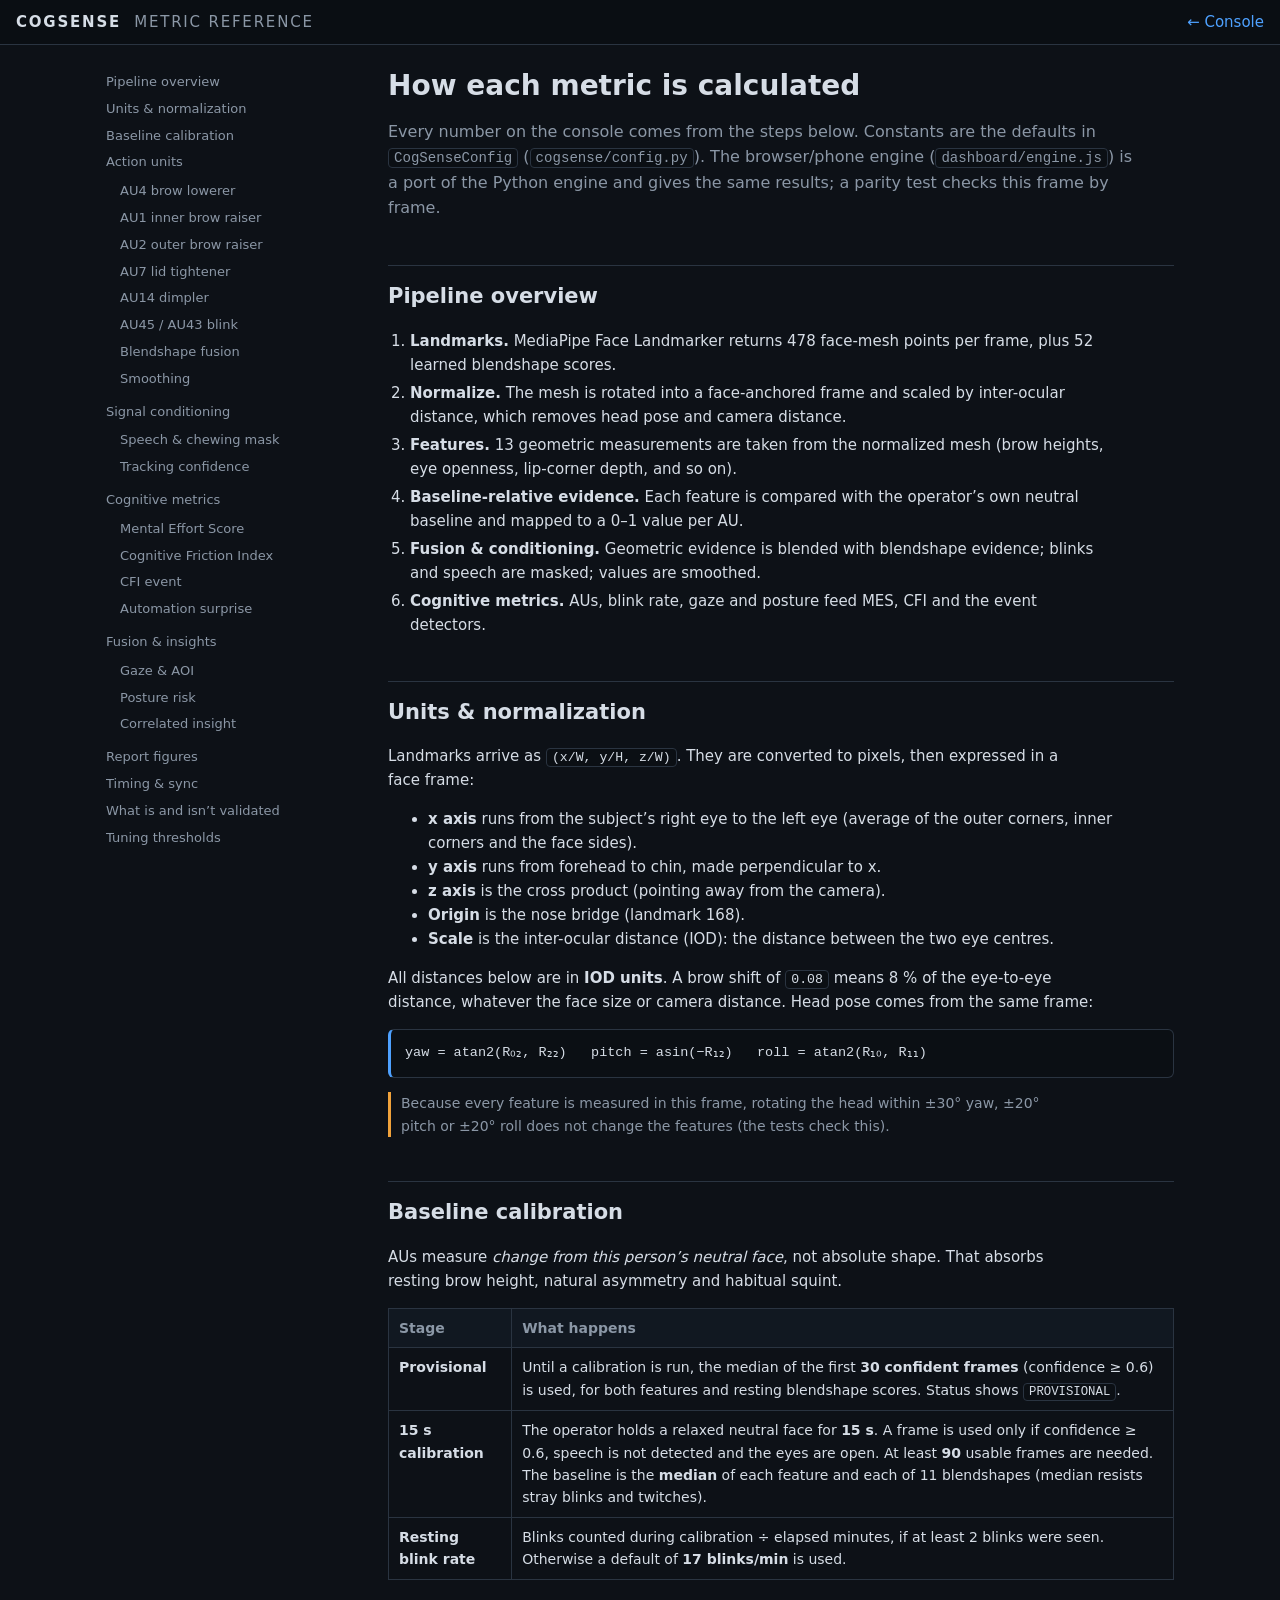
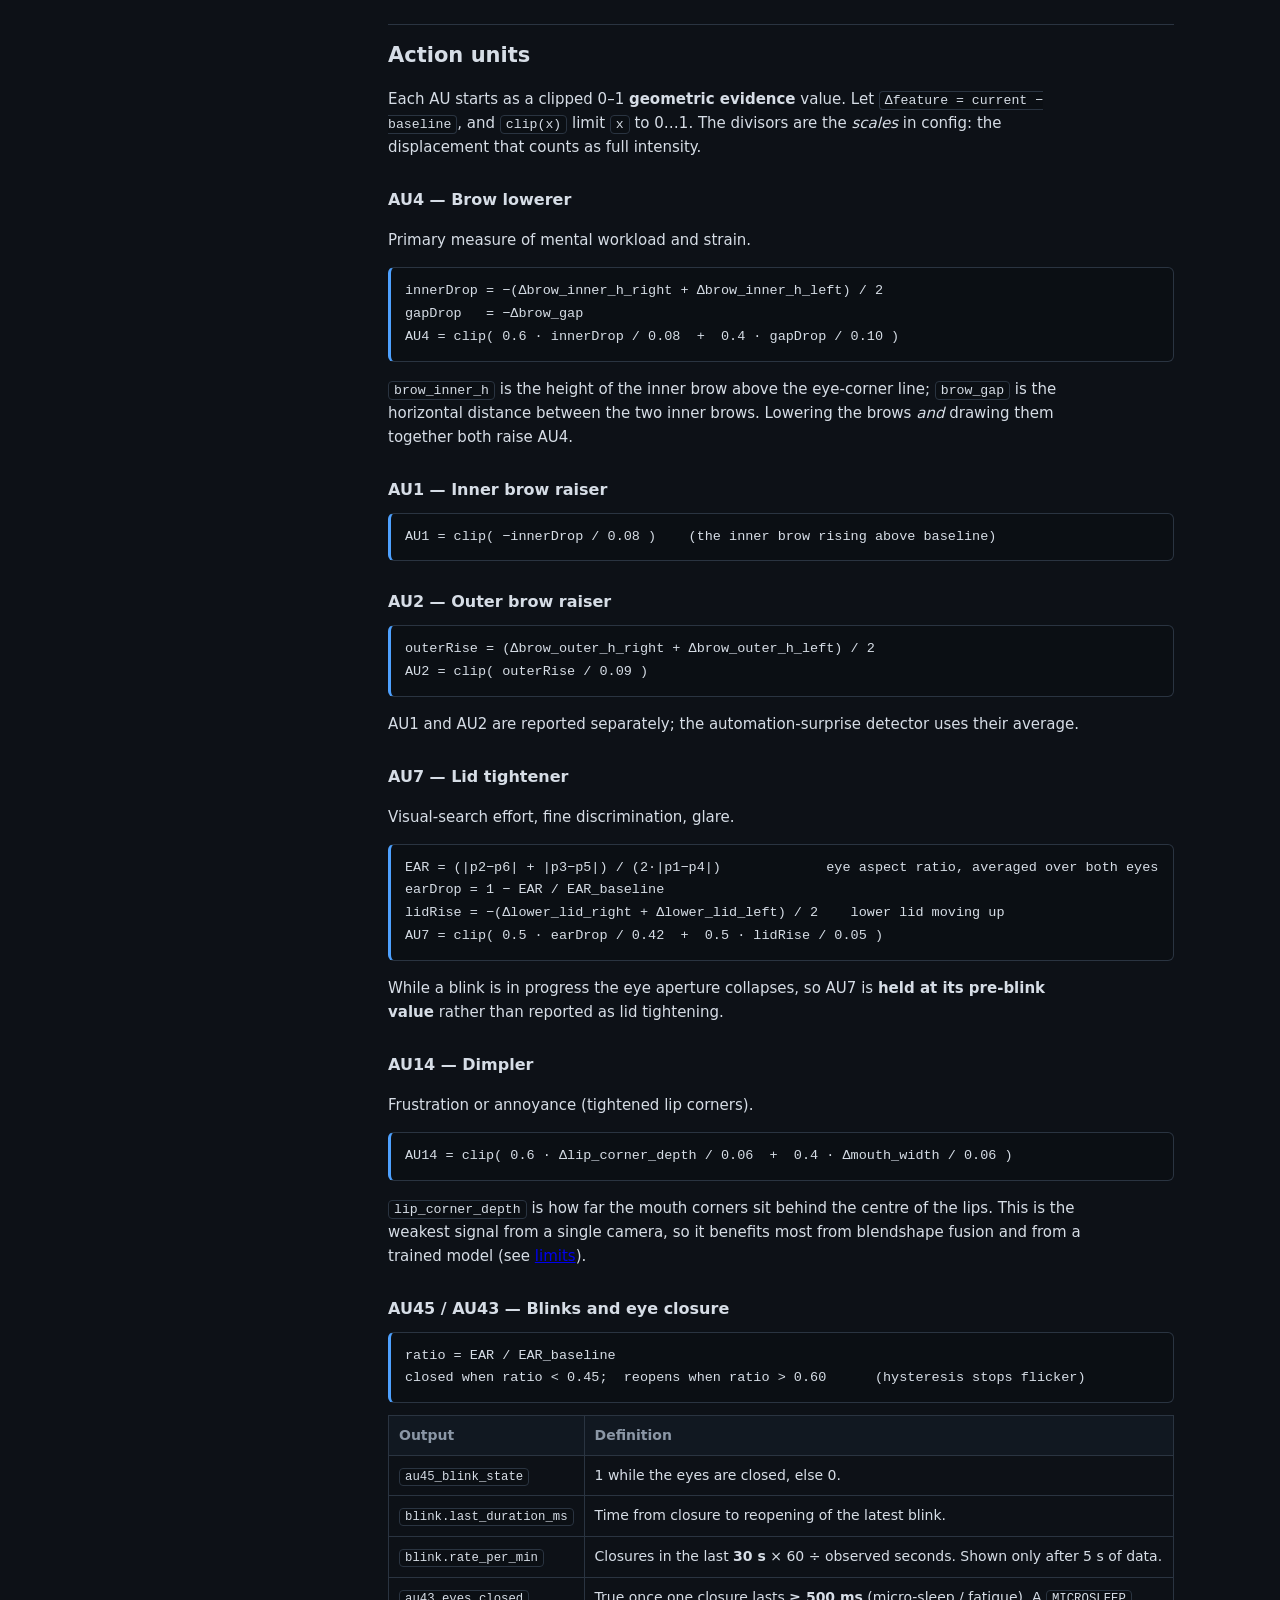
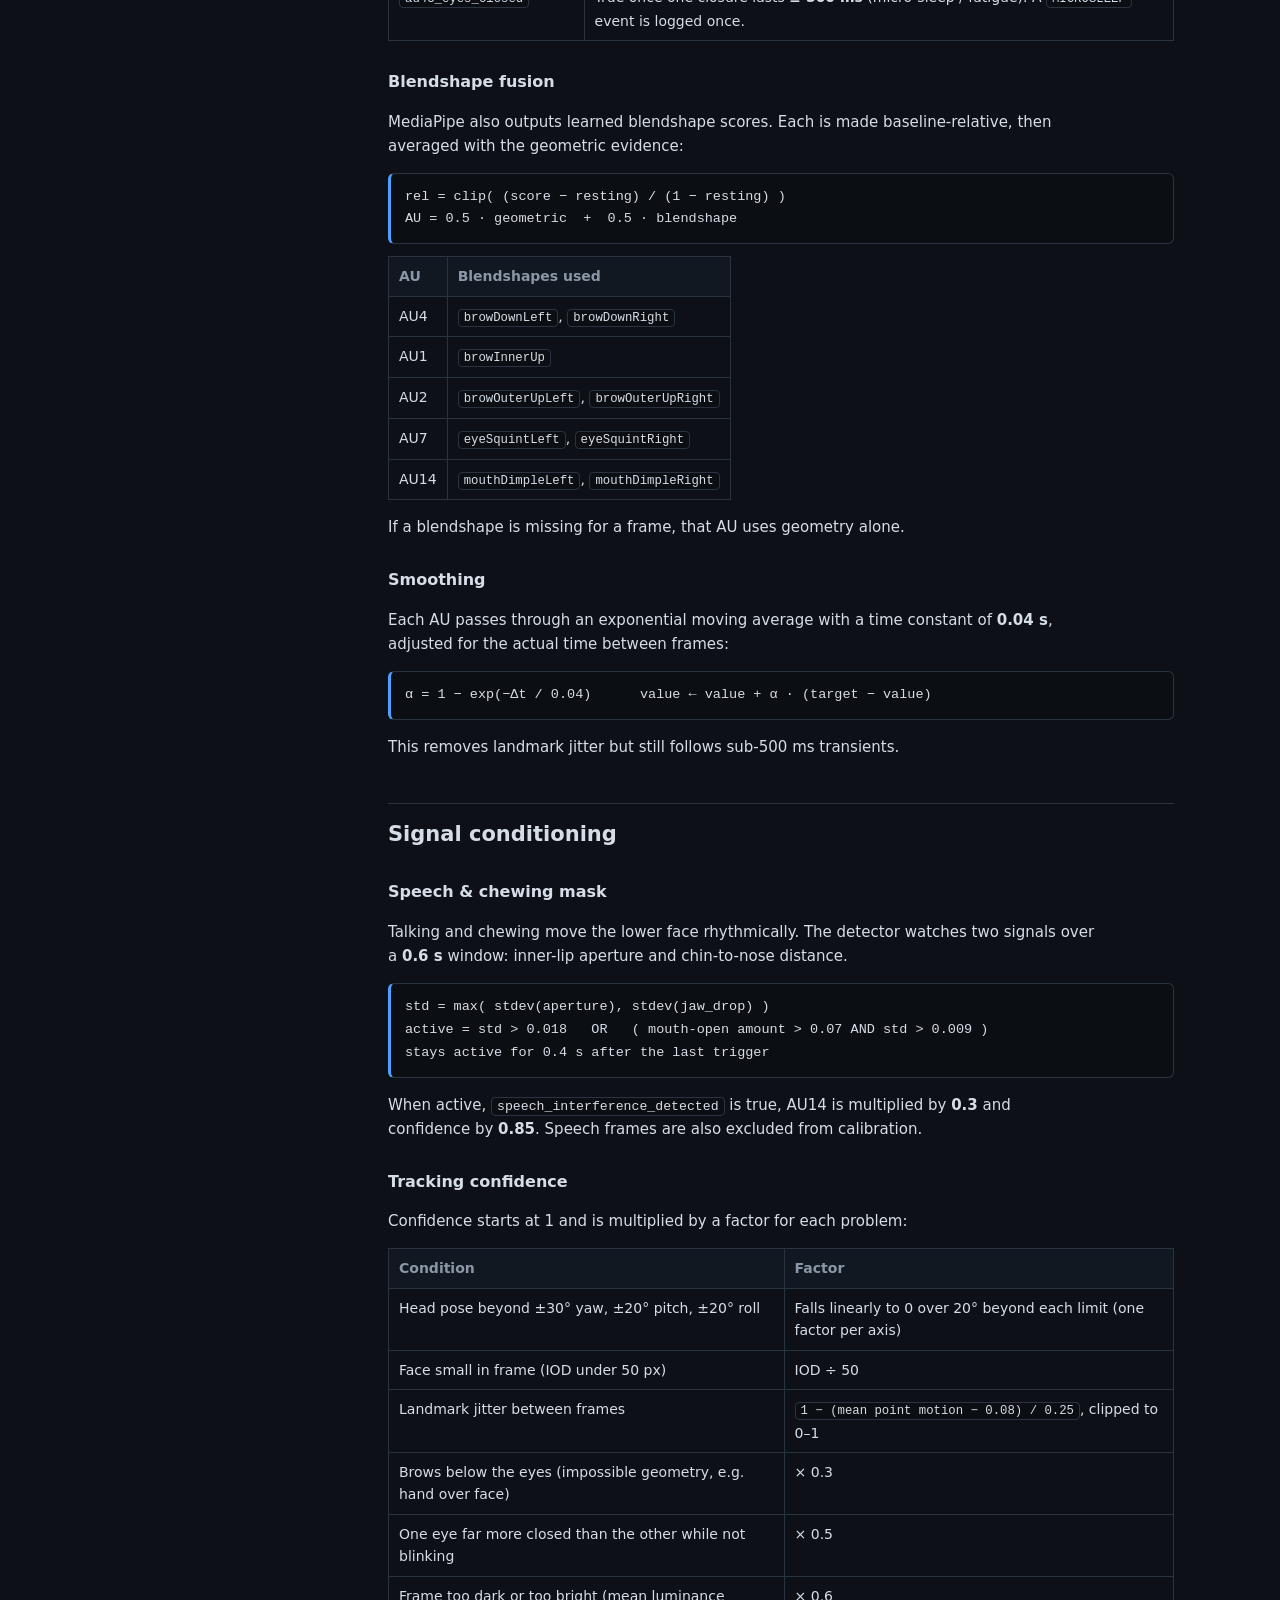
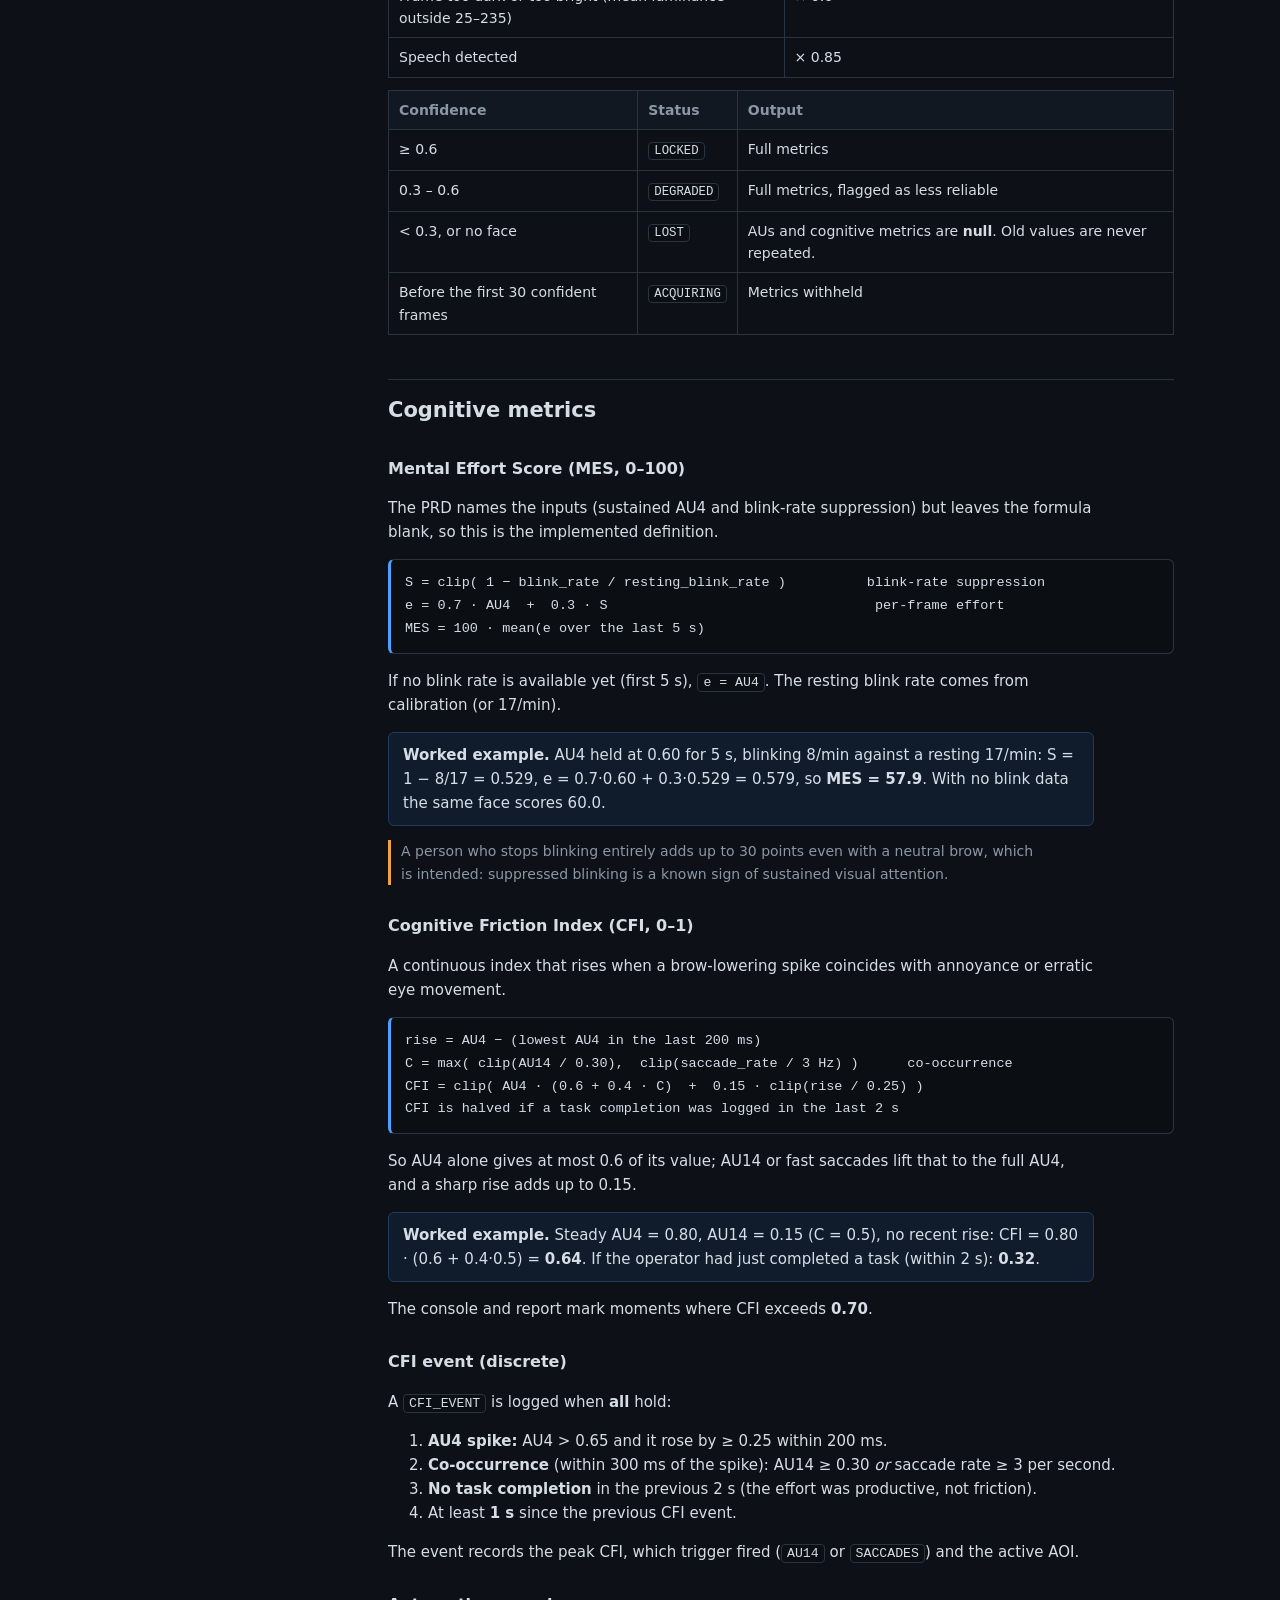
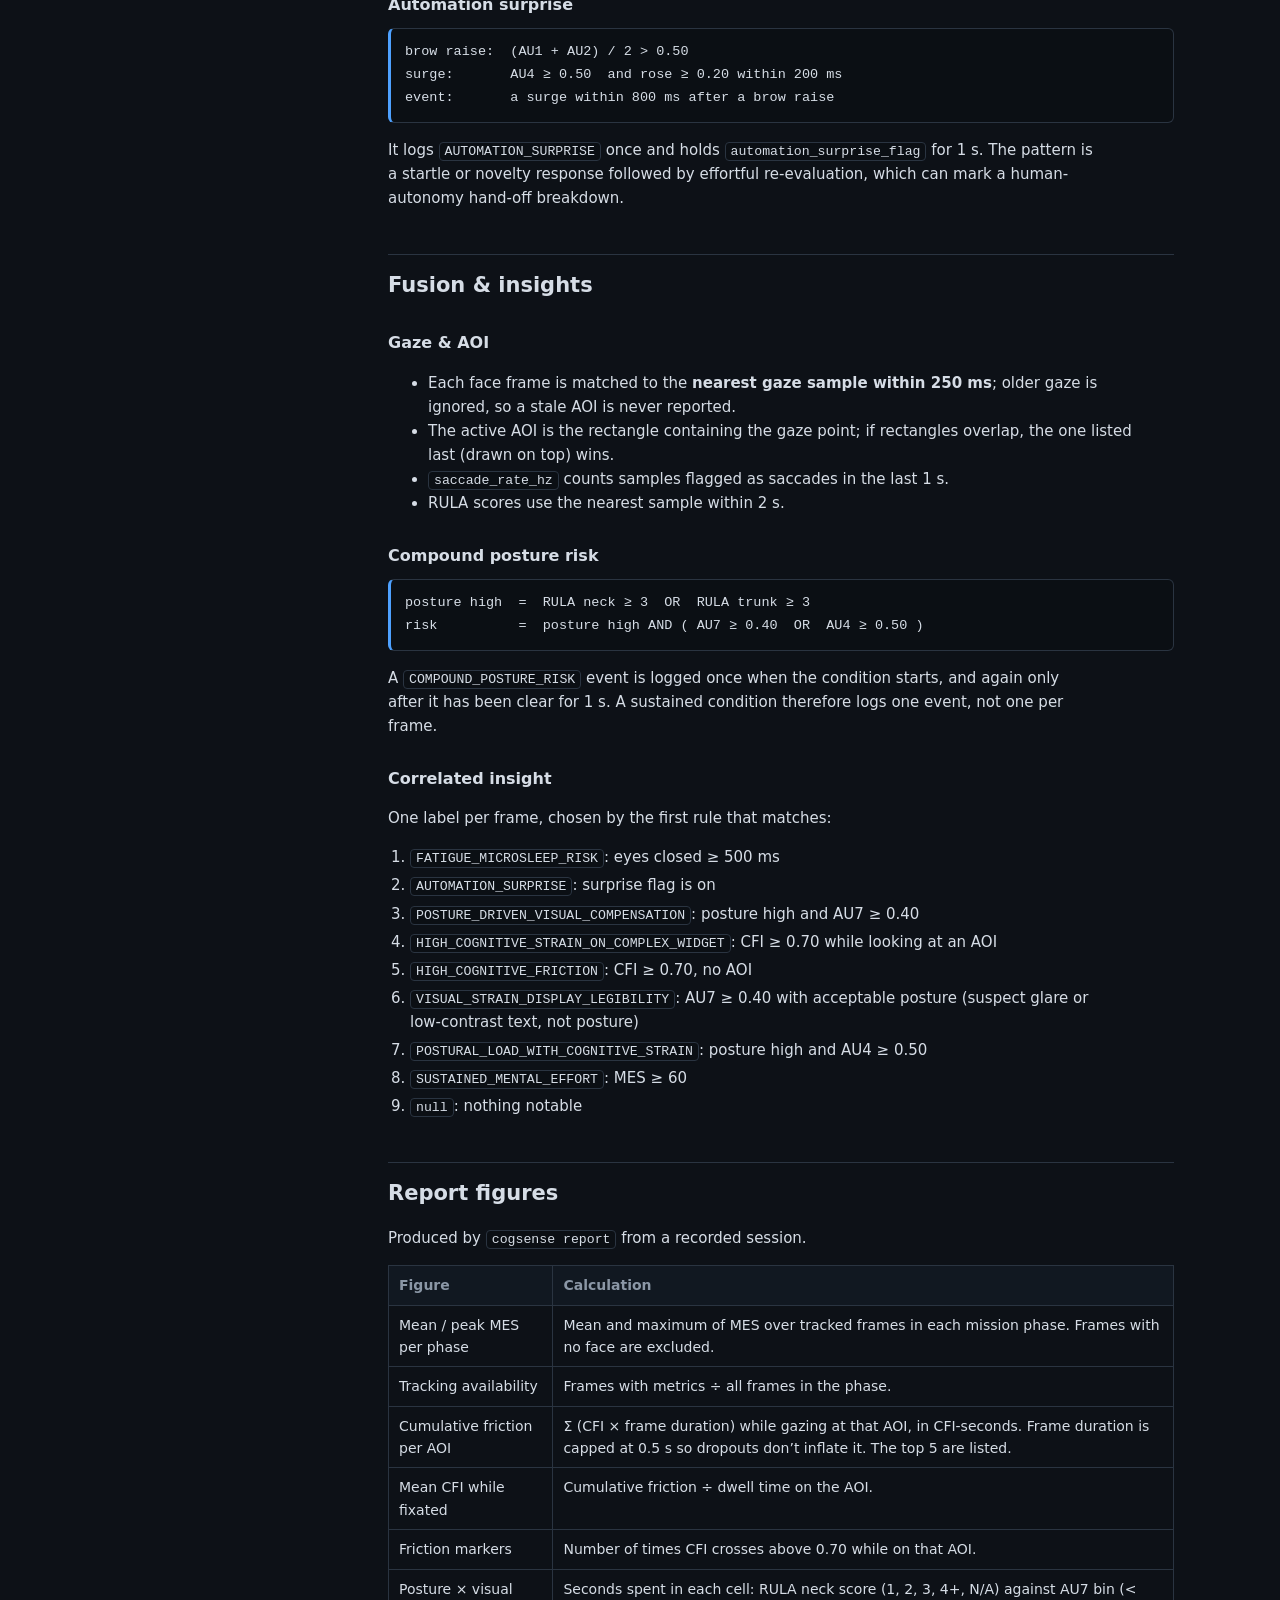
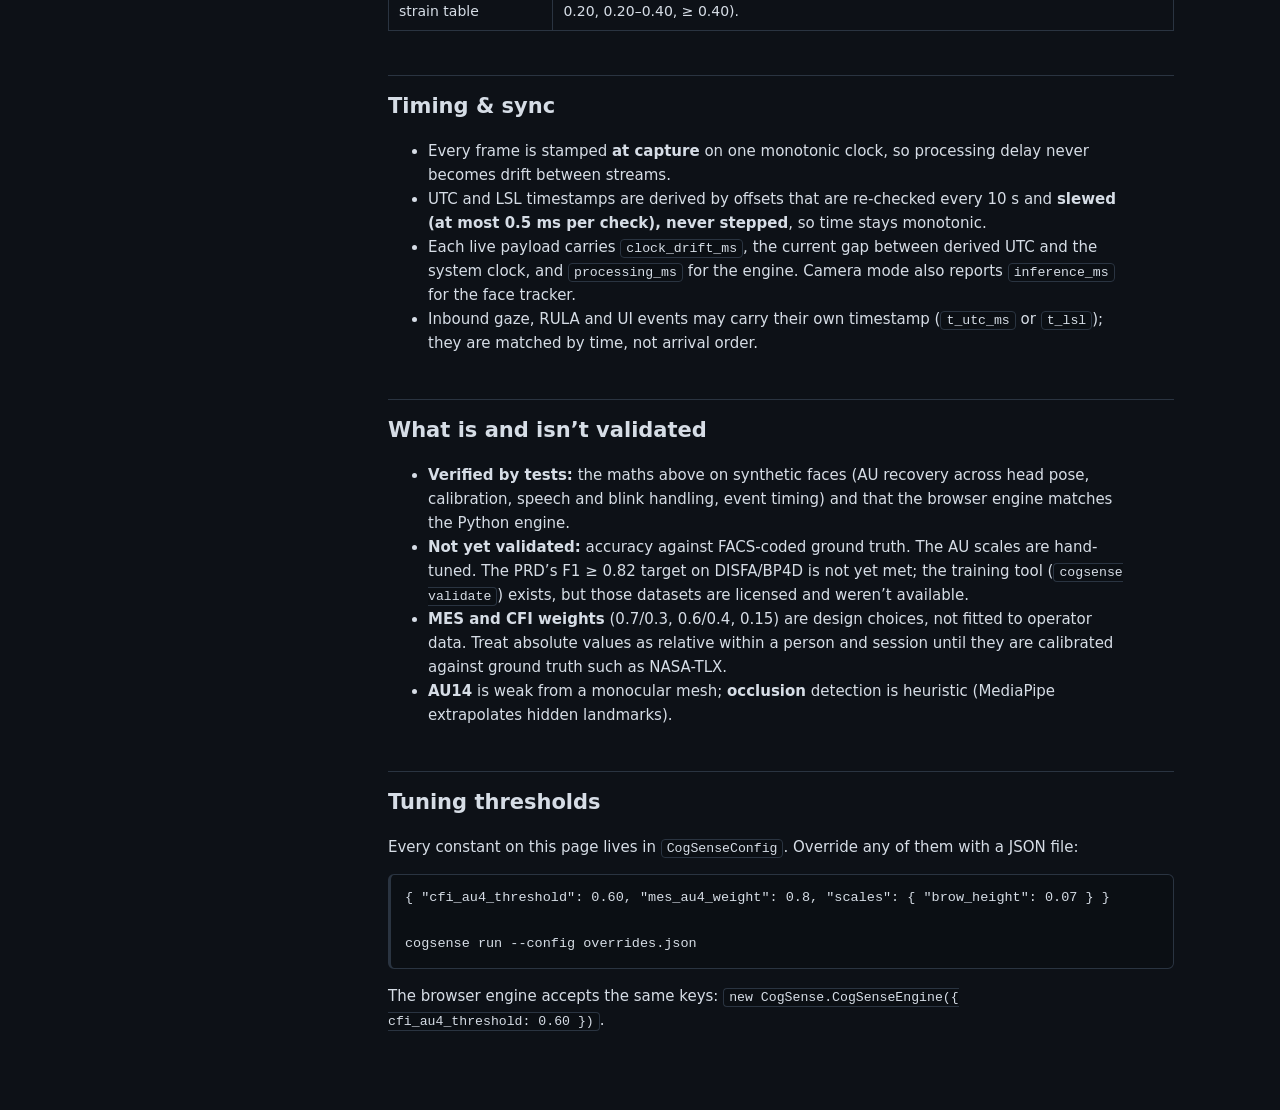
==== dashboard/docs.html @ f13833a4 "Add metric reference docs page explaining how each metric is calculated Covers normalization, calibr" ====
<!doctype html>
<html lang="en">
<head>
<meta charset="utf-8">
<meta name="viewport" content="width=device-width, initial-scale=1, viewport-fit=cover">
<meta name="theme-color" content="#0a0e13">
<title>CogSense metric reference</title>
<link rel="stylesheet" href="docs.css">
</head>
<body>
<header>
  <a class="brand" href="./">COGSENSE <span>METRIC REFERENCE</span></a>
  <a class="back" href="./">← Console</a>
</header>

<div class="layout">
<nav aria-label="Contents">
  <ol>
    <li><a href="#pipeline">Pipeline overview</a></li>
    <li><a href="#units">Units &amp; normalization</a></li>
    <li><a href="#calibration">Baseline calibration</a></li>
    <li><a href="#aus">Action units</a>
      <ol>
        <li><a href="#au4">AU4 brow lowerer</a></li>
        <li><a href="#au1">AU1 inner brow raiser</a></li>
        <li><a href="#au2">AU2 outer brow raiser</a></li>
        <li><a href="#au7">AU7 lid tightener</a></li>
        <li><a href="#au14">AU14 dimpler</a></li>
        <li><a href="#blink">AU45 / AU43 blink</a></li>
        <li><a href="#blend">Blendshape fusion</a></li>
        <li><a href="#smooth">Smoothing</a></li>
      </ol>
    </li>
    <li><a href="#conditioning">Signal conditioning</a>
      <ol>
        <li><a href="#speech">Speech &amp; chewing mask</a></li>
        <li><a href="#confidence">Tracking confidence</a></li>
      </ol>
    </li>
    <li><a href="#derived">Cognitive metrics</a>
      <ol>
        <li><a href="#mes">Mental Effort Score</a></li>
        <li><a href="#cfi">Cognitive Friction Index</a></li>
        <li><a href="#cfi-event">CFI event</a></li>
        <li><a href="#surprise">Automation surprise</a></li>
      </ol>
    </li>
    <li><a href="#fusion">Fusion &amp; insights</a>
      <ol>
        <li><a href="#aoi">Gaze &amp; AOI</a></li>
        <li><a href="#compound">Posture risk</a></li>
        <li><a href="#insight">Correlated insight</a></li>
      </ol>
    </li>
    <li><a href="#report">Report figures</a></li>
    <li><a href="#timing">Timing &amp; sync</a></li>
    <li><a href="#limits">What is and isn’t validated</a></li>
    <li><a href="#tuning">Tuning thresholds</a></li>
  </ol>
</nav>

<main>
<h1>How each metric is calculated</h1>
<p class="lead">Every number on the console comes from the steps below. Constants are the defaults in <code>CogSenseConfig</code> (<code>cogsense/config.py</code>). The browser/phone engine (<code>dashboard/engine.js</code>) is a port of the Python engine and gives the same results; a parity test checks this frame by frame.</p>

<section id="pipeline">
<h2>Pipeline overview</h2>
<ol class="steps">
  <li><b>Landmarks.</b> MediaPipe Face Landmarker returns 478 face-mesh points per frame, plus 52 learned blendshape scores.</li>
  <li><b>Normalize.</b> The mesh is rotated into a face-anchored frame and scaled by inter-ocular distance, which removes head pose and camera distance.</li>
  <li><b>Features.</b> 13 geometric measurements are taken from the normalized mesh (brow heights, eye openness, lip-corner depth, and so on).</li>
  <li><b>Baseline-relative evidence.</b> Each feature is compared with the operator’s own neutral baseline and mapped to a 0–1 value per AU.</li>
  <li><b>Fusion &amp; conditioning.</b> Geometric evidence is blended with blendshape evidence; blinks and speech are masked; values are smoothed.</li>
  <li><b>Cognitive metrics.</b> AUs, blink rate, gaze and posture feed MES, CFI and the event detectors.</li>
</ol>
</section>

<section id="units">
<h2>Units &amp; normalization</h2>
<p>Landmarks arrive as <code>(x/W, y/H, z/W)</code>. They are converted to pixels, then expressed in a face frame:</p>
<ul>
  <li><b>x axis</b> runs from the subject’s right eye to the left eye (average of the outer corners, inner corners and the face sides).</li>
  <li><b>y axis</b> runs from forehead to chin, made perpendicular to x.</li>
  <li><b>z axis</b> is the cross product (pointing away from the camera).</li>
  <li><b>Origin</b> is the nose bridge (landmark 168).</li>
  <li><b>Scale</b> is the inter-ocular distance (IOD): the distance between the two eye centres.</li>
</ul>
<p>All distances below are in <b>IOD units</b>. A brow shift of <code>0.08</code> means 8 % of the eye-to-eye distance, whatever the face size or camera distance. Head pose comes from the same frame:</p>
<div class="formula">yaw = atan2(R₀₂, R₂₂)   pitch = asin(−R₁₂)   roll = atan2(R₁₀, R₁₁)</div>
<p class="note">Because every feature is measured in this frame, rotating the head within ±30° yaw, ±20° pitch or ±20° roll does not change the features (the tests check this).</p>
</section>

<section id="calibration">
<h2>Baseline calibration</h2>
<p>AUs measure <i>change from this person’s neutral face</i>, not absolute shape. That absorbs resting brow height, natural asymmetry and habitual squint.</p>
<table>
<tr><th>Stage</th><th>What happens</th></tr>
<tr><td><b>Provisional</b></td><td>Until a calibration is run, the median of the first <b>30 confident frames</b> (confidence ≥ 0.6) is used, for both features and resting blendshape scores. Status shows <code>PROVISIONAL</code>.</td></tr>
<tr><td><b>15 s calibration</b></td><td>The operator holds a relaxed neutral face for <b>15 s</b>. A frame is used only if confidence ≥ 0.6, speech is not detected and the eyes are open. At least <b>90</b> usable frames are needed. The baseline is the <b>median</b> of each feature and each of 11 blendshapes (median resists stray blinks and twitches).</td></tr>
<tr><td><b>Resting blink rate</b></td><td>Blinks counted during calibration ÷ elapsed minutes, if at least 2 blinks were seen. Otherwise a default of <b>17 blinks/min</b> is used.</td></tr>
</table>
</section>

<section id="aus">
<h2>Action units</h2>
<p>Each AU starts as a clipped 0–1 <b>geometric evidence</b> value. Let <code>Δfeature = current − baseline</code>, and <code>clip(x)</code> limit <code>x</code> to 0…1. The divisors are the <i>scales</i> in config: the displacement that counts as full intensity.</p>

<h3 id="au4">AU4 — Brow lowerer</h3>
<p>Primary measure of mental workload and strain.</p>
<div class="formula">innerDrop = −(Δbrow_inner_h_right + Δbrow_inner_h_left) / 2
gapDrop   = −Δbrow_gap
AU4 = clip( 0.6 · innerDrop / 0.08  +  0.4 · gapDrop / 0.10 )</div>
<p><code>brow_inner_h</code> is the height of the inner brow above the eye-corner line; <code>brow_gap</code> is the horizontal distance between the two inner brows. Lowering the brows <i>and</i> drawing them together both raise AU4.</p>

<h3 id="au1">AU1 — Inner brow raiser</h3>
<div class="formula">AU1 = clip( −innerDrop / 0.08 )    (the inner brow rising above baseline)</div>

<h3 id="au2">AU2 — Outer brow raiser</h3>
<div class="formula">outerRise = (Δbrow_outer_h_right + Δbrow_outer_h_left) / 2
AU2 = clip( outerRise / 0.09 )</div>
<p>AU1 and AU2 are reported separately; the automation-surprise detector uses their average.</p>

<h3 id="au7">AU7 — Lid tightener</h3>
<p>Visual-search effort, fine discrimination, glare.</p>
<div class="formula">EAR = (|p2−p6| + |p3−p5|) / (2·|p1−p4|)             eye aspect ratio, averaged over both eyes
earDrop = 1 − EAR / EAR_baseline
lidRise = −(Δlower_lid_right + Δlower_lid_left) / 2    lower lid moving up
AU7 = clip( 0.5 · earDrop / 0.42  +  0.5 · lidRise / 0.05 )</div>
<p>While a blink is in progress the eye aperture collapses, so AU7 is <b>held at its pre-blink value</b> rather than reported as lid tightening.</p>

<h3 id="au14">AU14 — Dimpler</h3>
<p>Frustration or annoyance (tightened lip corners).</p>
<div class="formula">AU14 = clip( 0.6 · Δlip_corner_depth / 0.06  +  0.4 · Δmouth_width / 0.06 )</div>
<p><code>lip_corner_depth</code> is how far the mouth corners sit behind the centre of the lips. This is the weakest signal from a single camera, so it benefits most from blendshape fusion and from a trained model (see <a href="#limits">limits</a>).</p>

<h3 id="blink">AU45 / AU43 — Blinks and eye closure</h3>
<div class="formula">ratio = EAR / EAR_baseline
closed when ratio &lt; 0.45;  reopens when ratio &gt; 0.60      (hysteresis stops flicker)</div>
<table>
<tr><th>Output</th><th>Definition</th></tr>
<tr><td><code>au45_blink_state</code></td><td>1 while the eyes are closed, else 0.</td></tr>
<tr><td><code>blink.last_duration_ms</code></td><td>Time from closure to reopening of the latest blink.</td></tr>
<tr><td><code>blink.rate_per_min</code></td><td>Closures in the last <b>30 s</b> × 60 ÷ observed seconds. Shown only after 5 s of data.</td></tr>
<tr><td><code>au43_eyes_closed</code></td><td>True once one closure lasts <b>≥ 500 ms</b> (micro-sleep / fatigue). A <code>MICROSLEEP</code> event is logged once.</td></tr>
</table>

<h3 id="blend">Blendshape fusion</h3>
<p>MediaPipe also outputs learned blendshape scores. Each is made baseline-relative, then averaged with the geometric evidence:</p>
<div class="formula">rel = clip( (score − resting) / (1 − resting) )
AU = 0.5 · geometric  +  0.5 · blendshape</div>
<table>
<tr><th>AU</th><th>Blendshapes used</th></tr>
<tr><td>AU4</td><td><code>browDownLeft</code>, <code>browDownRight</code></td></tr>
<tr><td>AU1</td><td><code>browInnerUp</code></td></tr>
<tr><td>AU2</td><td><code>browOuterUpLeft</code>, <code>browOuterUpRight</code></td></tr>
<tr><td>AU7</td><td><code>eyeSquintLeft</code>, <code>eyeSquintRight</code></td></tr>
<tr><td>AU14</td><td><code>mouthDimpleLeft</code>, <code>mouthDimpleRight</code></td></tr>
</table>
<p>If a blendshape is missing for a frame, that AU uses geometry alone.</p>

<h3 id="smooth">Smoothing</h3>
<p>Each AU passes through an exponential moving average with a time constant of <b>0.04 s</b>, adjusted for the actual time between frames:</p>
<div class="formula">α = 1 − exp(−Δt / 0.04)      value ← value + α · (target − value)</div>
<p>This removes landmark jitter but still follows sub-500 ms transients.</p>
</section>

<section id="conditioning">
<h2>Signal conditioning</h2>

<h3 id="speech">Speech &amp; chewing mask</h3>
<p>Talking and chewing move the lower face rhythmically. The detector watches two signals over a <b>0.6 s</b> window: inner-lip aperture and chin-to-nose distance.</p>
<div class="formula">std = max( stdev(aperture), stdev(jaw_drop) )
active = std &gt; 0.018   OR   ( mouth-open amount &gt; 0.07 AND std &gt; 0.009 )
stays active for 0.4 s after the last trigger</div>
<p>When active, <code>speech_interference_detected</code> is true, AU14 is multiplied by <b>0.3</b> and confidence by <b>0.85</b>. Speech frames are also excluded from calibration.</p>

<h3 id="confidence">Tracking confidence</h3>
<p>Confidence starts at 1 and is multiplied by a factor for each problem:</p>
<table>
<tr><th>Condition</th><th>Factor</th></tr>
<tr><td>Head pose beyond ±30° yaw, ±20° pitch, ±20° roll</td><td>Falls linearly to 0 over 20° beyond each limit (one factor per axis)</td></tr>
<tr><td>Face small in frame (IOD under 50 px)</td><td>IOD ÷ 50</td></tr>
<tr><td>Landmark jitter between frames</td><td><code>1 − (mean point motion − 0.08) / 0.25</code>, clipped to 0–1</td></tr>
<tr><td>Brows below the eyes (impossible geometry, e.g. hand over face)</td><td>× 0.3</td></tr>
<tr><td>One eye far more closed than the other while not blinking</td><td>× 0.5</td></tr>
<tr><td>Frame too dark or too bright (mean luminance outside 25–235)</td><td>× 0.6</td></tr>
<tr><td>Speech detected</td><td>× 0.85</td></tr>
</table>
<table>
<tr><th>Confidence</th><th>Status</th><th>Output</th></tr>
<tr><td>≥ 0.6</td><td><code>LOCKED</code></td><td>Full metrics</td></tr>
<tr><td>0.3 – 0.6</td><td><code>DEGRADED</code></td><td>Full metrics, flagged as less reliable</td></tr>
<tr><td>&lt; 0.3, or no face</td><td><code>LOST</code></td><td>AUs and cognitive metrics are <b>null</b>. Old values are never repeated.</td></tr>
<tr><td>Before the first 30 confident frames</td><td><code>ACQUIRING</code></td><td>Metrics withheld</td></tr>
</table>
</section>

<section id="derived">
<h2>Cognitive metrics</h2>

<h3 id="mes">Mental Effort Score (MES, 0–100)</h3>
<p>The PRD names the inputs (sustained AU4 and blink-rate suppression) but leaves the formula blank, so this is the implemented definition.</p>
<div class="formula">S = clip( 1 − blink_rate / resting_blink_rate )          blink-rate suppression
e = 0.7 · AU4  +  0.3 · S                                 per-frame effort
MES = 100 · mean(e over the last 5 s)</div>
<p>If no blink rate is available yet (first 5 s), <code>e = AU4</code>. The resting blink rate comes from calibration (or 17/min).</p>
<div class="example"><b>Worked example.</b> AU4 held at 0.60 for 5 s, blinking 8/min against a resting 17/min:
S = 1 − 8/17 = 0.529, e = 0.7·0.60 + 0.3·0.529 = 0.579, so <b>MES = 57.9</b>. With no blink data the same face scores 60.0.</div>
<p class="note">A person who stops blinking entirely adds up to 30 points even with a neutral brow, which is intended: suppressed blinking is a known sign of sustained visual attention.</p>

<h3 id="cfi">Cognitive Friction Index (CFI, 0–1)</h3>
<p>A continuous index that rises when a brow-lowering spike coincides with annoyance or erratic eye movement.</p>
<div class="formula">rise = AU4 − (lowest AU4 in the last 200 ms)
C = max( clip(AU14 / 0.30),  clip(saccade_rate / 3 Hz) )      co-occurrence
CFI = clip( AU4 · (0.6 + 0.4 · C)  +  0.15 · clip(rise / 0.25) )
CFI is halved if a task completion was logged in the last 2 s</div>
<p>So AU4 alone gives at most 0.6 of its value; AU14 or fast saccades lift that to the full AU4, and a sharp rise adds up to 0.15.</p>
<div class="example"><b>Worked example.</b> Steady AU4 = 0.80, AU14 = 0.15 (C = 0.5), no recent rise: CFI = 0.80 · (0.6 + 0.4·0.5) = <b>0.64</b>. If the operator had just completed a task (within 2 s): <b>0.32</b>.</div>
<p>The console and report mark moments where CFI exceeds <b>0.70</b>.</p>

<h3 id="cfi-event">CFI event (discrete)</h3>
<p>A <code>CFI_EVENT</code> is logged when <b>all</b> hold:</p>
<ol>
  <li><b>AU4 spike:</b> AU4 &gt; 0.65 and it rose by ≥ 0.25 within 200 ms.</li>
  <li><b>Co-occurrence</b> (within 300 ms of the spike): AU14 ≥ 0.30 <i>or</i> saccade rate ≥ 3 per second.</li>
  <li><b>No task completion</b> in the previous 2 s (the effort was productive, not friction).</li>
  <li>At least <b>1 s</b> since the previous CFI event.</li>
</ol>
<p>The event records the peak CFI, which trigger fired (<code>AU14</code> or <code>SACCADES</code>) and the active AOI.</p>

<h3 id="surprise">Automation surprise</h3>
<div class="formula">brow raise:  (AU1 + AU2) / 2 &gt; 0.50
surge:       AU4 ≥ 0.50  and rose ≥ 0.20 within 200 ms
event:       a surge within 800 ms after a brow raise</div>
<p>It logs <code>AUTOMATION_SURPRISE</code> once and holds <code>automation_surprise_flag</code> for 1 s. The pattern is a startle or novelty response followed by effortful re-evaluation, which can mark a human-autonomy hand-off breakdown.</p>
</section>

<section id="fusion">
<h2>Fusion &amp; insights</h2>

<h3 id="aoi">Gaze &amp; AOI</h3>
<ul>
  <li>Each face frame is matched to the <b>nearest gaze sample within 250 ms</b>; older gaze is ignored, so a stale AOI is never reported.</li>
  <li>The active AOI is the rectangle containing the gaze point; if rectangles overlap, the one listed last (drawn on top) wins.</li>
  <li><code>saccade_rate_hz</code> counts samples flagged as saccades in the last 1 s.</li>
  <li>RULA scores use the nearest sample within 2 s.</li>
</ul>

<h3 id="compound">Compound posture risk</h3>
<div class="formula">posture high  =  RULA neck ≥ 3  OR  RULA trunk ≥ 3
risk          =  posture high AND ( AU7 ≥ 0.40  OR  AU4 ≥ 0.50 )</div>
<p>A <code>COMPOUND_POSTURE_RISK</code> event is logged once when the condition starts, and again only after it has been clear for 1 s. A sustained condition therefore logs one event, not one per frame.</p>

<h3 id="insight">Correlated insight</h3>
<p>One label per frame, chosen by the first rule that matches:</p>
<ol class="steps">
  <li><code>FATIGUE_MICROSLEEP_RISK</code>: eyes closed ≥ 500 ms</li>
  <li><code>AUTOMATION_SURPRISE</code>: surprise flag is on</li>
  <li><code>POSTURE_DRIVEN_VISUAL_COMPENSATION</code>: posture high and AU7 ≥ 0.40</li>
  <li><code>HIGH_COGNITIVE_STRAIN_ON_COMPLEX_WIDGET</code>: CFI ≥ 0.70 while looking at an AOI</li>
  <li><code>HIGH_COGNITIVE_FRICTION</code>: CFI ≥ 0.70, no AOI</li>
  <li><code>VISUAL_STRAIN_DISPLAY_LEGIBILITY</code>: AU7 ≥ 0.40 with acceptable posture (suspect glare or low-contrast text, not posture)</li>
  <li><code>POSTURAL_LOAD_WITH_COGNITIVE_STRAIN</code>: posture high and AU4 ≥ 0.50</li>
  <li><code>SUSTAINED_MENTAL_EFFORT</code>: MES ≥ 60</li>
  <li><code>null</code>: nothing notable</li>
</ol>
</section>

<section id="report">
<h2>Report figures</h2>
<p>Produced by <code>cogsense report</code> from a recorded session.</p>
<table>
<tr><th>Figure</th><th>Calculation</th></tr>
<tr><td>Mean / peak MES per phase</td><td>Mean and maximum of MES over tracked frames in each mission phase. Frames with no face are excluded.</td></tr>
<tr><td>Tracking availability</td><td>Frames with metrics ÷ all frames in the phase.</td></tr>
<tr><td>Cumulative friction per AOI</td><td>Σ (CFI × frame duration) while gazing at that AOI, in CFI-seconds. Frame duration is capped at 0.5 s so dropouts don’t inflate it. The top 5 are listed.</td></tr>
<tr><td>Mean CFI while fixated</td><td>Cumulative friction ÷ dwell time on the AOI.</td></tr>
<tr><td>Friction markers</td><td>Number of times CFI crosses above 0.70 while on that AOI.</td></tr>
<tr><td>Posture × visual strain table</td><td>Seconds spent in each cell: RULA neck score (1, 2, 3, 4+, N/A) against AU7 bin (&lt; 0.20, 0.20–0.40, ≥ 0.40).</td></tr>
</table>
</section>

<section id="timing">
<h2>Timing &amp; sync</h2>
<ul>
  <li>Every frame is stamped <b>at capture</b> on one monotonic clock, so processing delay never becomes drift between streams.</li>
  <li>UTC and LSL timestamps are derived by offsets that are re-checked every 10 s and <b>slewed (at most 0.5 ms per check), never stepped</b>, so time stays monotonic.</li>
  <li>Each live payload carries <code>clock_drift_ms</code>, the current gap between derived UTC and the system clock, and <code>processing_ms</code> for the engine. Camera mode also reports <code>inference_ms</code> for the face tracker.</li>
  <li>Inbound gaze, RULA and UI events may carry their own timestamp (<code>t_utc_ms</code> or <code>t_lsl</code>); they are matched by time, not arrival order.</li>
</ul>
</section>

<section id="limits">
<h2>What is and isn’t validated</h2>
<ul>
  <li><b>Verified by tests:</b> the maths above on synthetic faces (AU recovery across head pose, calibration, speech and blink handling, event timing) and that the browser engine matches the Python engine.</li>
  <li><b>Not yet validated:</b> accuracy against FACS-coded ground truth. The AU scales are hand-tuned. The PRD’s F1 ≥ 0.82 target on DISFA/BP4D is not yet met; the training tool (<code>cogsense validate</code>) exists, but those datasets are licensed and weren’t available.</li>
  <li><b>MES and CFI weights</b> (0.7/0.3, 0.6/0.4, 0.15) are design choices, not fitted to operator data. Treat absolute values as relative within a person and session until they are calibrated against ground truth such as NASA-TLX.</li>
  <li><b>AU14</b> is weak from a monocular mesh; <b>occlusion</b> detection is heuristic (MediaPipe extrapolates hidden landmarks).</li>
</ul>
</section>

<section id="tuning">
<h2>Tuning thresholds</h2>
<p>Every constant on this page lives in <code>CogSenseConfig</code>. Override any of them with a JSON file:</p>
<pre>{ "cfi_au4_threshold": 0.60, "mes_au4_weight": 0.8, "scales": { "brow_height": 0.07 } }

cogsense run --config overrides.json</pre>
<p>The browser engine accepts the same keys: <code>new CogSense.CogSenseEngine({ cfi_au4_threshold: 0.60 })</code>.</p>
</section>
</main>
</div>
</body>
</html>
---- dashboard/docs.css ----
:root {
  --bg: #0d1117; --panel: #151b23; --line: #2a3441; --text: #d6dde6; --muted: #8b97a6; --accent: #4ea1ff;
  --code: #0b0f14; --warn: #f0a23b;
  font-family: ui-sans-serif, system-ui, -apple-system, "Segoe UI", Roboto, sans-serif;
}
* { box-sizing: border-box; }
html { scroll-behavior: smooth; -webkit-text-size-adjust: 100%; }
body { margin: 0; background: var(--bg); color: var(--text); font-size: 15px; line-height: 1.6;
  padding-left: env(safe-area-inset-left); padding-right: env(safe-area-inset-right); }
header { position: sticky; top: 0; z-index: 5; display: flex; justify-content: space-between; align-items: center;
  padding: 10px 16px; background: #0a0e13; border-bottom: 1px solid var(--line); }
.brand { font-weight: 700; letter-spacing: .12em; color: var(--text); text-decoration: none; }
.brand span { color: var(--muted); font-weight: 500; margin-left: 6px; }
.back { color: var(--accent); text-decoration: none; }
.layout { display: grid; grid-template-columns: 250px minmax(0, 1fr); gap: 32px; max-width: 1100px; margin: 0 auto; padding: 24px 16px 80px; }
nav { position: sticky; top: 64px; align-self: start; max-height: calc(100vh - 80px); overflow: auto; font-size: 13px; }
nav ol { list-style: none; margin: 0; padding: 0; }
nav ol ol { padding-left: 14px; margin: 2px 0 6px; }
nav a { display: block; padding: 3px 0; color: var(--muted); text-decoration: none; }
nav a:hover { color: var(--text); }
main { min-width: 0; }
h1 { font-size: 28px; margin: 0 0 8px; line-height: 1.2; }
h2 { font-size: 21px; margin: 44px 0 10px; padding-top: 14px; border-top: 1px solid var(--line); scroll-margin-top: 64px; }
h3 { font-size: 16px; margin: 28px 0 6px; scroll-margin-top: 64px; }
.lead { color: var(--muted); font-size: 16px; }
p, li { max-width: 74ch; }
code { background: var(--code); border: 1px solid var(--line); border-radius: 4px; padding: 1px 5px; font-size: .88em;
  font-family: ui-monospace, "SF Mono", Menlo, Consolas, monospace; }
.formula, pre { background: var(--code); border: 1px solid var(--line); border-left: 3px solid var(--accent); border-radius: 6px;
  padding: 12px 14px; margin: 10px 0; overflow-x: auto; white-space: pre; font-size: 13.5px; line-height: 1.7;
  font-family: ui-monospace, "SF Mono", Menlo, Consolas, monospace; }
pre { border-left-color: var(--line); }
.example { background: #101c2b; border: 1px solid #1f3a5a; border-radius: 6px; padding: 10px 14px; margin: 10px 0; max-width: 74ch; }
.note { color: var(--muted); font-size: 14px; border-left: 3px solid var(--warn); padding-left: 10px; }
table { width: 100%; border-collapse: collapse; margin: 12px 0; font-size: 14px; display: block; overflow-x: auto; }
th, td { text-align: left; vertical-align: top; padding: 8px 10px; border: 1px solid var(--line); }
th { background: #111821; color: var(--muted); font-weight: 600; white-space: nowrap; }
ol.steps { padding-left: 22px; }
ol.steps li { margin: 4px 0; }
@media (max-width: 800px) {
  .layout { grid-template-columns: 1fr; gap: 0; padding-top: 12px; }
  nav { position: static; max-height: none; border: 1px solid var(--line); border-radius: 8px; padding: 8px 12px; margin-bottom: 16px; }
  nav ol ol { display: none; }
  h1 { font-size: 24px; }
  .formula, pre { font-size: 12.5px; }
}
.brand, .back { white-space: nowrap; }
@media (max-width: 480px) { .brand span { display: none; } header { padding: 10px 14px; } }
@media (prefers-reduced-motion: reduce) { html { scroll-behavior: auto; } }
@media (max-width: 800px) { .formula, pre { white-space: pre-wrap; overflow-wrap: anywhere; } }
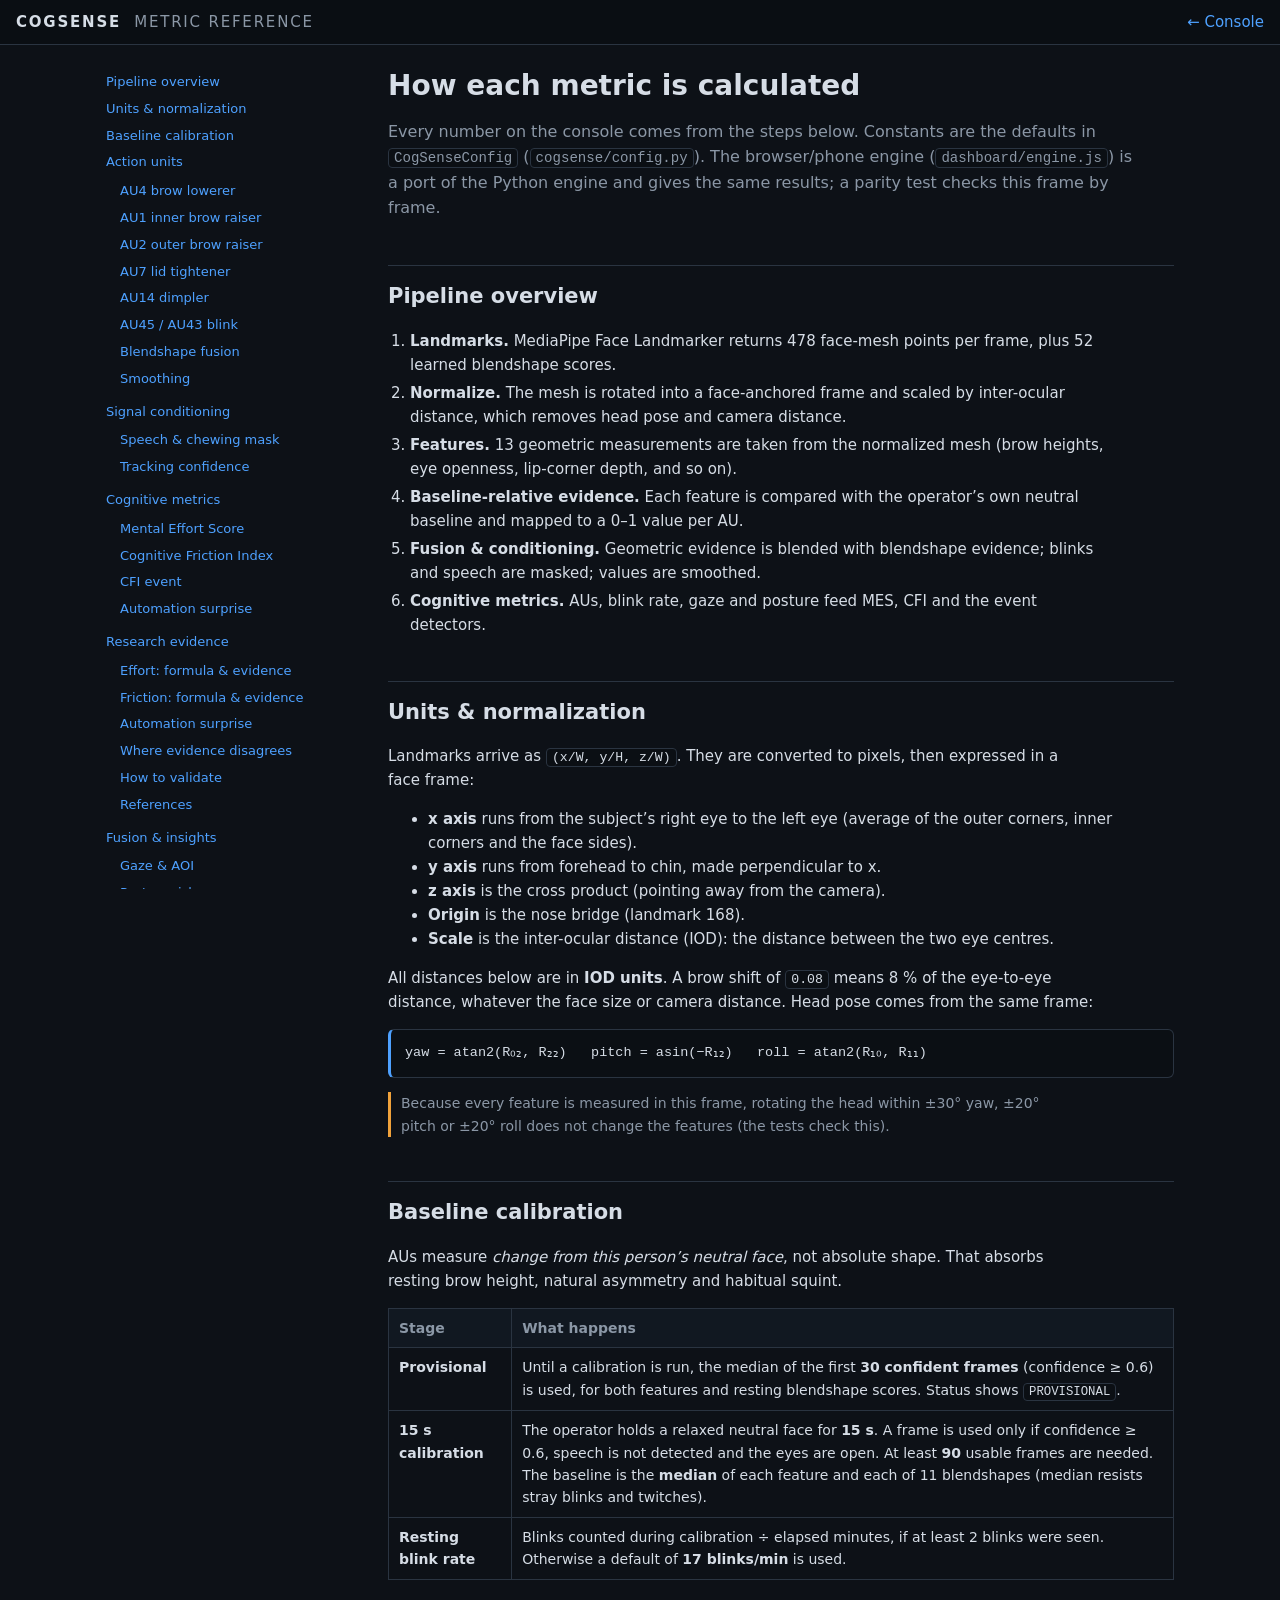
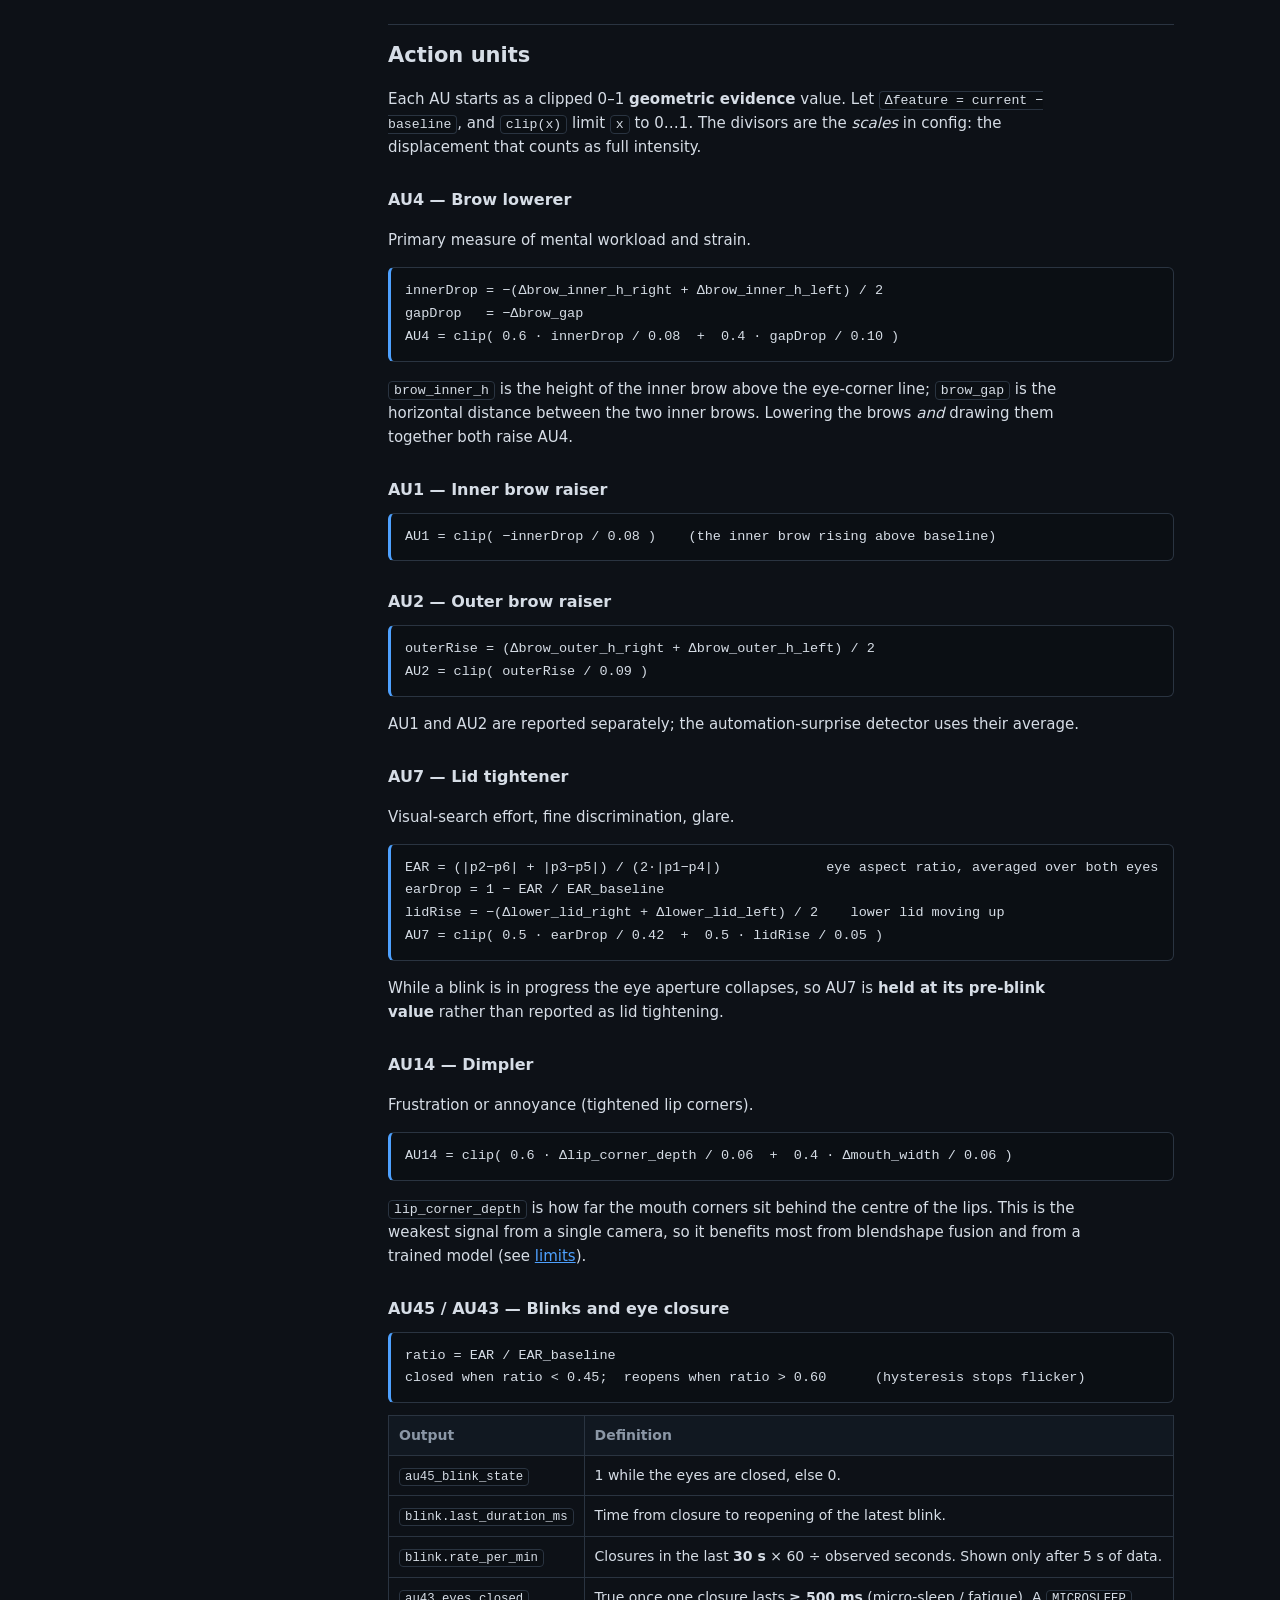
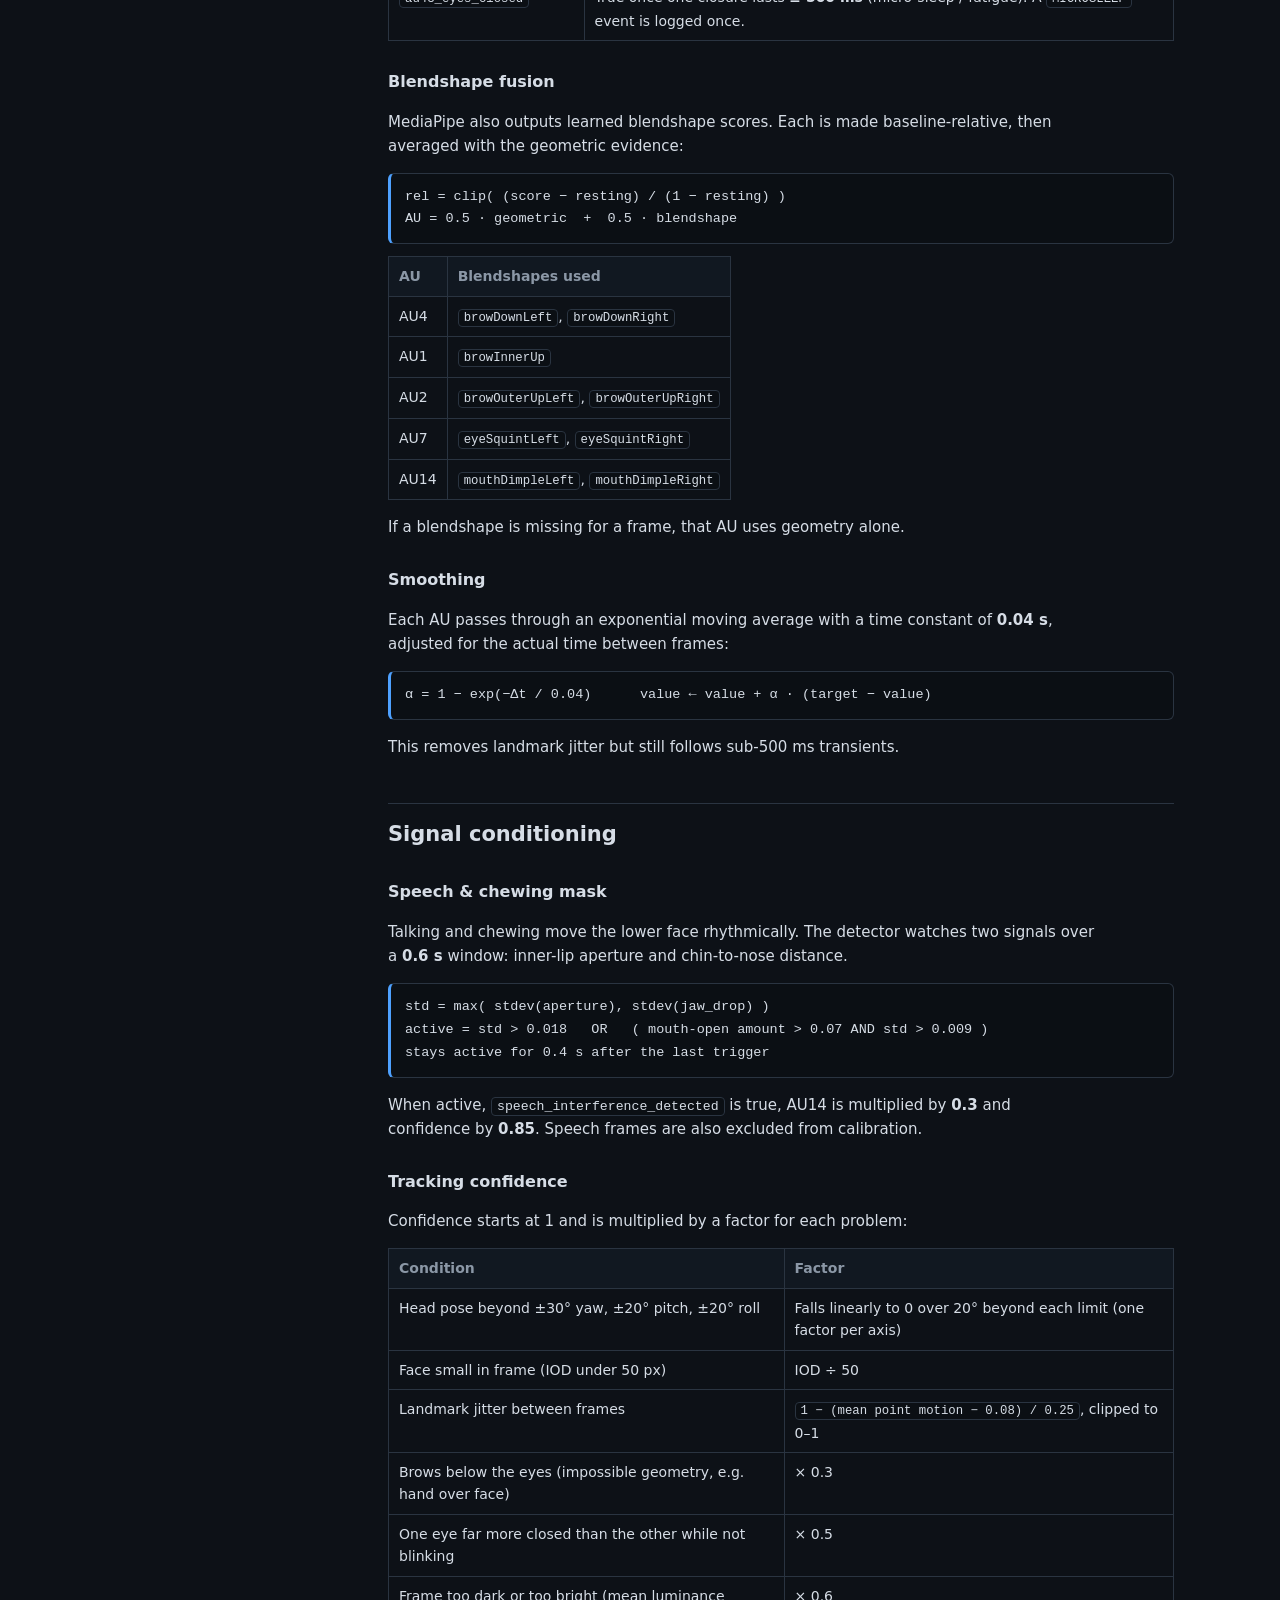
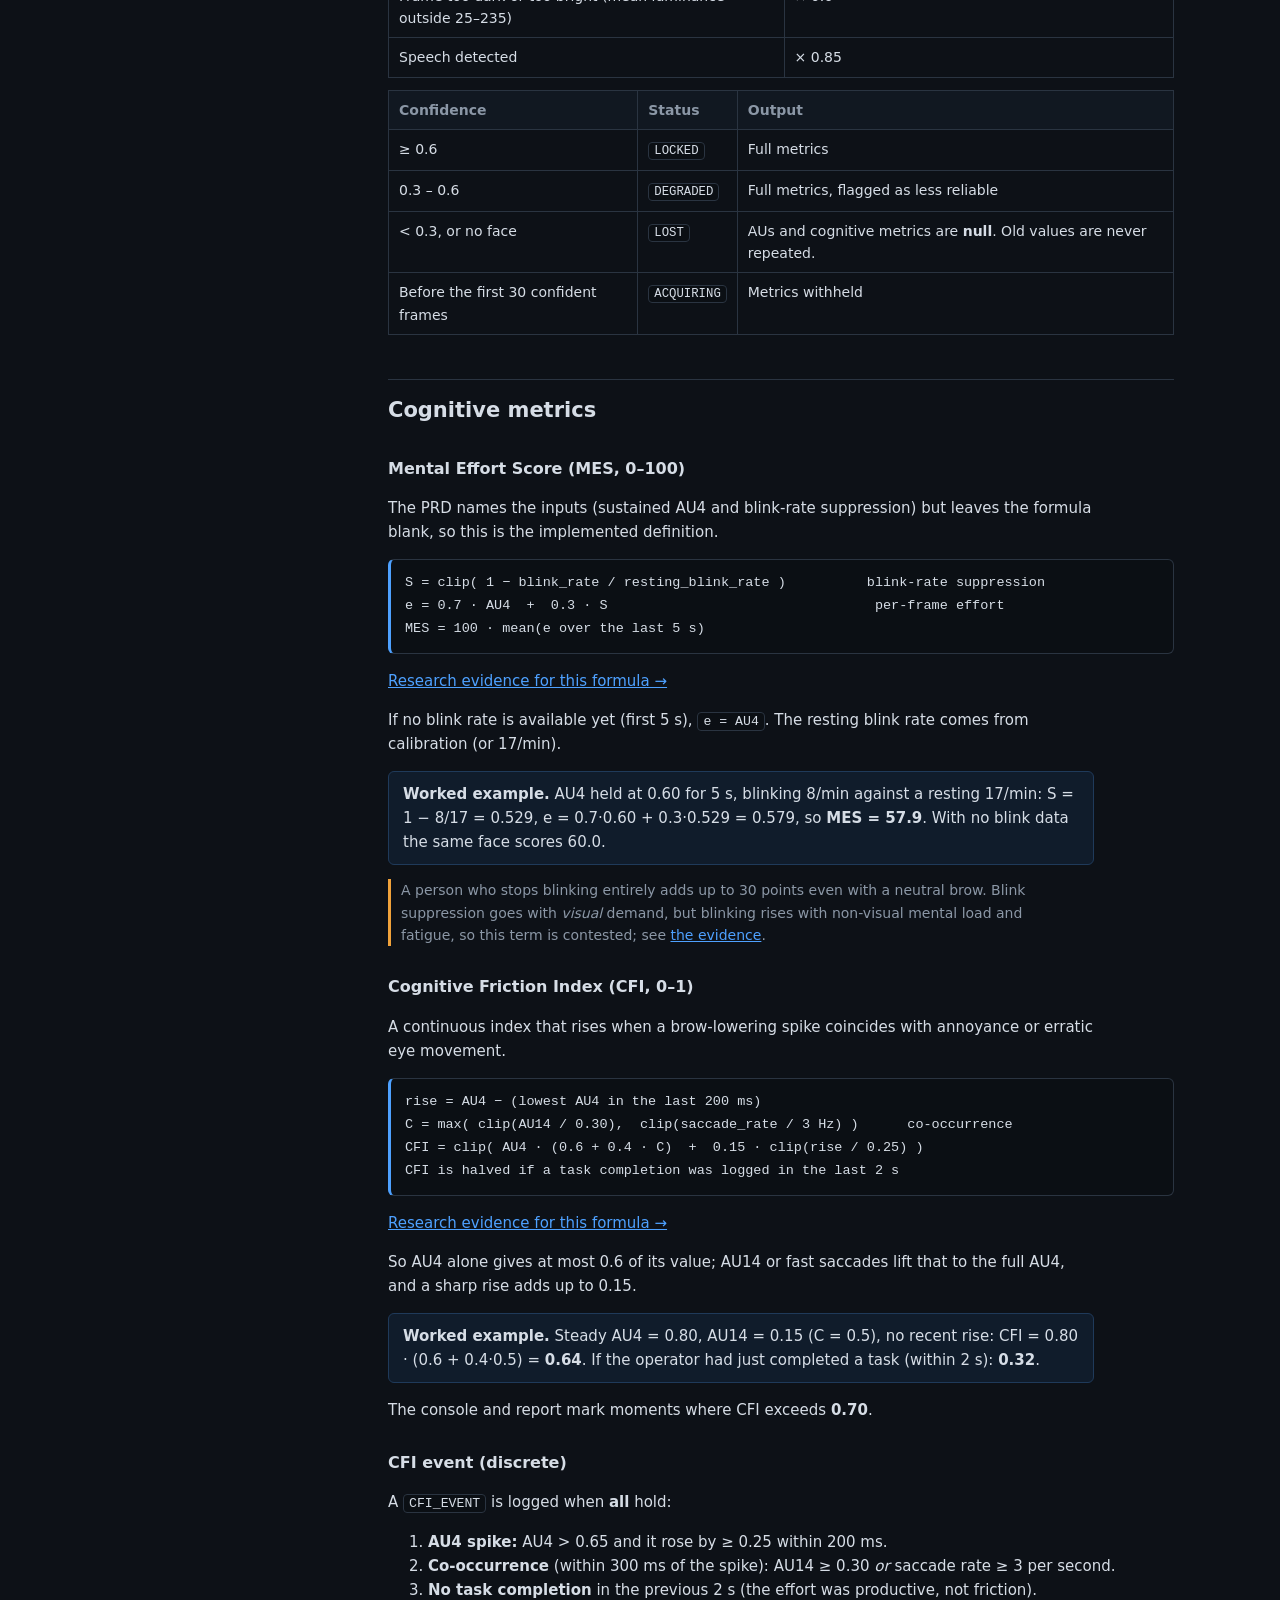
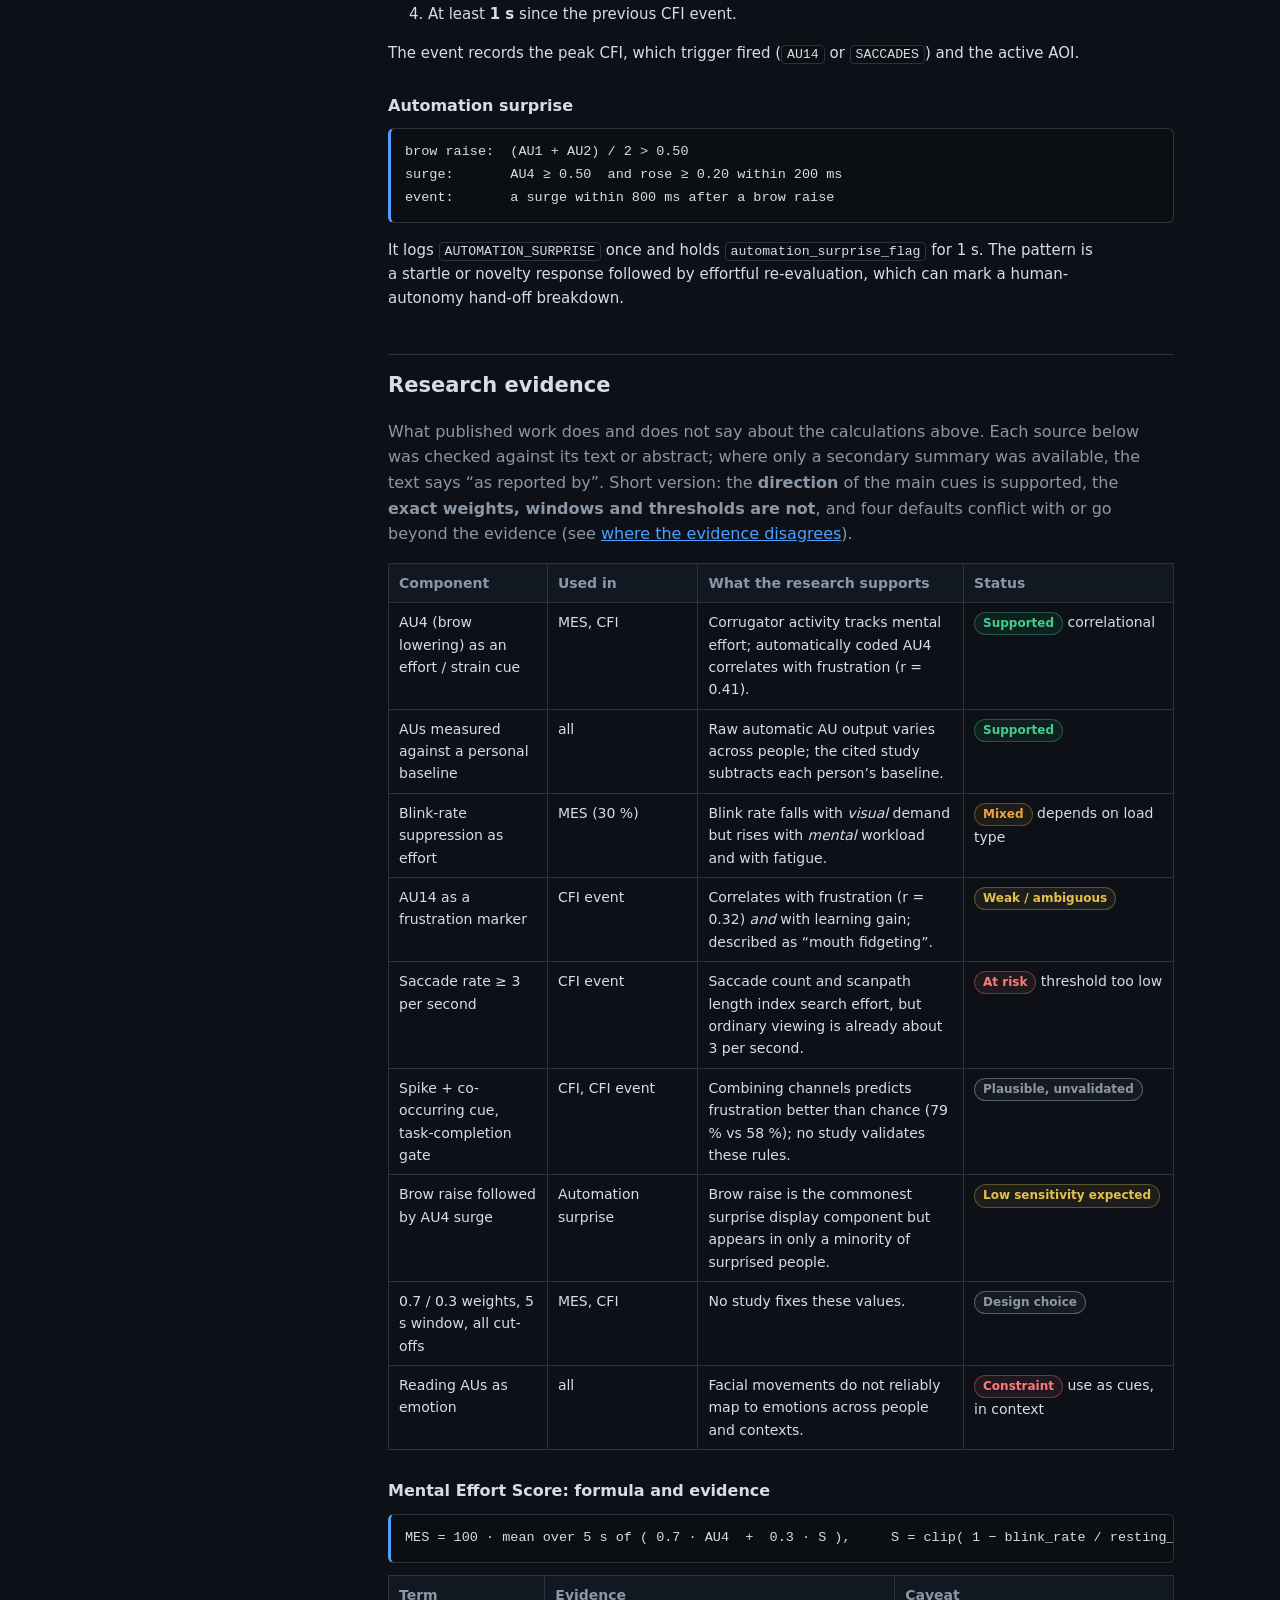
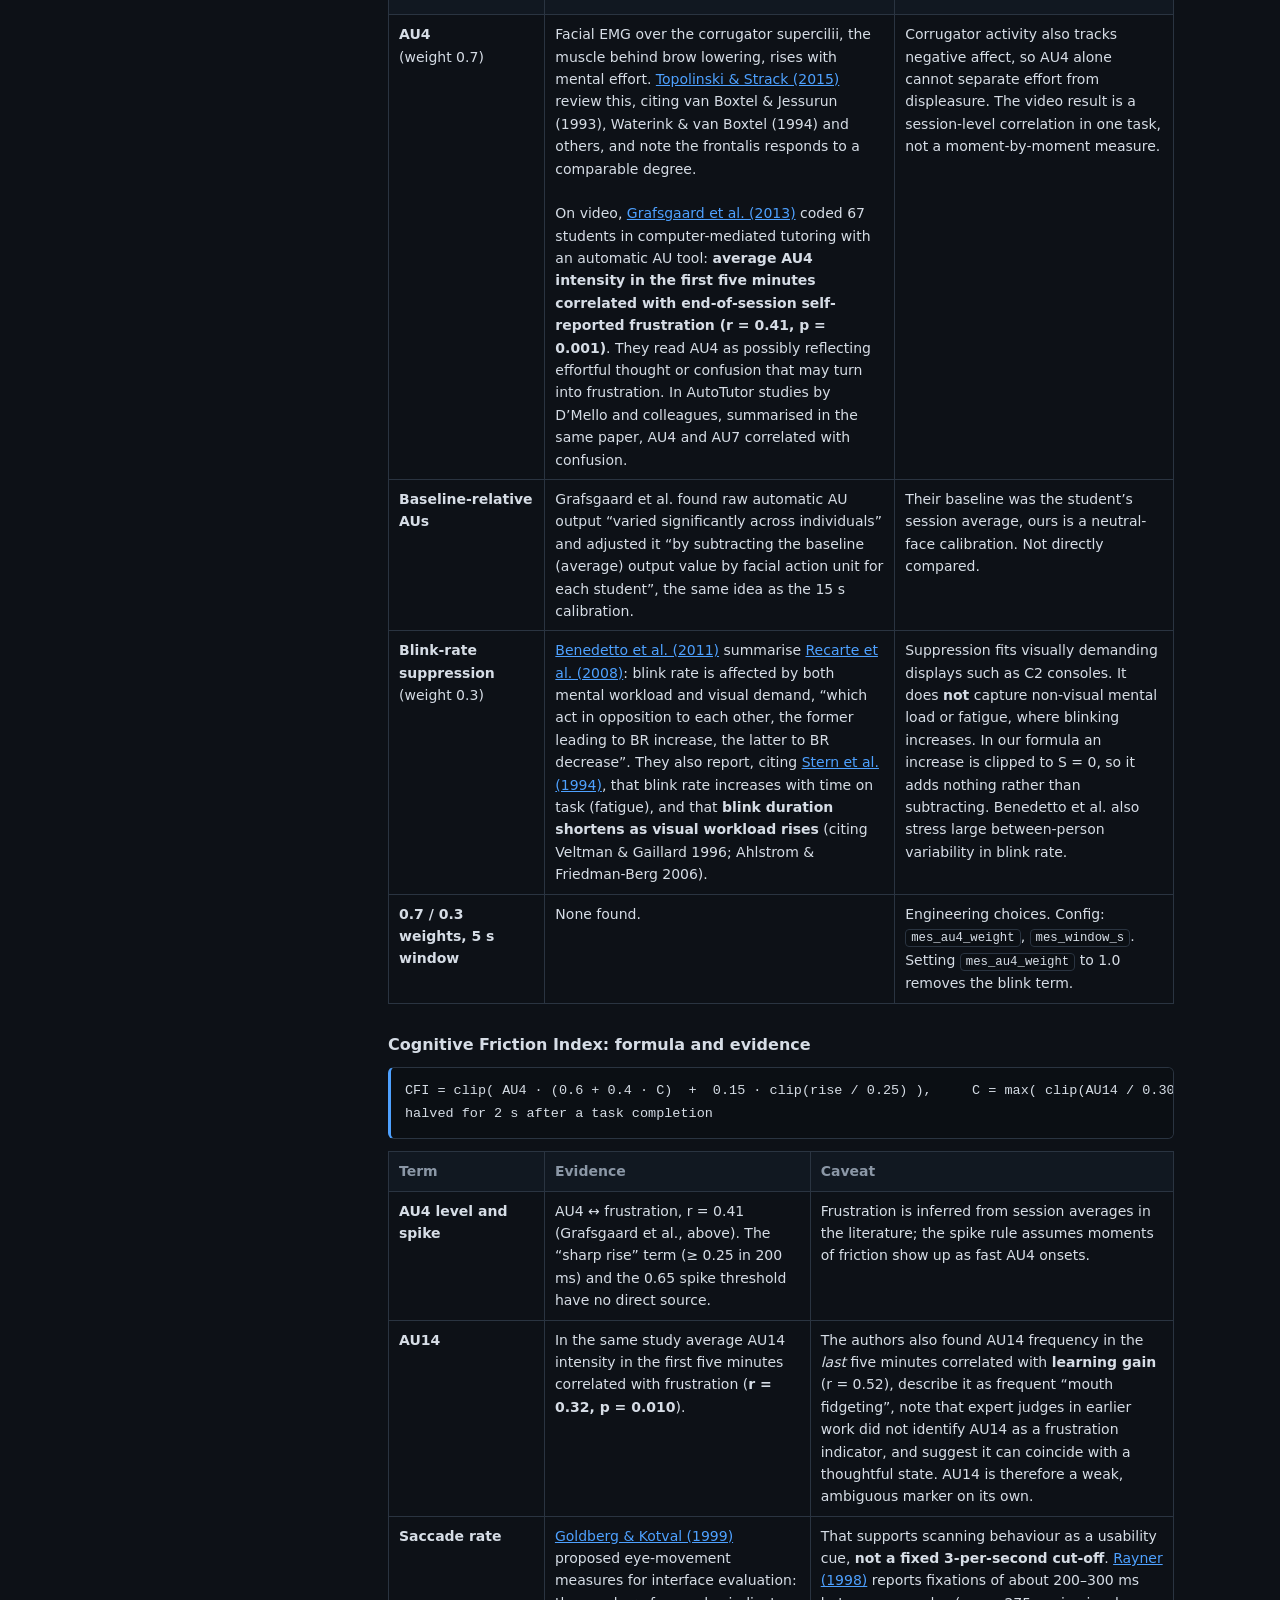
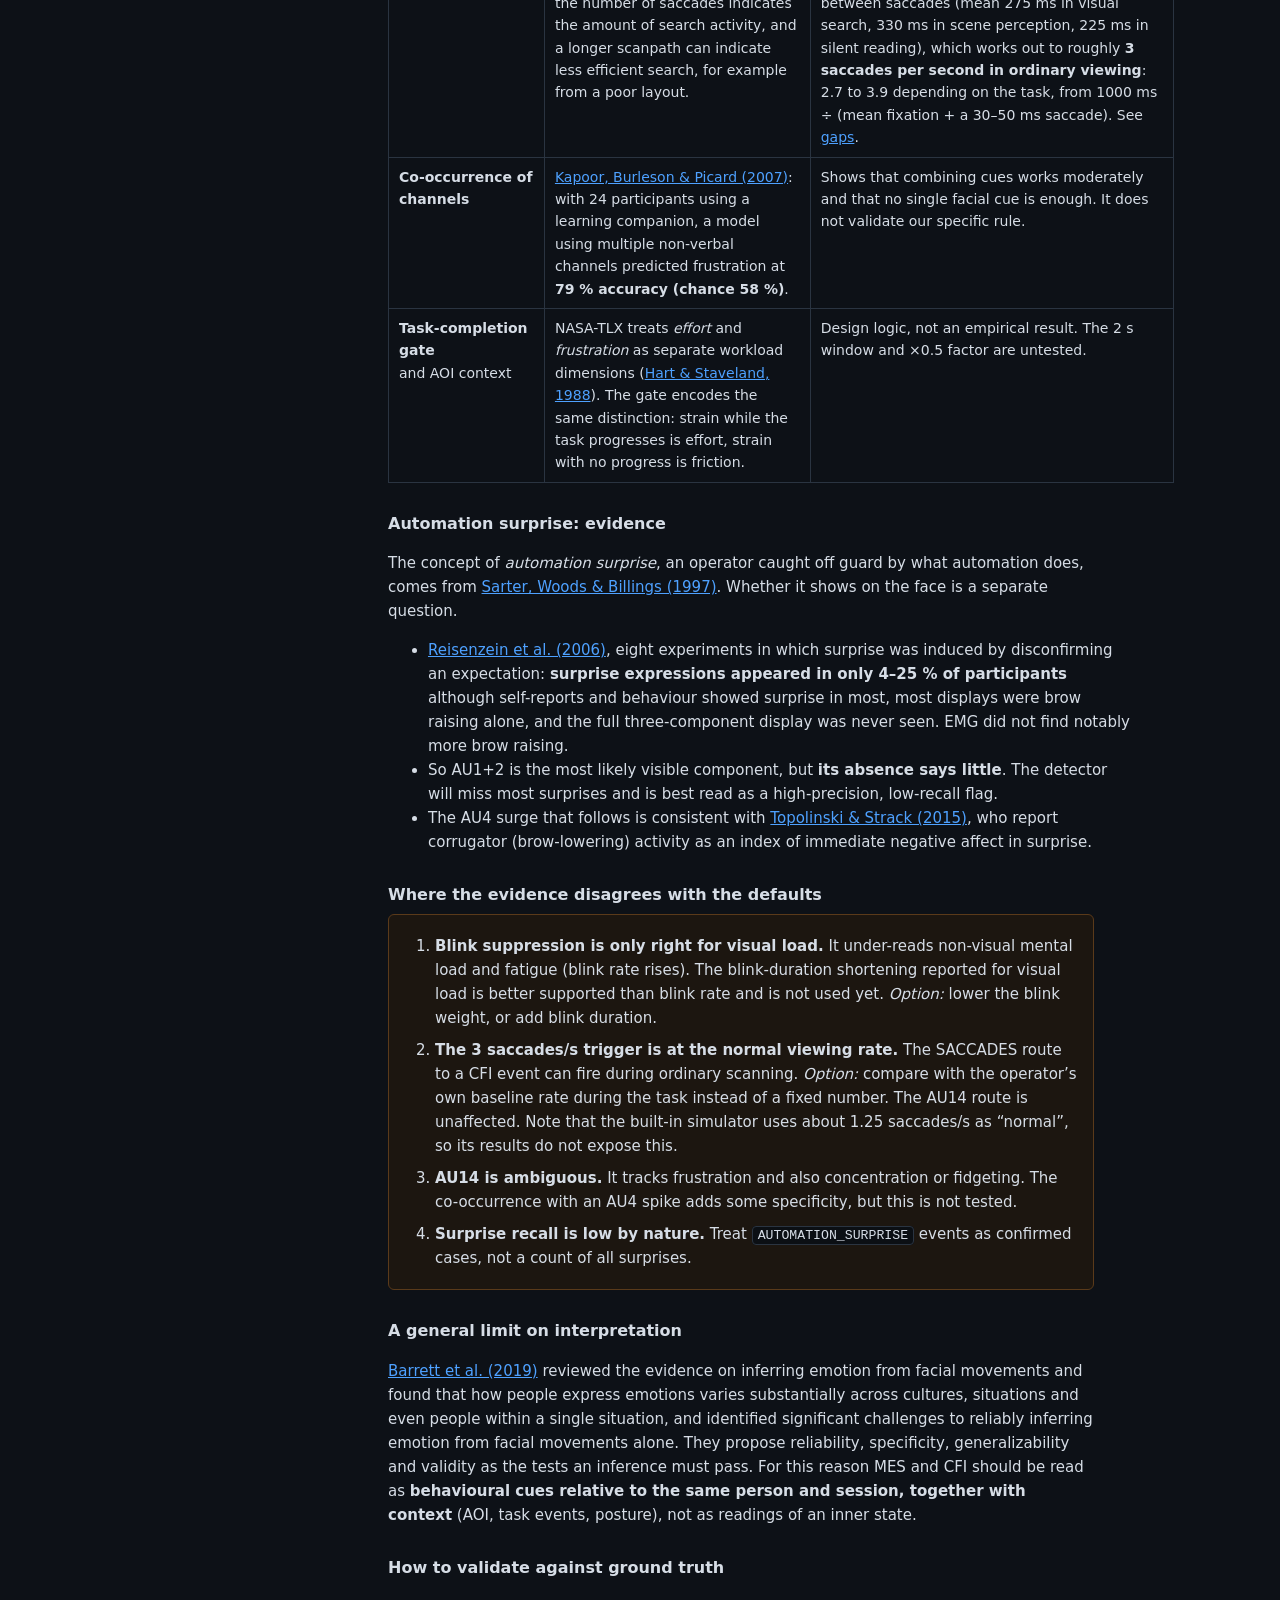
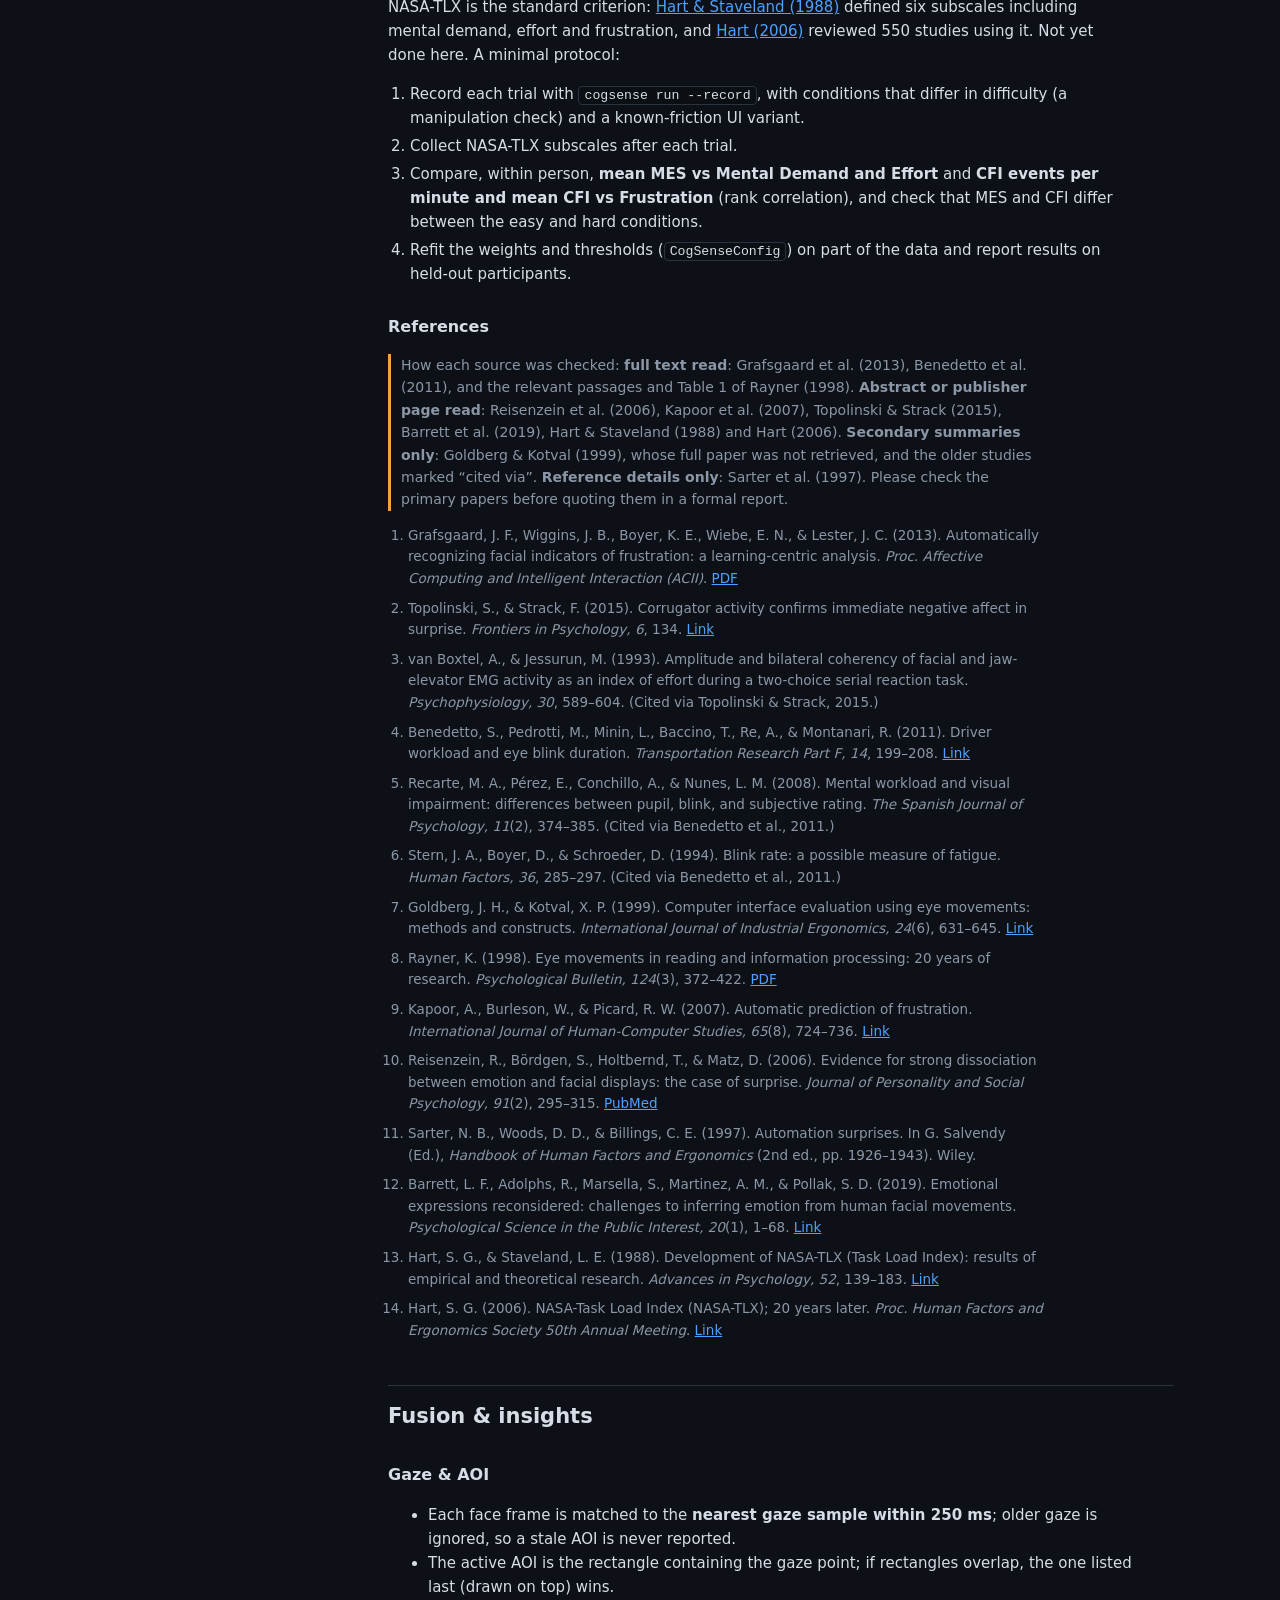
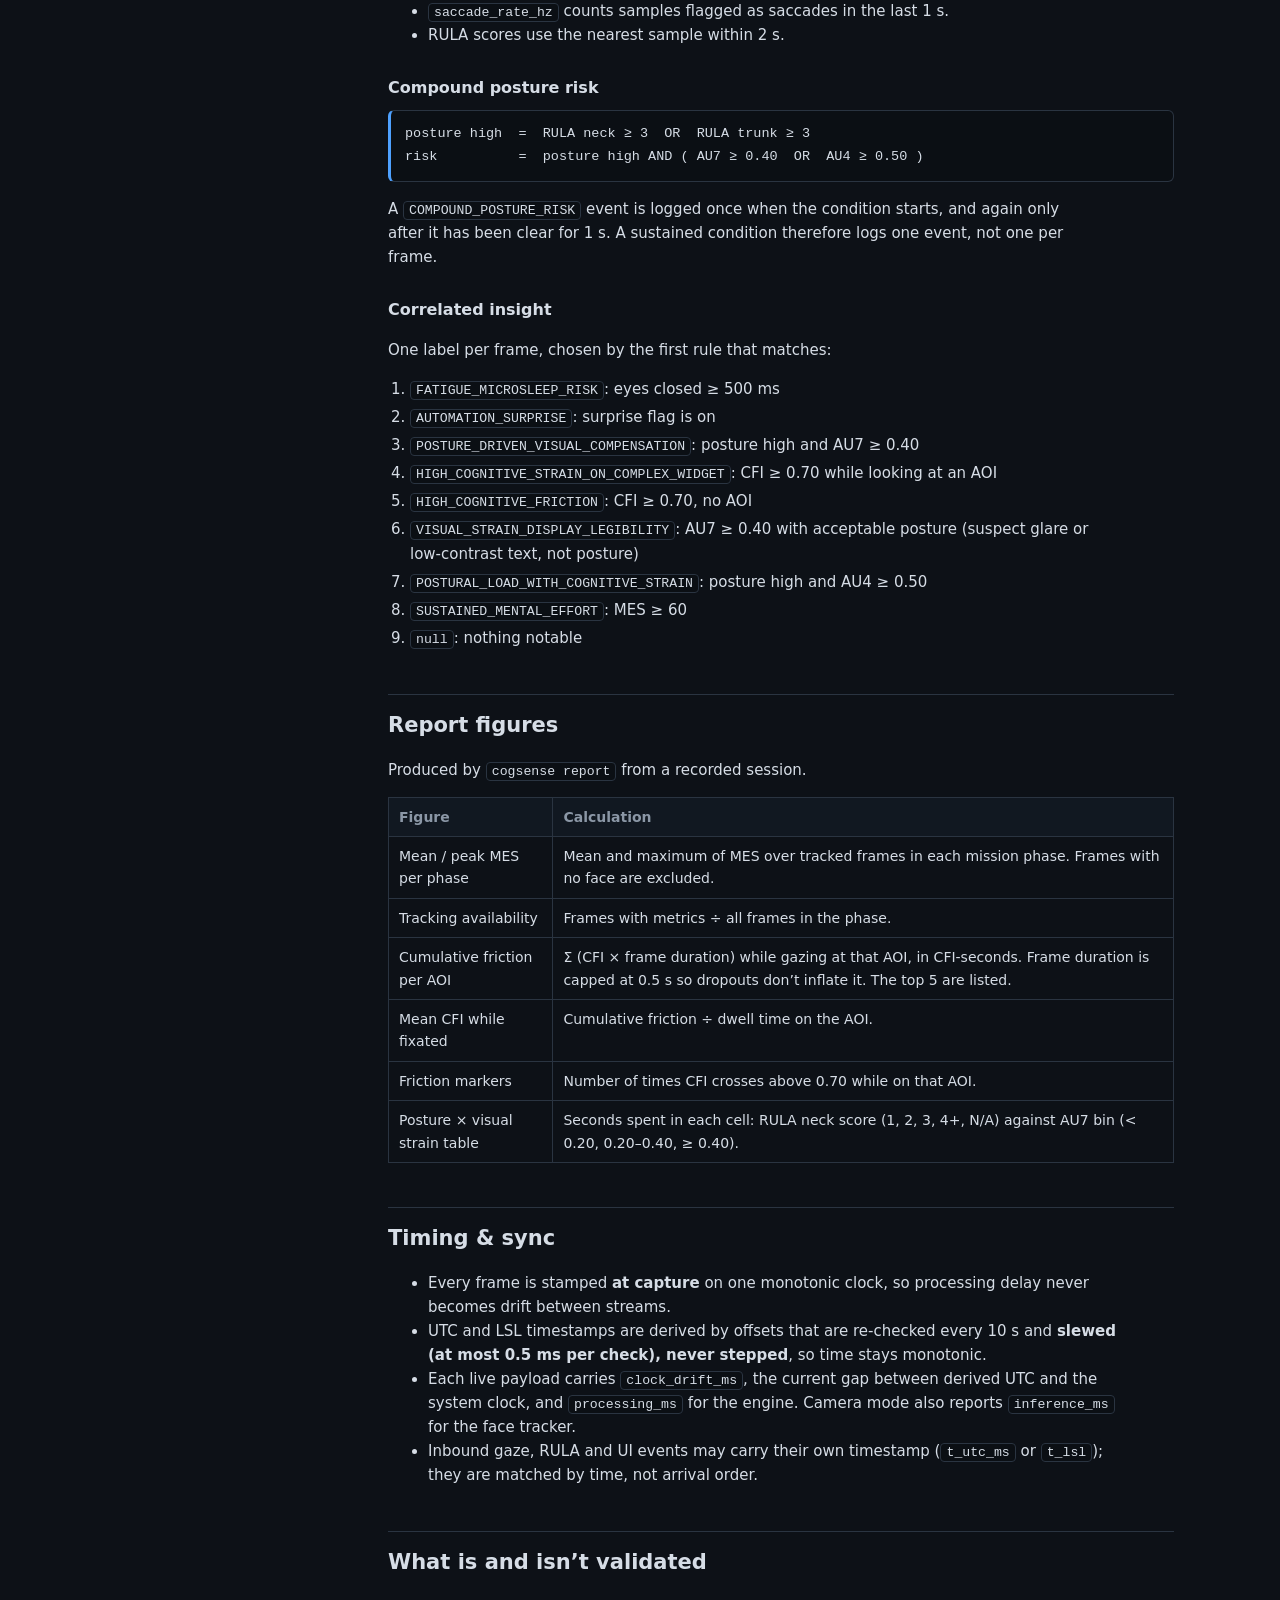
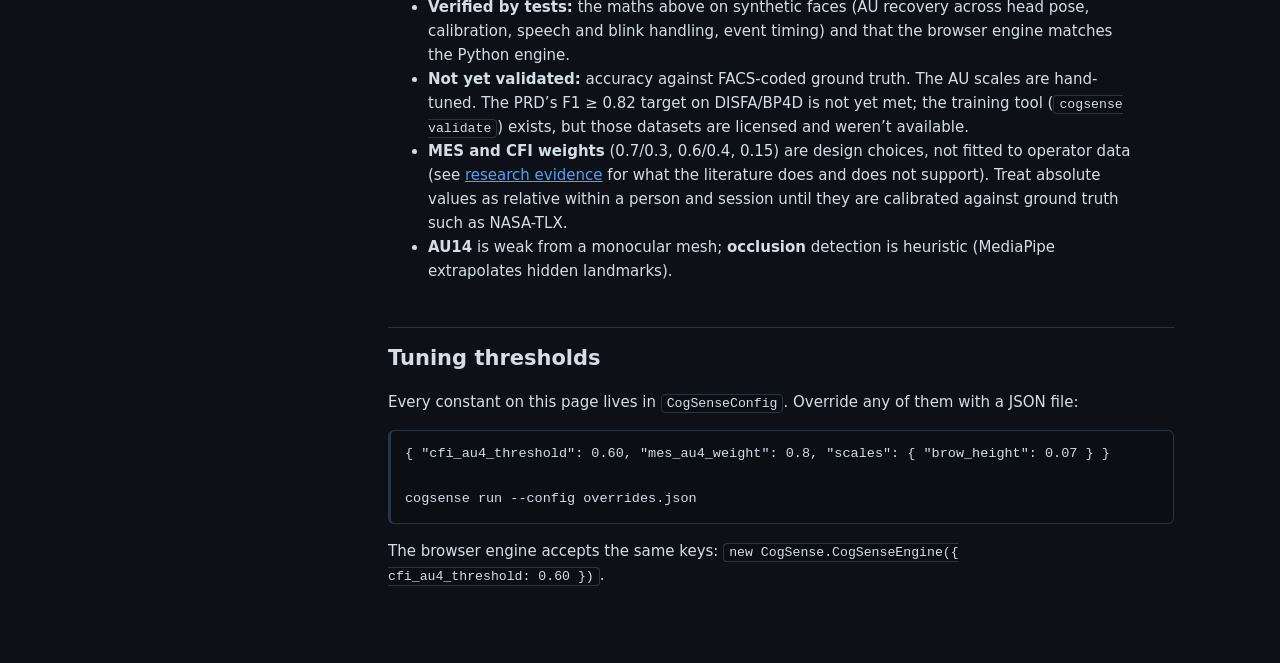
==== commit fefdd2bf: "Docs: add research evidence for the mental effort and friction calculations Sets each term of MES an" ====
--- a/dashboard/docs.html
+++ b/dashboard/docs.html
@@ -45,6 +45,16 @@
         <li><a href="#surprise">Automation surprise</a></li>
       </ol>
     </li>
+    <li><a href="#evidence">Research evidence</a>
+      <ol>
+        <li><a href="#evidence-mes">Effort: formula &amp; evidence</a></li>
+        <li><a href="#evidence-cfi">Friction: formula &amp; evidence</a></li>
+        <li><a href="#evidence-surprise">Automation surprise</a></li>
+        <li><a href="#evidence-gaps">Where evidence disagrees</a></li>
+        <li><a href="#evidence-validate">How to validate</a></li>
+        <li><a href="#references">References</a></li>
+      </ol>
+    </li>
     <li><a href="#fusion">Fusion &amp; insights</a>
       <ol>
         <li><a href="#aoi">Gaze &amp; AOI</a></li>
@@ -203,10 +213,11 @@
 <div class="formula">S = clip( 1 − blink_rate / resting_blink_rate )          blink-rate suppression
 e = 0.7 · AU4  +  0.3 · S                                 per-frame effort
 MES = 100 · mean(e over the last 5 s)</div>
+<p><a href="#evidence-mes">Research evidence for this formula →</a></p>
 <p>If no blink rate is available yet (first 5 s), <code>e = AU4</code>. The resting blink rate comes from calibration (or 17/min).</p>
 <div class="example"><b>Worked example.</b> AU4 held at 0.60 for 5 s, blinking 8/min against a resting 17/min:
 S = 1 − 8/17 = 0.529, e = 0.7·0.60 + 0.3·0.529 = 0.579, so <b>MES = 57.9</b>. With no blink data the same face scores 60.0.</div>
-<p class="note">A person who stops blinking entirely adds up to 30 points even with a neutral brow, which is intended: suppressed blinking is a known sign of sustained visual attention.</p>
+<p class="note">A person who stops blinking entirely adds up to 30 points even with a neutral brow. Blink suppression goes with <i>visual</i> demand, but blinking rises with non-visual mental load and fatigue, so this term is contested; see <a href="#evidence-mes">the evidence</a>.</p>
 
 <h3 id="cfi">Cognitive Friction Index (CFI, 0–1)</h3>
 <p>A continuous index that rises when a brow-lowering spike coincides with annoyance or erratic eye movement.</p>
@@ -214,6 +225,7 @@
 C = max( clip(AU14 / 0.30),  clip(saccade_rate / 3 Hz) )      co-occurrence
 CFI = clip( AU4 · (0.6 + 0.4 · C)  +  0.15 · clip(rise / 0.25) )
 CFI is halved if a task completion was logged in the last 2 s</div>
+<p><a href="#evidence-cfi">Research evidence for this formula →</a></p>
 <p>So AU4 alone gives at most 0.6 of its value; AU14 or fast saccades lift that to the full AU4, and a sharp rise adds up to 0.15.</p>
 <div class="example"><b>Worked example.</b> Steady AU4 = 0.80, AU14 = 0.15 (C = 0.5), no recent rise: CFI = 0.80 · (0.6 + 0.4·0.5) = <b>0.64</b>. If the operator had just completed a task (within 2 s): <b>0.32</b>.</div>
 <p>The console and report mark moments where CFI exceeds <b>0.70</b>.</p>
@@ -233,6 +245,112 @@
 surge:       AU4 ≥ 0.50  and rose ≥ 0.20 within 200 ms
 event:       a surge within 800 ms after a brow raise</div>
 <p>It logs <code>AUTOMATION_SURPRISE</code> once and holds <code>automation_surprise_flag</code> for 1 s. The pattern is a startle or novelty response followed by effortful re-evaluation, which can mark a human-autonomy hand-off breakdown.</p>
+</section>
+
+<section id="evidence">
+<h2>Research evidence</h2>
+<p class="lead">What published work does and does not say about the calculations above. Each source below was checked against its text or abstract; where only a secondary summary was available, the text says “as reported by”. Short version: the <b>direction</b> of the main cues is supported, the <b>exact weights, windows and thresholds are not</b>, and four defaults conflict with or go beyond the evidence (see <a href="#evidence-gaps">where the evidence disagrees</a>).</p>
+
+<table class="evid">
+<tr><th>Component</th><th>Used in</th><th>What the research supports</th><th>Status</th></tr>
+<tr><td>AU4 (brow lowering) as an effort / strain cue</td><td>MES, CFI</td><td>Corrugator activity tracks mental effort; automatically coded AU4 correlates with frustration (r = 0.41).</td><td><span class="badge ok">Supported</span> correlational</td></tr>
+<tr><td>AUs measured against a personal baseline</td><td>all</td><td>Raw automatic AU output varies across people; the cited study subtracts each person’s baseline.</td><td><span class="badge ok">Supported</span></td></tr>
+<tr><td>Blink-rate suppression as effort</td><td>MES (30 %)</td><td>Blink rate falls with <i>visual</i> demand but rises with <i>mental</i> workload and with fatigue.</td><td><span class="badge mixed">Mixed</span> depends on load type</td></tr>
+<tr><td>AU14 as a frustration marker</td><td>CFI event</td><td>Correlates with frustration (r = 0.32) <i>and</i> with learning gain; described as “mouth fidgeting”.</td><td><span class="badge weak">Weak / ambiguous</span></td></tr>
+<tr><td>Saccade rate ≥ 3 per second</td><td>CFI event</td><td>Saccade count and scanpath length index search effort, but ordinary viewing is already about 3 per second.</td><td><span class="badge risk">At risk</span> threshold too low</td></tr>
+<tr><td>Spike + co-occurring cue, task-completion gate</td><td>CFI, CFI event</td><td>Combining channels predicts frustration better than chance (79 % vs 58 %); no study validates these rules.</td><td><span class="badge design">Plausible, unvalidated</span></td></tr>
+<tr><td>Brow raise followed by AU4 surge</td><td>Automation surprise</td><td>Brow raise is the commonest surprise display component but appears in only a minority of surprised people.</td><td><span class="badge weak">Low sensitivity expected</span></td></tr>
+<tr><td>0.7 / 0.3 weights, 5 s window, all cut-offs</td><td>MES, CFI</td><td>No study fixes these values.</td><td><span class="badge design">Design choice</span></td></tr>
+<tr><td>Reading AUs as emotion</td><td>all</td><td>Facial movements do not reliably map to emotions across people and contexts.</td><td><span class="badge risk">Constraint</span> use as cues, in context</td></tr>
+</table>
+
+<h3 id="evidence-mes">Mental Effort Score: formula and evidence</h3>
+<div class="formula">MES = 100 · mean over 5 s of ( 0.7 · AU4  +  0.3 · S ),     S = clip( 1 − blink_rate / resting_blink_rate )</div>
+<table class="evid">
+<tr><th>Term</th><th>Evidence</th><th>Caveat</th></tr>
+<tr><td><b>AU4</b><br>(weight 0.7)</td>
+<td>Facial EMG over the corrugator supercilii, the muscle behind brow lowering, rises with mental effort. <a href="#ref-topolinski">Topolinski &amp; Strack (2015)</a> review this, citing van Boxtel &amp; Jessurun (1993), Waterink &amp; van Boxtel (1994) and others, and note the frontalis responds to a comparable degree.<br><br>
+On video, <a href="#ref-grafsgaard">Grafsgaard et al. (2013)</a> coded 67 students in computer-mediated tutoring with an automatic AU tool: <b>average AU4 intensity in the first five minutes correlated with end-of-session self-reported frustration (r = 0.41, p = 0.001)</b>. They read AU4 as possibly reflecting effortful thought or confusion that may turn into frustration. In AutoTutor studies by D’Mello and colleagues, summarised in the same paper, AU4 and AU7 correlated with confusion.</td>
+<td>Corrugator activity also tracks negative affect, so AU4 alone cannot separate effort from displeasure. The video result is a session-level correlation in one task, not a moment-by-moment measure.</td></tr>
+<tr><td><b>Baseline-relative AUs</b></td>
+<td>Grafsgaard et al. found raw automatic AU output “varied significantly across individuals” and adjusted it “by subtracting the baseline (average) output value by facial action unit for each student”, the same idea as the 15 s calibration.</td>
+<td>Their baseline was the student’s session average, ours is a neutral-face calibration. Not directly compared.</td></tr>
+<tr><td><b>Blink-rate suppression</b><br>(weight 0.3)</td>
+<td><a href="#ref-benedetto">Benedetto et al. (2011)</a> summarise <a href="#ref-recarte">Recarte et al. (2008)</a>: blink rate is affected by both mental workload and visual demand, “which act in opposition to each other, the former leading to BR increase, the latter to BR decrease”. They also report, citing <a href="#ref-stern94">Stern et al. (1994)</a>, that blink rate increases with time on task (fatigue), and that <b>blink duration shortens as visual workload rises</b> (citing Veltman &amp; Gaillard 1996; Ahlstrom &amp; Friedman-Berg 2006).</td>
+<td>Suppression fits visually demanding displays such as C2 consoles. It does <b>not</b> capture non-visual mental load or fatigue, where blinking increases. In our formula an increase is clipped to S = 0, so it adds nothing rather than subtracting. Benedetto et al. also stress large between-person variability in blink rate.</td></tr>
+<tr><td><b>0.7 / 0.3 weights, 5 s window</b></td><td>None found.</td><td>Engineering choices. Config: <code>mes_au4_weight</code>, <code>mes_window_s</code>. Setting <code>mes_au4_weight</code> to 1.0 removes the blink term.</td></tr>
+</table>
+
+<h3 id="evidence-cfi">Cognitive Friction Index: formula and evidence</h3>
+<div class="formula">CFI = clip( AU4 · (0.6 + 0.4 · C)  +  0.15 · clip(rise / 0.25) ),     C = max( clip(AU14 / 0.30), clip(saccade_rate / 3 Hz) )
+halved for 2 s after a task completion</div>
+<table class="evid">
+<tr><th>Term</th><th>Evidence</th><th>Caveat</th></tr>
+<tr><td><b>AU4 level and spike</b></td>
+<td>AU4 ↔ frustration, r = 0.41 (Grafsgaard et al., above). The “sharp rise” term (≥ 0.25 in 200 ms) and the 0.65 spike threshold have no direct source.</td>
+<td>Frustration is inferred from session averages in the literature; the spike rule assumes moments of friction show up as fast AU4 onsets.</td></tr>
+<tr><td><b>AU14</b></td>
+<td>In the same study average AU14 intensity in the first five minutes correlated with frustration (<b>r = 0.32, p = 0.010</b>).</td>
+<td>The authors also found AU14 frequency in the <i>last</i> five minutes correlated with <b>learning gain</b> (r = 0.52), describe it as frequent “mouth fidgeting”, note that expert judges in earlier work did not identify AU14 as a frustration indicator, and suggest it can coincide with a thoughtful state. AU14 is therefore a weak, ambiguous marker on its own.</td></tr>
+<tr><td><b>Saccade rate</b></td>
+<td><a href="#ref-goldberg">Goldberg &amp; Kotval (1999)</a> proposed eye-movement measures for interface evaluation: the number of saccades indicates the amount of search activity, and a longer scanpath can indicate less efficient search, for example from a poor layout.</td>
+<td>That supports scanning behaviour as a usability cue, <b>not a fixed 3-per-second cut-off</b>. <a href="#ref-rayner">Rayner (1998)</a> reports fixations of about 200–300 ms between saccades (mean 275 ms in visual search, 330 ms in scene perception, 225 ms in silent reading), which works out to roughly <b>3 saccades per second in ordinary viewing</b>: 2.7 to 3.9 depending on the task, from 1000 ms ÷ (mean fixation + a 30–50 ms saccade). See <a href="#evidence-gaps">gaps</a>.</td></tr>
+<tr><td><b>Co-occurrence of channels</b></td>
+<td><a href="#ref-kapoor">Kapoor, Burleson &amp; Picard (2007)</a>: with 24 participants using a learning companion, a model using multiple non-verbal channels predicted frustration at <b>79 % accuracy (chance 58 %)</b>.</td>
+<td>Shows that combining cues works moderately and that no single facial cue is enough. It does not validate our specific rule.</td></tr>
+<tr><td><b>Task-completion gate</b><br>and AOI context</td>
+<td>NASA-TLX treats <i>effort</i> and <i>frustration</i> as separate workload dimensions (<a href="#ref-hart88">Hart &amp; Staveland, 1988</a>). The gate encodes the same distinction: strain while the task progresses is effort, strain with no progress is friction.</td>
+<td>Design logic, not an empirical result. The 2 s window and ×0.5 factor are untested.</td></tr>
+</table>
+
+<h3 id="evidence-surprise">Automation surprise: evidence</h3>
+<p>The concept of <i>automation surprise</i>, an operator caught off guard by what automation does, comes from <a href="#ref-sarter">Sarter, Woods &amp; Billings (1997)</a>. Whether it shows on the face is a separate question.</p>
+<ul>
+  <li><a href="#ref-reisenzein">Reisenzein et al. (2006)</a>, eight experiments in which surprise was induced by disconfirming an expectation: <b>surprise expressions appeared in only 4–25 % of participants</b> although self-reports and behaviour showed surprise in most, most displays were brow raising alone, and the full three-component display was never seen. EMG did not find notably more brow raising.</li>
+  <li>So AU1+2 is the most likely visible component, but <b>its absence says little</b>. The detector will miss most surprises and is best read as a high-precision, low-recall flag.</li>
+  <li>The AU4 surge that follows is consistent with <a href="#ref-topolinski">Topolinski &amp; Strack (2015)</a>, who report corrugator (brow-lowering) activity as an index of immediate negative affect in surprise.</li>
+</ul>
+
+<h3 id="evidence-gaps">Where the evidence disagrees with the defaults</h3>
+<div class="gaps">
+<ol>
+  <li><b>Blink suppression is only right for visual load.</b> It under-reads non-visual mental load and fatigue (blink rate rises). The blink-duration shortening reported for visual load is better supported than blink rate and is not used yet. <i>Option:</i> lower the blink weight, or add blink duration.</li>
+  <li><b>The 3 saccades/s trigger is at the normal viewing rate.</b> The SACCADES route to a CFI event can fire during ordinary scanning. <i>Option:</i> compare with the operator’s own baseline rate during the task instead of a fixed number. The AU14 route is unaffected. Note that the built-in simulator uses about 1.25 saccades/s as “normal”, so its results do not expose this.</li>
+  <li><b>AU14 is ambiguous.</b> It tracks frustration and also concentration or fidgeting. The co-occurrence with an AU4 spike adds some specificity, but this is not tested.</li>
+  <li><b>Surprise recall is low by nature.</b> Treat <code>AUTOMATION_SURPRISE</code> events as confirmed cases, not a count of all surprises.</li>
+</ol>
+</div>
+
+<h3 id="evidence-limits">A general limit on interpretation</h3>
+<p><a href="#ref-barrett">Barrett et al. (2019)</a> reviewed the evidence on inferring emotion from facial movements and found that how people express emotions varies substantially across cultures, situations and even people within a single situation, and identified significant challenges to reliably inferring emotion from facial movements alone. They propose reliability, specificity, generalizability and validity as the tests an inference must pass. For this reason MES and CFI should be read as <b>behavioural cues relative to the same person and session, together with context</b> (AOI, task events, posture), not as readings of an inner state.</p>
+
+<h3 id="evidence-validate">How to validate against ground truth</h3>
+<p>NASA-TLX is the standard criterion: <a href="#ref-hart88">Hart &amp; Staveland (1988)</a> defined six subscales including mental demand, effort and frustration, and <a href="#ref-hart06">Hart (2006)</a> reviewed 550 studies using it. Not yet done here. A minimal protocol:</p>
+<ol class="steps">
+  <li>Record each trial with <code>cogsense run --record</code>, with conditions that differ in difficulty (a manipulation check) and a known-friction UI variant.</li>
+  <li>Collect NASA-TLX subscales after each trial.</li>
+  <li>Compare, within person, <b>mean MES vs Mental Demand and Effort</b> and <b>CFI events per minute and mean CFI vs Frustration</b> (rank correlation), and check that MES and CFI differ between the easy and hard conditions.</li>
+  <li>Refit the weights and thresholds (<code>CogSenseConfig</code>) on part of the data and report results on held-out participants.</li>
+</ol>
+
+<h3 id="references">References</h3>
+<p class="note">How each source was checked: <b>full text read</b>: Grafsgaard et al. (2013), Benedetto et al. (2011), and the relevant passages and Table 1 of Rayner (1998). <b>Abstract or publisher page read</b>: Reisenzein et al. (2006), Kapoor et al. (2007), Topolinski &amp; Strack (2015), Barrett et al. (2019), Hart &amp; Staveland (1988) and Hart (2006). <b>Secondary summaries only</b>: Goldberg &amp; Kotval (1999), whose full paper was not retrieved, and the older studies marked “cited via”. <b>Reference details only</b>: Sarter et al. (1997). Please check the primary papers before quoting them in a formal report.</p>
+<ol class="refs">
+  <li id="ref-grafsgaard">Grafsgaard, J. F., Wiggins, J. B., Boyer, K. E., Wiebe, E. N., &amp; Lester, J. C. (2013). Automatically recognizing facial indicators of frustration: a learning-centric analysis. <i>Proc. Affective Computing and Intelligent Interaction (ACII)</i>. <a href="https://intellimedia.ncsu.edu/wp-content/uploads/sites/42/grafsgaard-acii-2013.pdf">PDF</a></li>
+  <li id="ref-topolinski">Topolinski, S., &amp; Strack, F. (2015). Corrugator activity confirms immediate negative affect in surprise. <i>Frontiers in Psychology, 6</i>, 134. <a href="https://www.frontiersin.org/journals/psychology/articles/10.3389/fpsyg.2015.00134/full">Link</a></li>
+  <li>van Boxtel, A., &amp; Jessurun, M. (1993). Amplitude and bilateral coherency of facial and jaw-elevator EMG activity as an index of effort during a two-choice serial reaction task. <i>Psychophysiology, 30</i>, 589–604. (Cited via Topolinski &amp; Strack, 2015.)</li>
+  <li id="ref-benedetto">Benedetto, S., Pedrotti, M., Minin, L., Baccino, T., Re, A., &amp; Montanari, R. (2011). Driver workload and eye blink duration. <i>Transportation Research Part F, 14</i>, 199–208. <a href="https://www.researchgate.net/publication/229385426_Driver_workload_and_eye_blink_duration">Link</a></li>
+  <li id="ref-recarte">Recarte, M. A., Pérez, E., Conchillo, A., &amp; Nunes, L. M. (2008). Mental workload and visual impairment: differences between pupil, blink, and subjective rating. <i>The Spanish Journal of Psychology, 11</i>(2), 374–385. (Cited via Benedetto et al., 2011.)</li>
+  <li id="ref-stern94">Stern, J. A., Boyer, D., &amp; Schroeder, D. (1994). Blink rate: a possible measure of fatigue. <i>Human Factors, 36</i>, 285–297. (Cited via Benedetto et al., 2011.)</li>
+  <li id="ref-goldberg">Goldberg, J. H., &amp; Kotval, X. P. (1999). Computer interface evaluation using eye movements: methods and constructs. <i>International Journal of Industrial Ergonomics, 24</i>(6), 631–645. <a href="https://www.semanticscholar.org/paper/Computer-interface-evaluation-using-eye-movements:-Goldberg-Kotval/ad0755fceba99d0697d8c1eeb9f1763cc19aa589">Link</a></li>
+  <li id="ref-rayner">Rayner, K. (1998). Eye movements in reading and information processing: 20 years of research. <i>Psychological Bulletin, 124</i>(3), 372–422. <a href="http://andrewd.ces.clemson.edu/courses/cpsc881/papers/reading/Ray98_readingSurvey.pdf">PDF</a></li>
+  <li id="ref-kapoor">Kapoor, A., Burleson, W., &amp; Picard, R. W. (2007). Automatic prediction of frustration. <i>International Journal of Human-Computer Studies, 65</i>(8), 724–736. <a href="https://asu.elsevierpure.com/en/publications/automatic-prediction-of-frustration/">Link</a></li>
+  <li id="ref-reisenzein">Reisenzein, R., Bördgen, S., Holtbernd, T., &amp; Matz, D. (2006). Evidence for strong dissociation between emotion and facial displays: the case of surprise. <i>Journal of Personality and Social Psychology, 91</i>(2), 295–315. <a href="https://pubmed.ncbi.nlm.nih.gov/16881766/">PubMed</a></li>
+  <li id="ref-sarter">Sarter, N. B., Woods, D. D., &amp; Billings, C. E. (1997). Automation surprises. In G. Salvendy (Ed.), <i>Handbook of Human Factors and Ergonomics</i> (2nd ed., pp. 1926–1943). Wiley.</li>
+  <li id="ref-barrett">Barrett, L. F., Adolphs, R., Marsella, S., Martinez, A. M., &amp; Pollak, S. D. (2019). Emotional expressions reconsidered: challenges to inferring emotion from human facial movements. <i>Psychological Science in the Public Interest, 20</i>(1), 1–68. <a href="https://www.psychologicalscience.org/publications/emotional-expressions-reconsidered-challenges-to-inferring-emotion-from-human-facial-movements.html">Link</a></li>
+  <li id="ref-hart88">Hart, S. G., &amp; Staveland, L. E. (1988). Development of NASA-TLX (Task Load Index): results of empirical and theoretical research. <i>Advances in Psychology, 52</i>, 139–183. <a href="https://www.sciencedirect.com/science/chapter/bookseries/abs/pii/S0166411508623869">Link</a></li>
+  <li id="ref-hart06">Hart, S. G. (2006). NASA-Task Load Index (NASA-TLX); 20 years later. <i>Proc. Human Factors and Ergonomics Society 50th Annual Meeting</i>. <a href="https://journals.sagepub.com/doi/10.1177/154193120605000909">Link</a></li>
+</ol>
 </section>
 
 <section id="fusion">
@@ -295,7 +413,7 @@
 <ul>
   <li><b>Verified by tests:</b> the maths above on synthetic faces (AU recovery across head pose, calibration, speech and blink handling, event timing) and that the browser engine matches the Python engine.</li>
   <li><b>Not yet validated:</b> accuracy against FACS-coded ground truth. The AU scales are hand-tuned. The PRD’s F1 ≥ 0.82 target on DISFA/BP4D is not yet met; the training tool (<code>cogsense validate</code>) exists, but those datasets are licensed and weren’t available.</li>
-  <li><b>MES and CFI weights</b> (0.7/0.3, 0.6/0.4, 0.15) are design choices, not fitted to operator data. Treat absolute values as relative within a person and session until they are calibrated against ground truth such as NASA-TLX.</li>
+  <li><b>MES and CFI weights</b> (0.7/0.3, 0.6/0.4, 0.15) are design choices, not fitted to operator data (see <a href="#evidence">research evidence</a> for what the literature does and does not support). Treat absolute values as relative within a person and session until they are calibrated against ground truth such as NASA-TLX.</li>
   <li><b>AU14</b> is weak from a monocular mesh; <b>occlusion</b> detection is heuristic (MediaPipe extrapolates hidden landmarks).</li>
 </ul>
 </section>
--- a/dashboard/docs.css
+++ b/dashboard/docs.css
@@ -48,3 +48,17 @@
 @media (max-width: 480px) { .brand span { display: none; } header { padding: 10px 14px; } }
 @media (prefers-reduced-motion: reduce) { html { scroll-behavior: auto; } }
 @media (max-width: 800px) { .formula, pre { white-space: pre-wrap; overflow-wrap: anywhere; } }
+
+/* research evidence */
+.badge { display: inline-block; padding: 1px 8px; border-radius: 999px; font-size: 12px; font-weight: 600; white-space: nowrap; border: 1px solid; }
+.badge.ok { color: #3fcf8e; border-color: #3fcf8e55; background: #3fcf8e14; }
+.badge.mixed { color: #f0a23b; border-color: #f0a23b55; background: #f0a23b14; }
+.badge.weak { color: #e3c14a; border-color: #e3c14a55; background: #e3c14a14; }
+.badge.risk { color: #ff7a7a; border-color: #ff7a7a55; background: #ff7a7a14; }
+.badge.design { color: #8b97a6; border-color: #8b97a688; background: #8b97a614; }
+table.evid td { min-width: 150px; }
+.gaps { border: 1px solid #5a3a1a; background: #1c1610; border-radius: 6px; padding: 4px 14px 4px 6px; max-width: 74ch; }
+.gaps li { margin: 8px 0; }
+ol.refs { padding-left: 20px; font-size: 13.5px; color: var(--muted); }
+ol.refs li { margin: 8px 0; }
+ol.refs a, td a, p a, li a { color: var(--accent); }
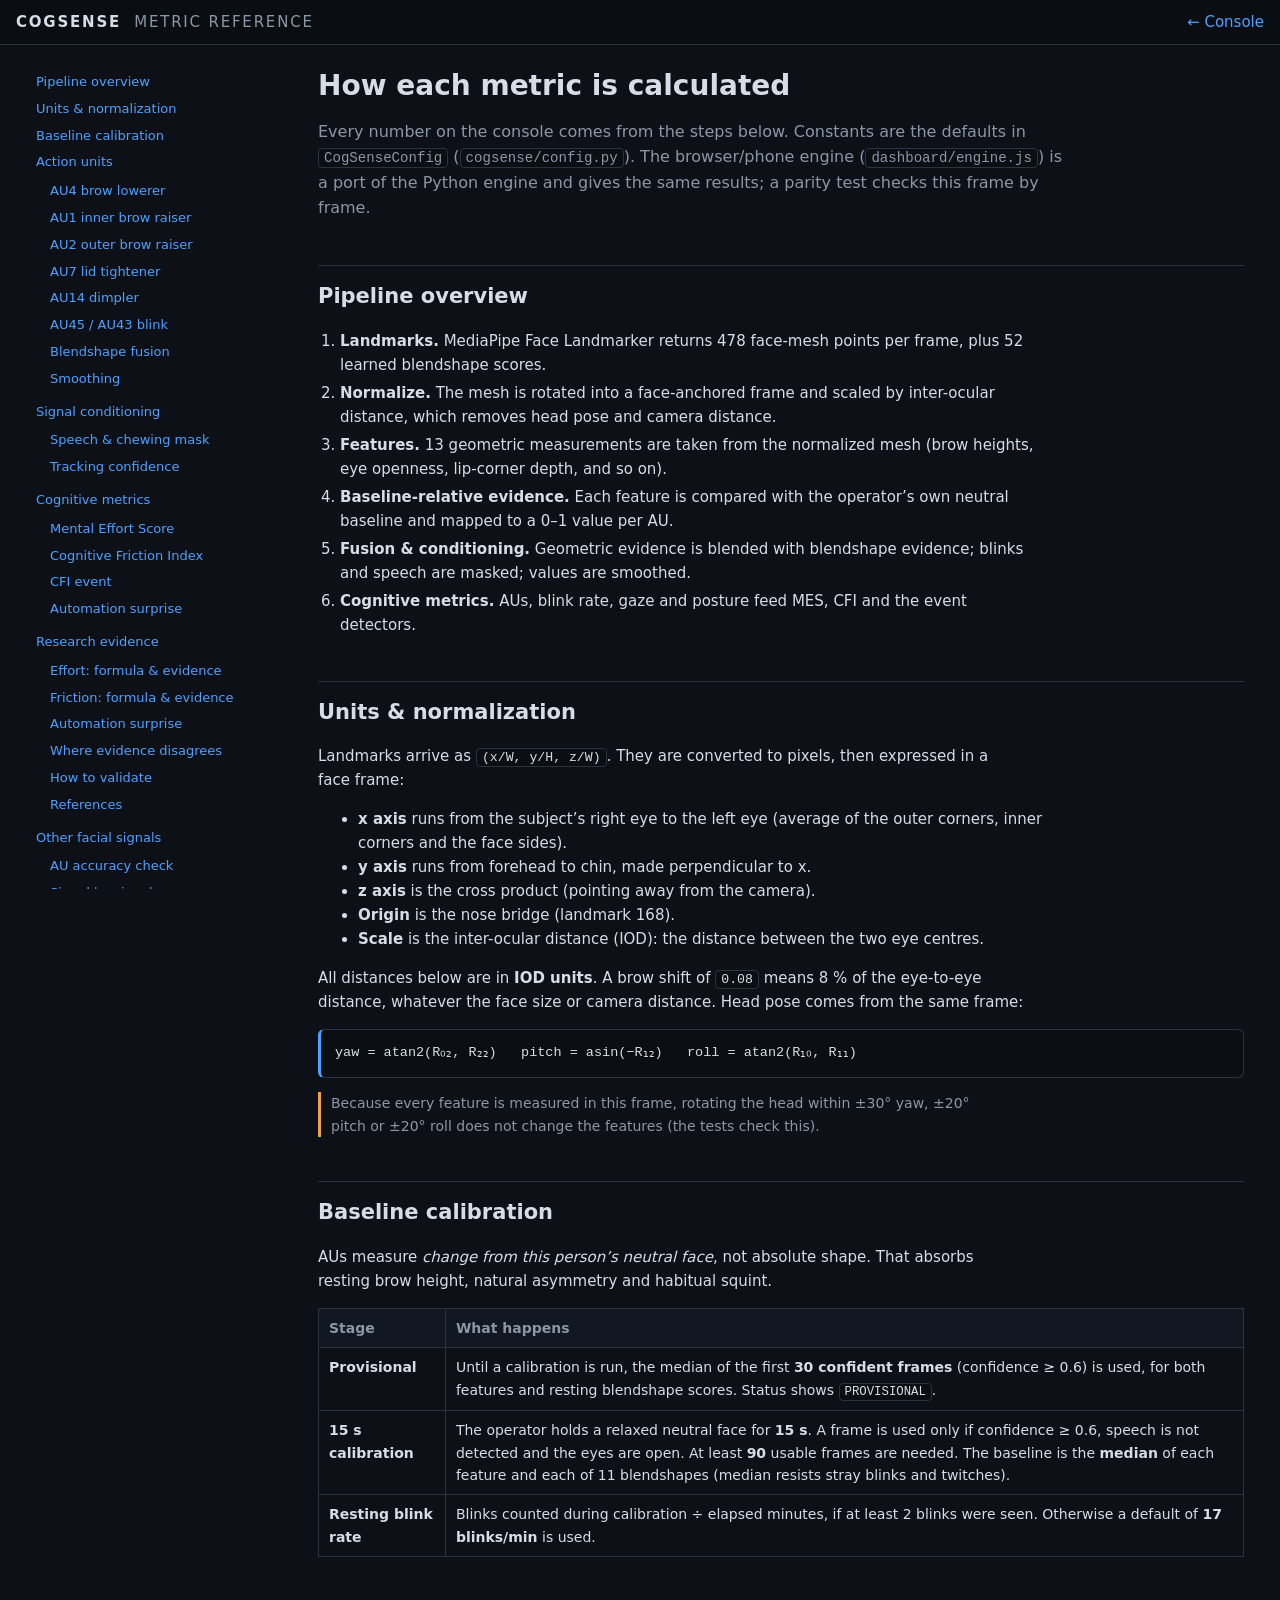
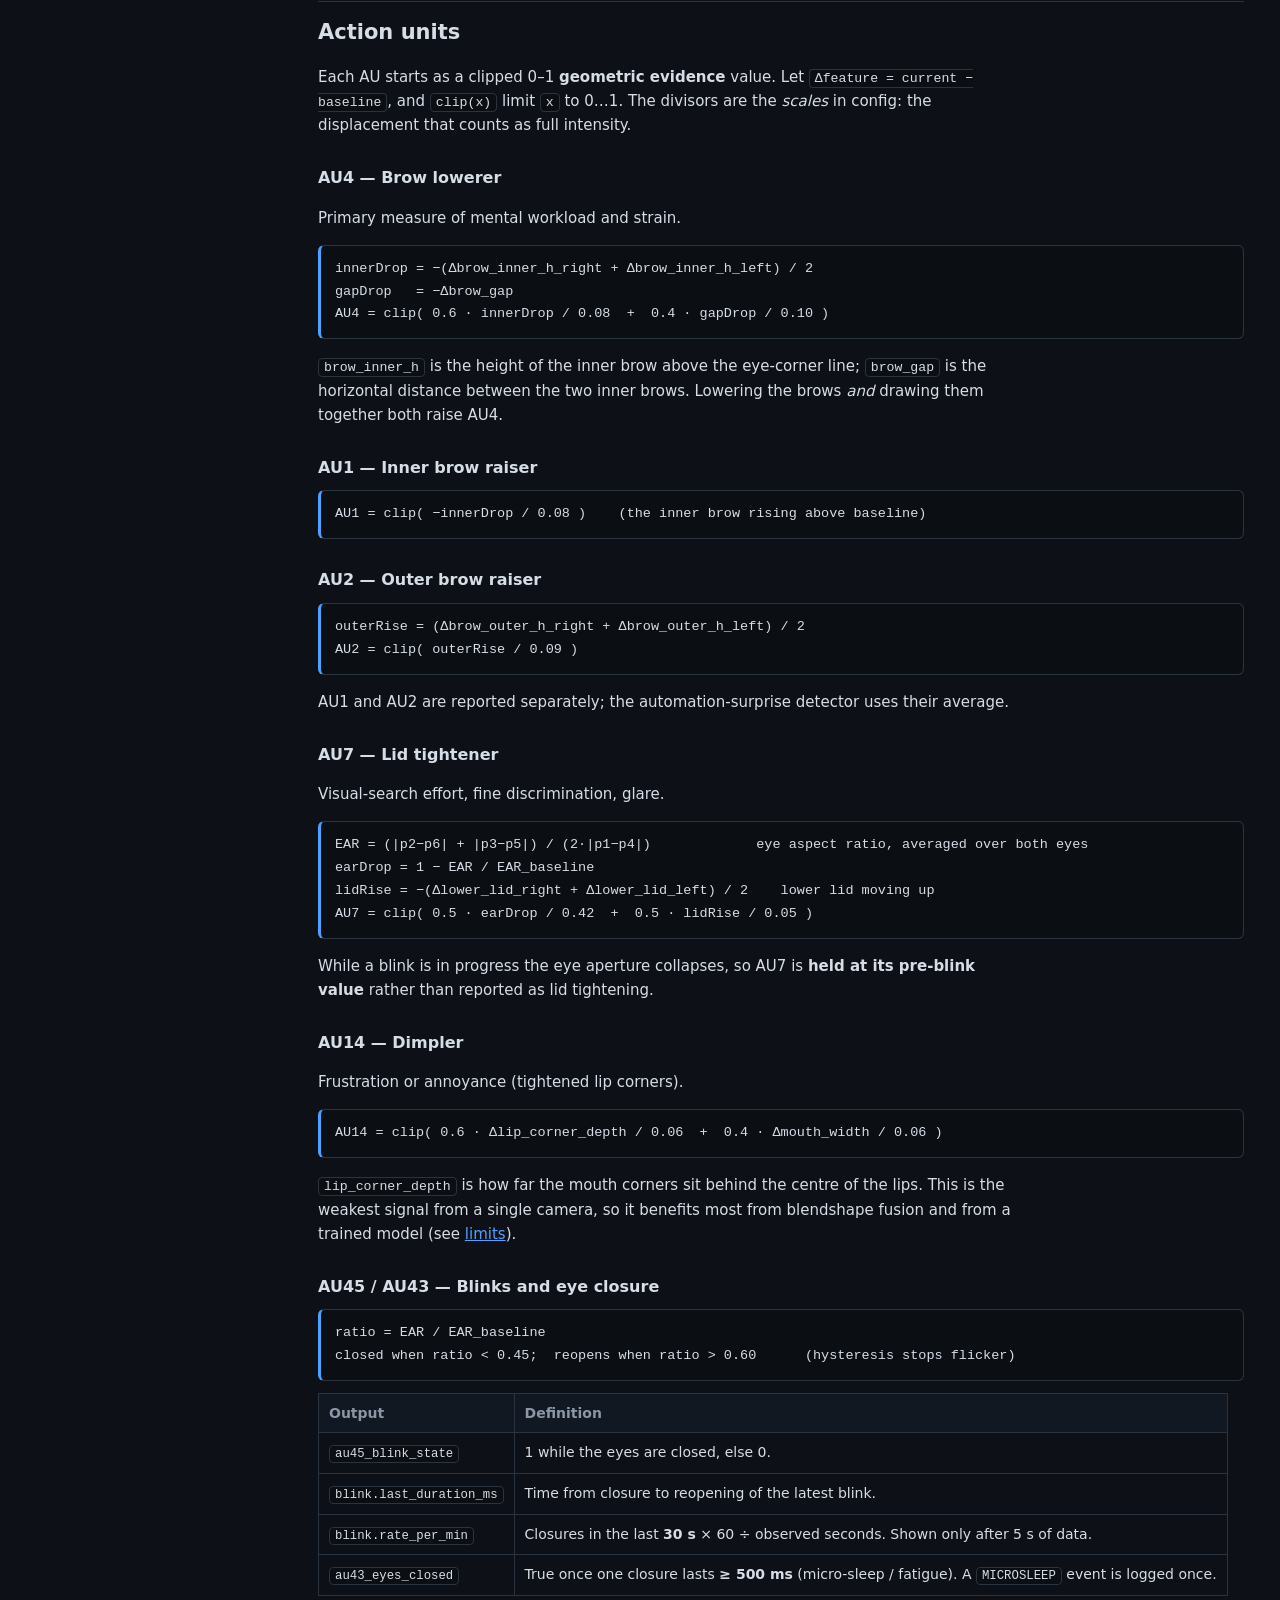
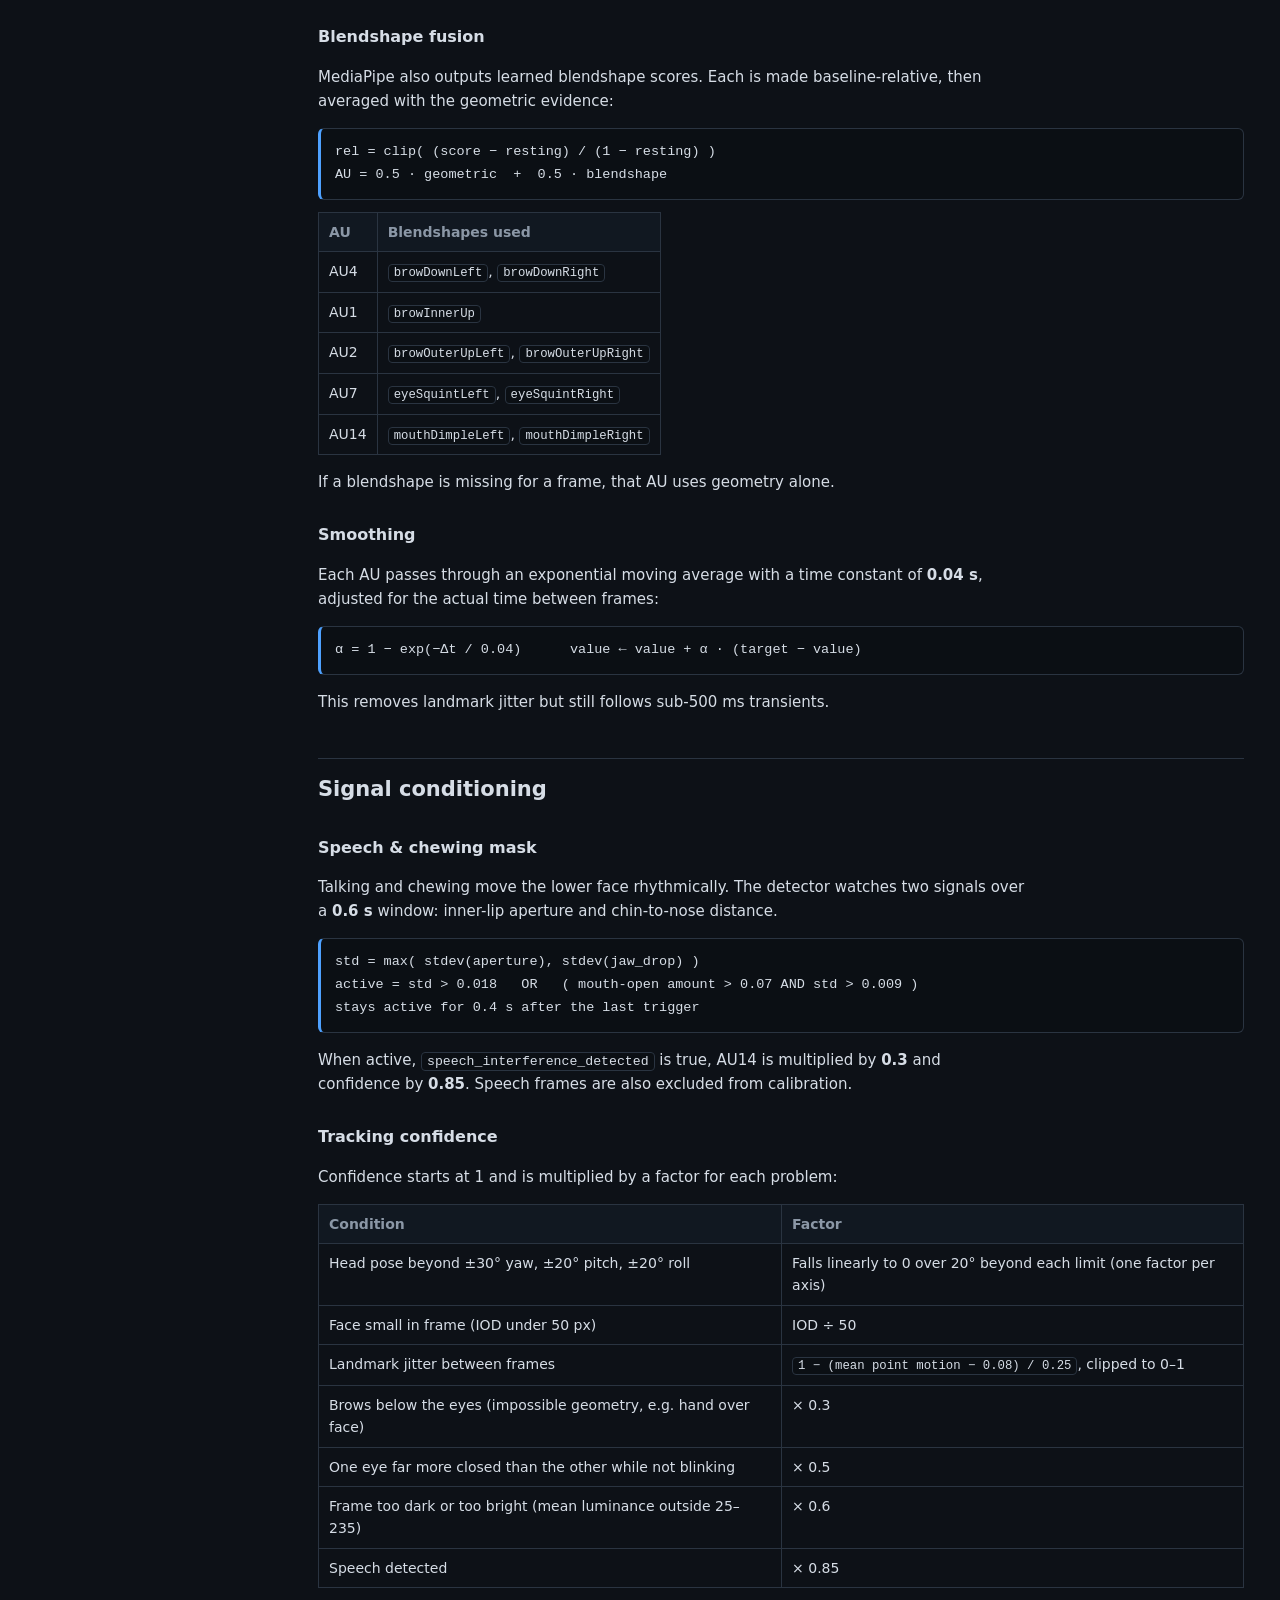
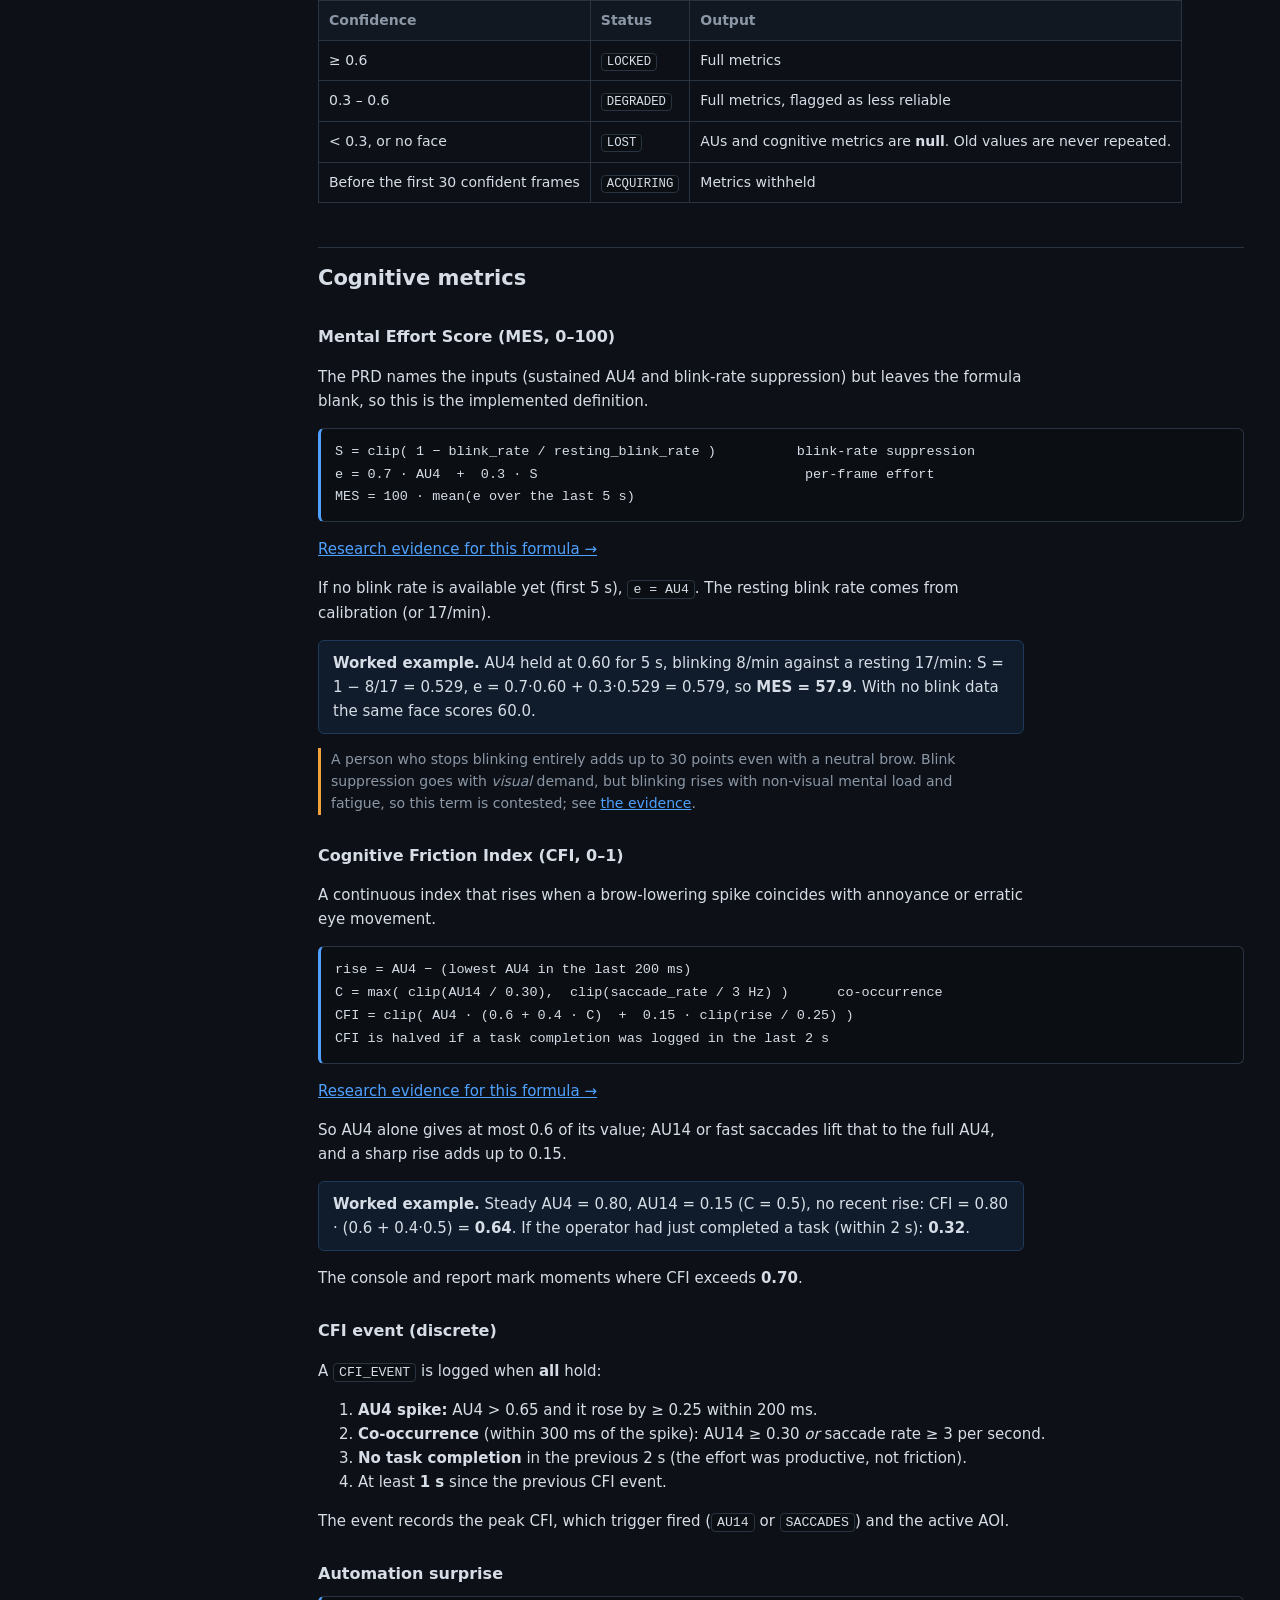
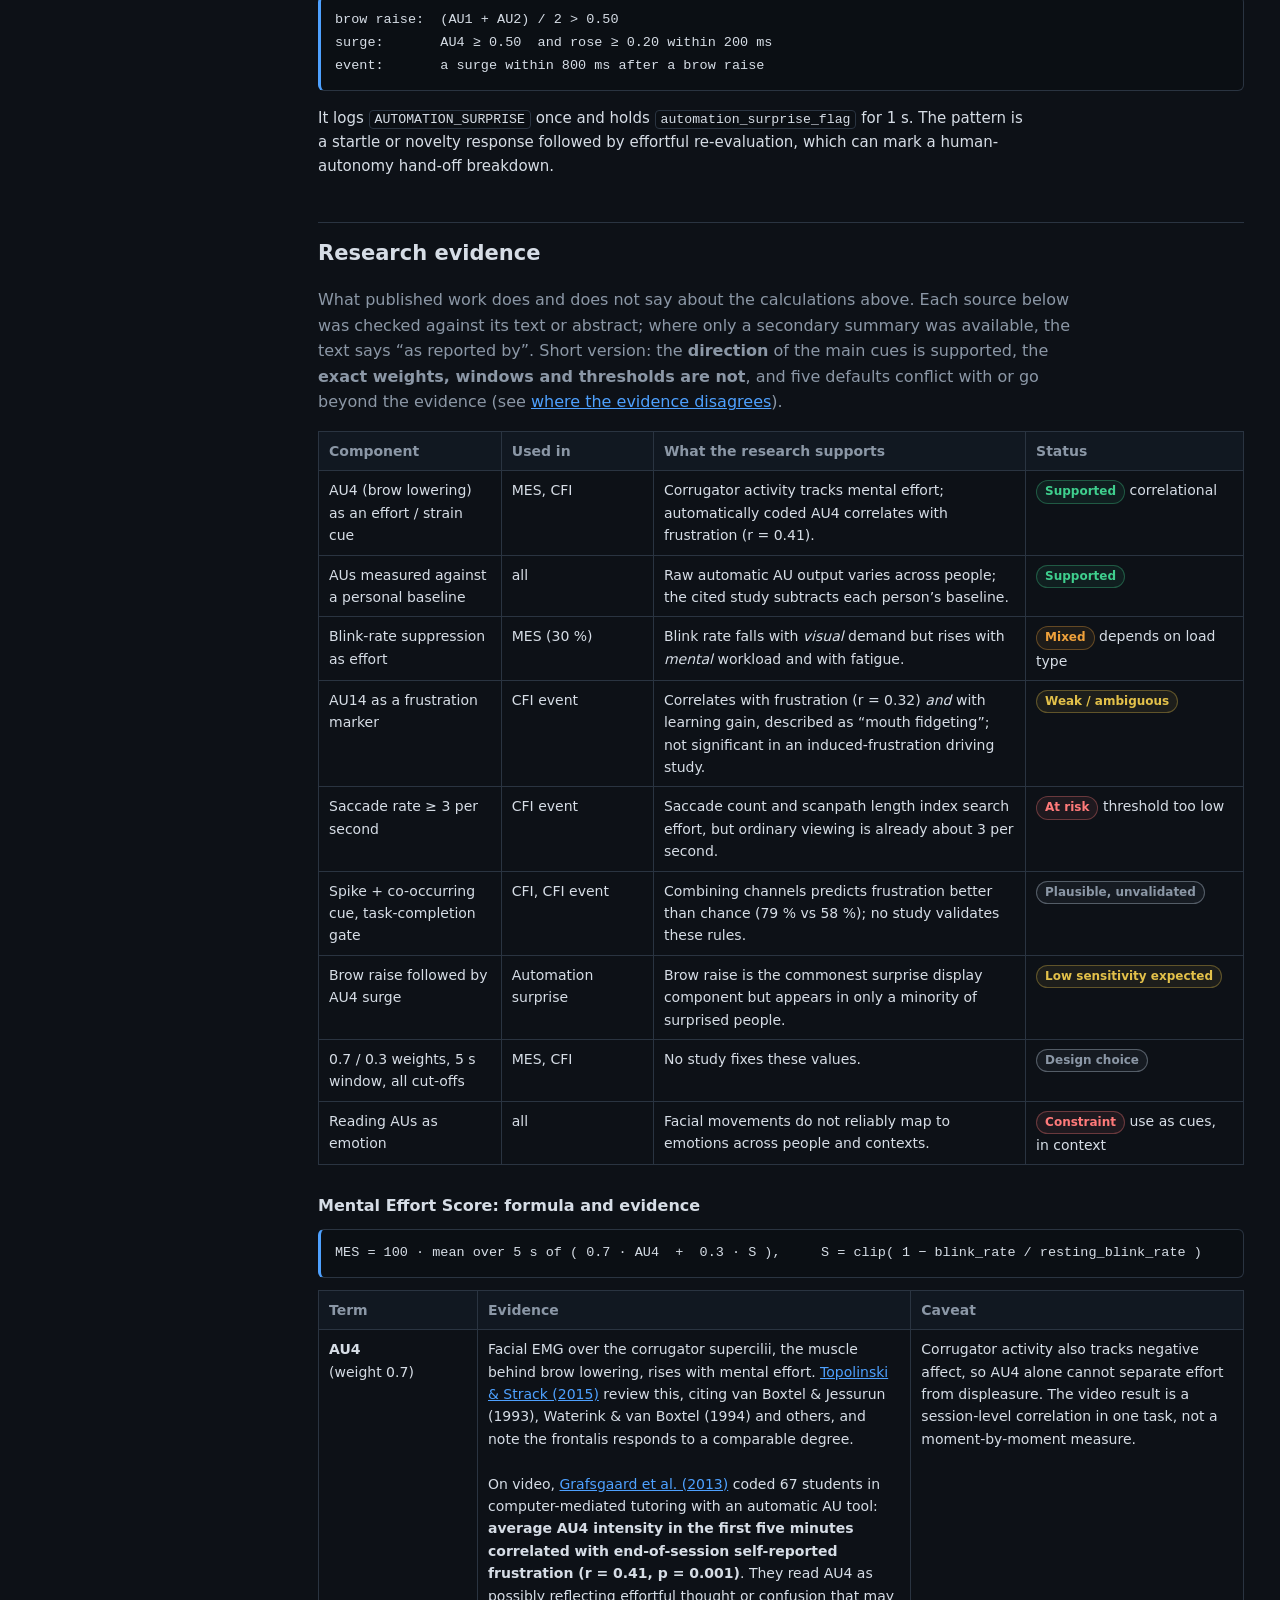
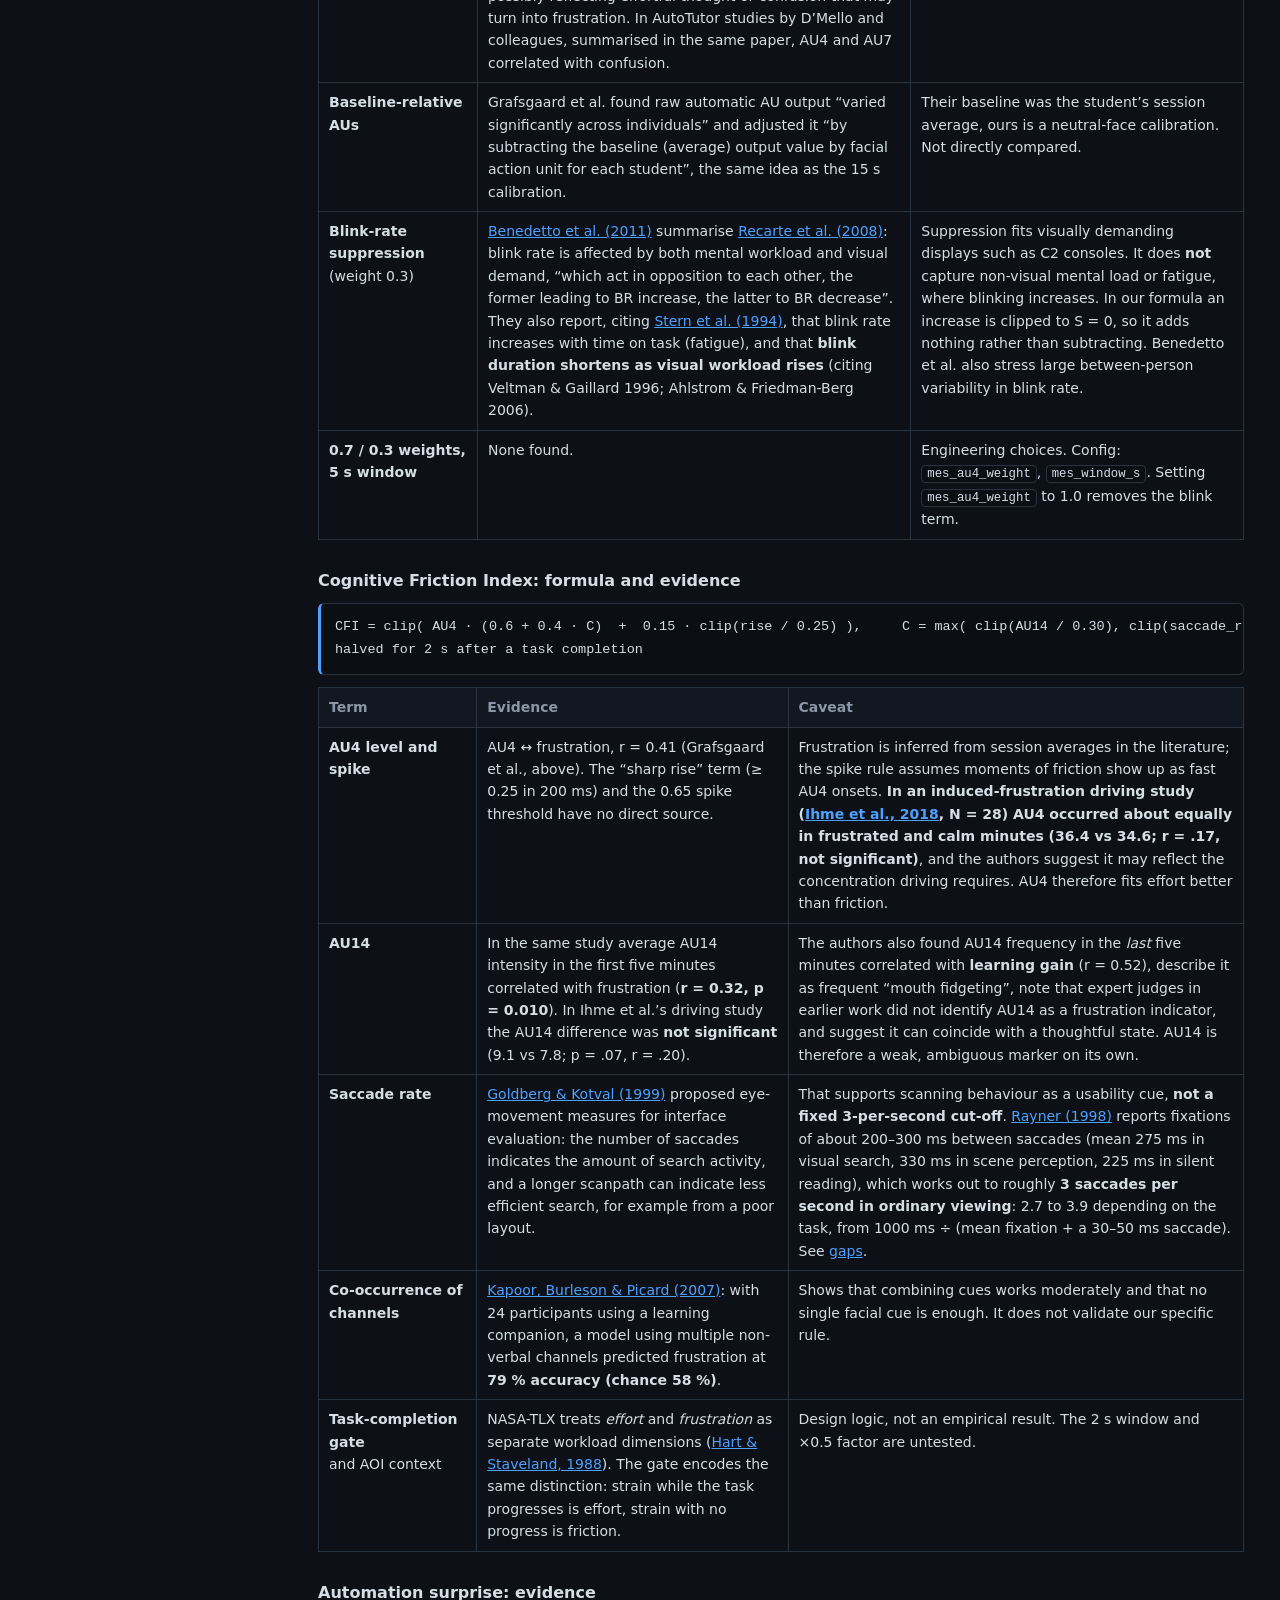
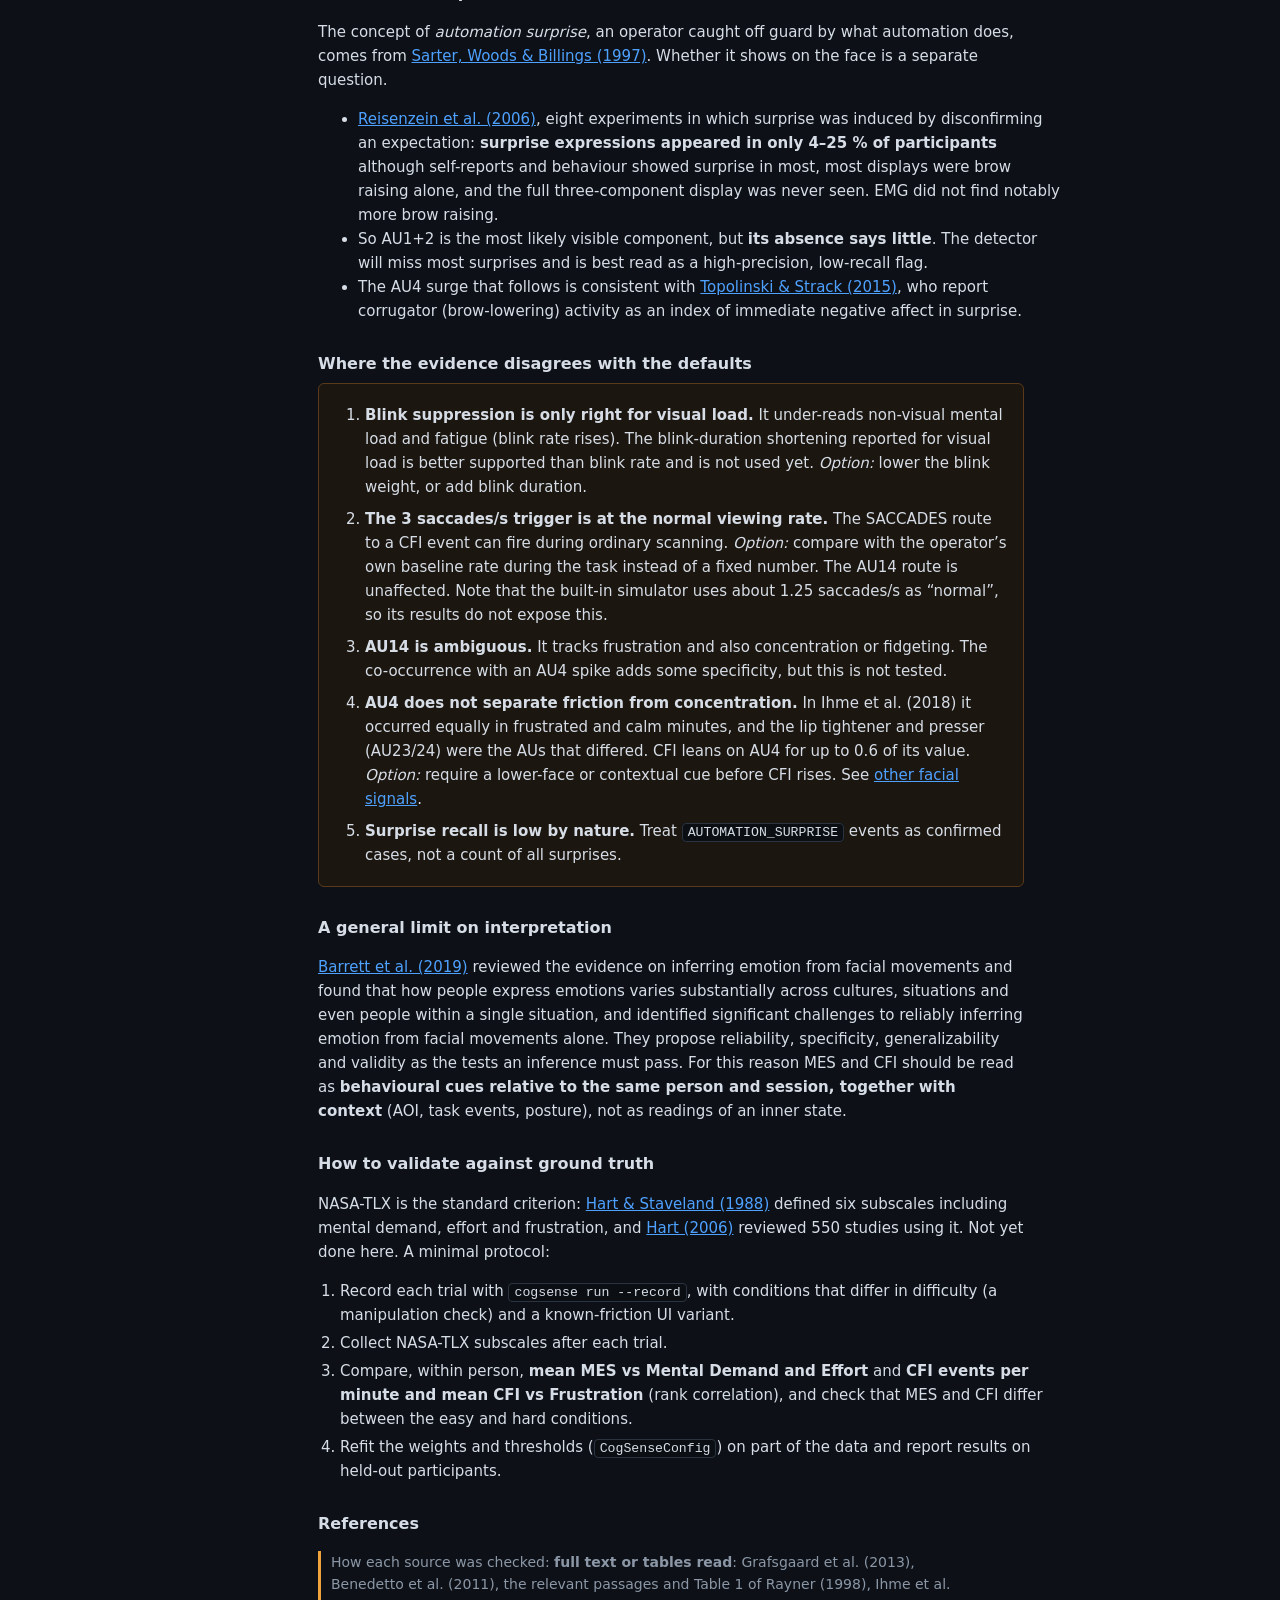
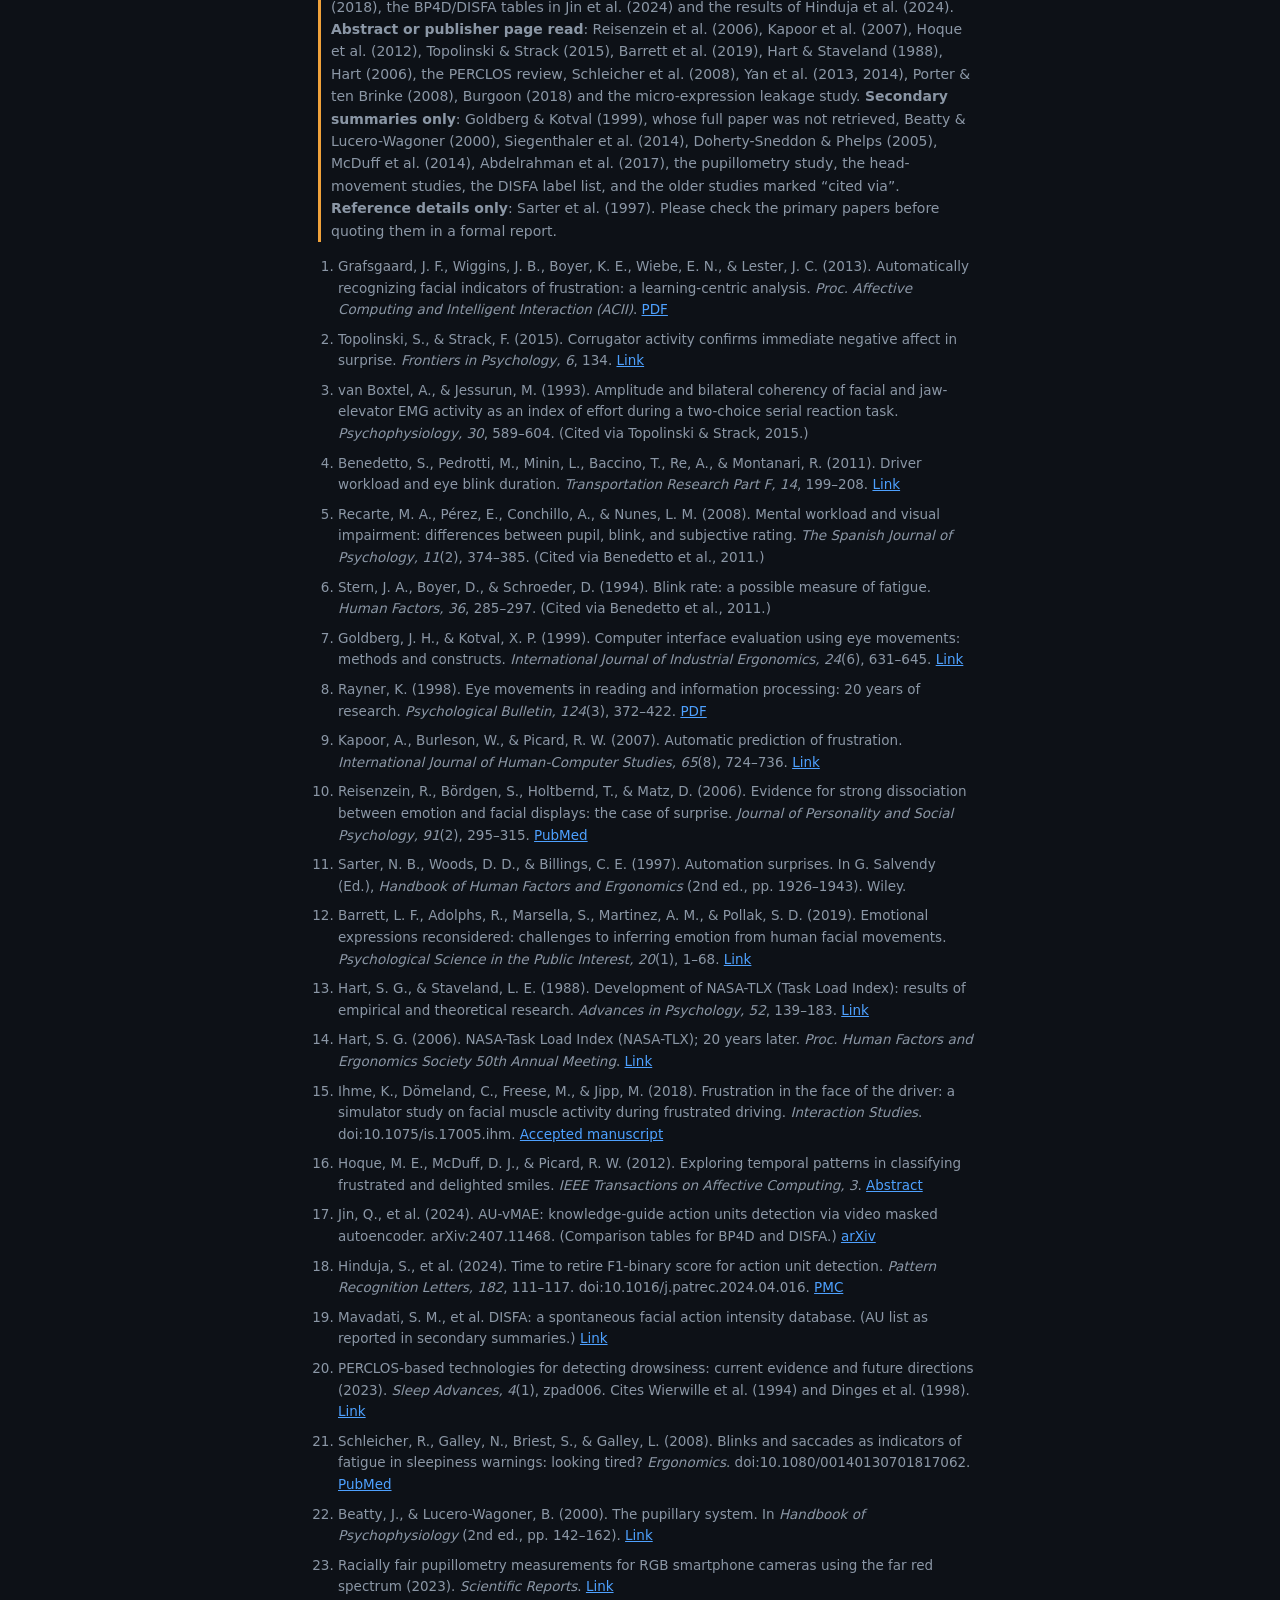
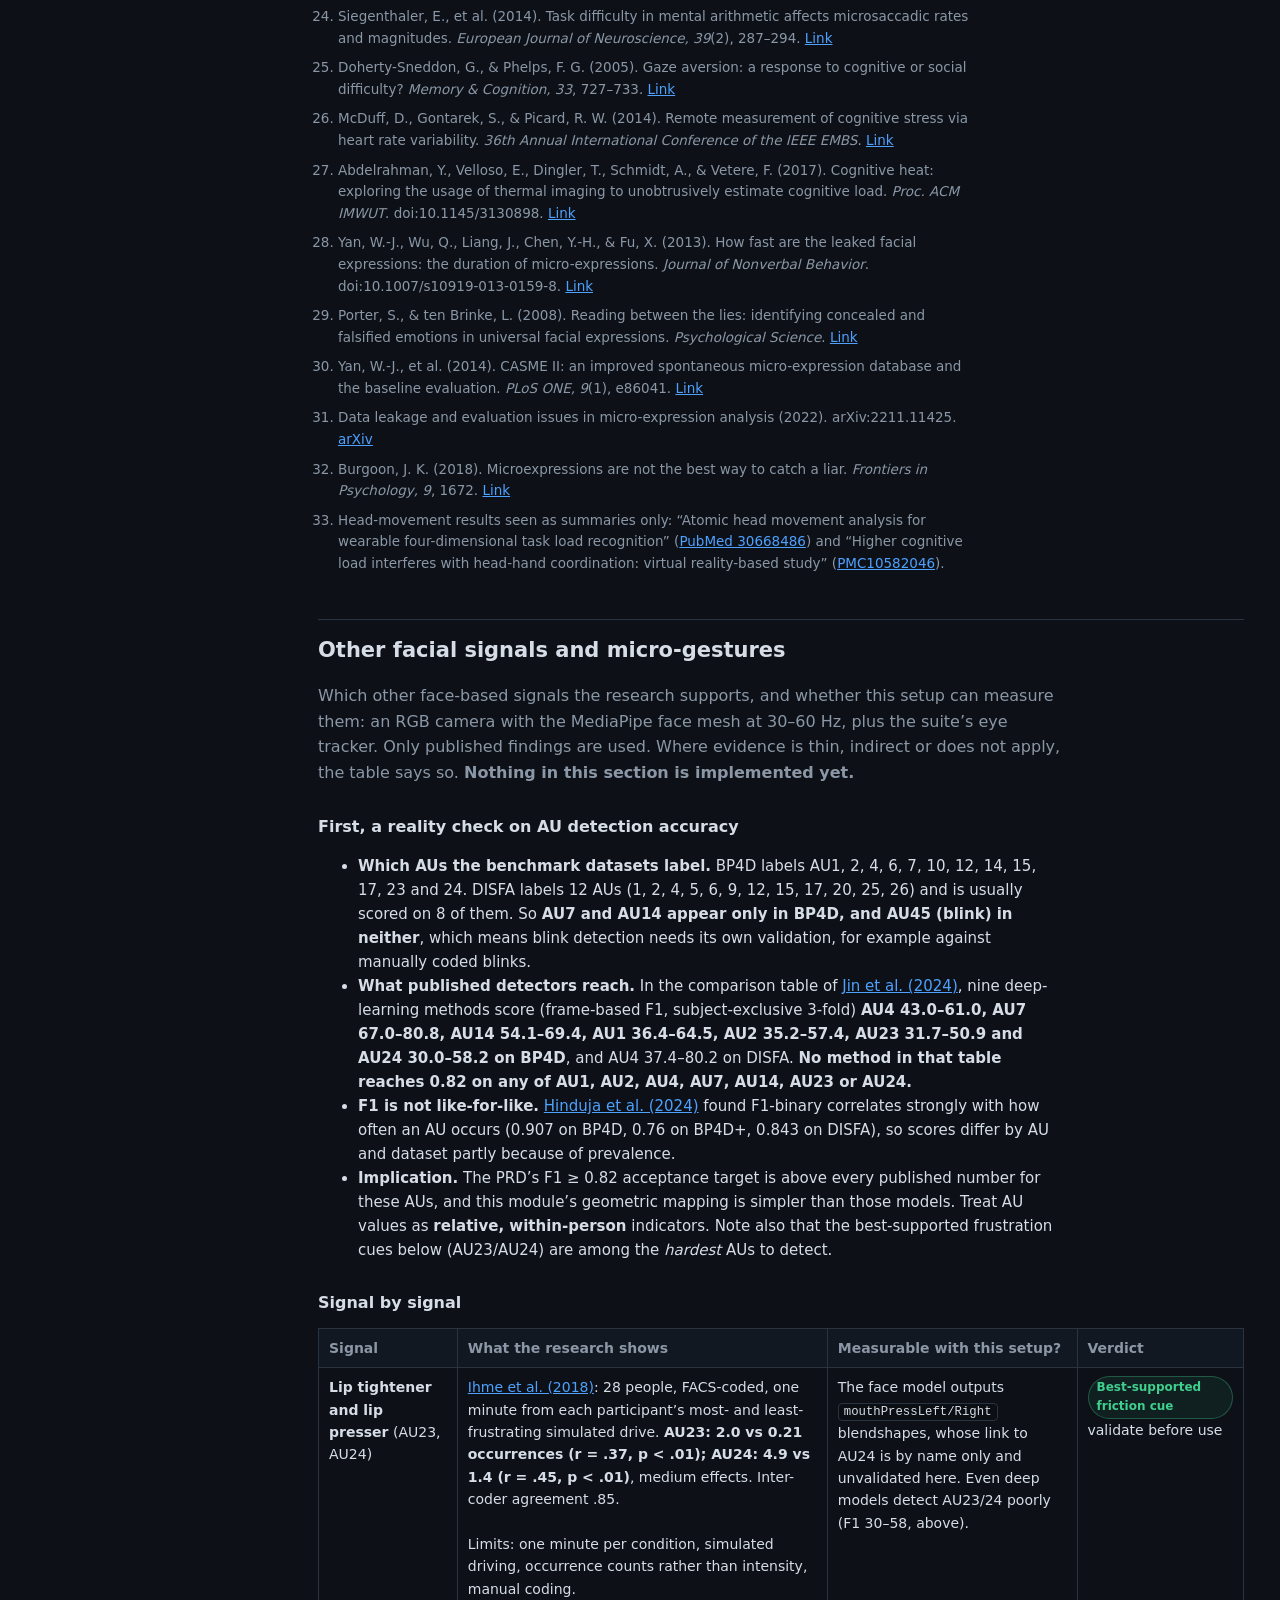
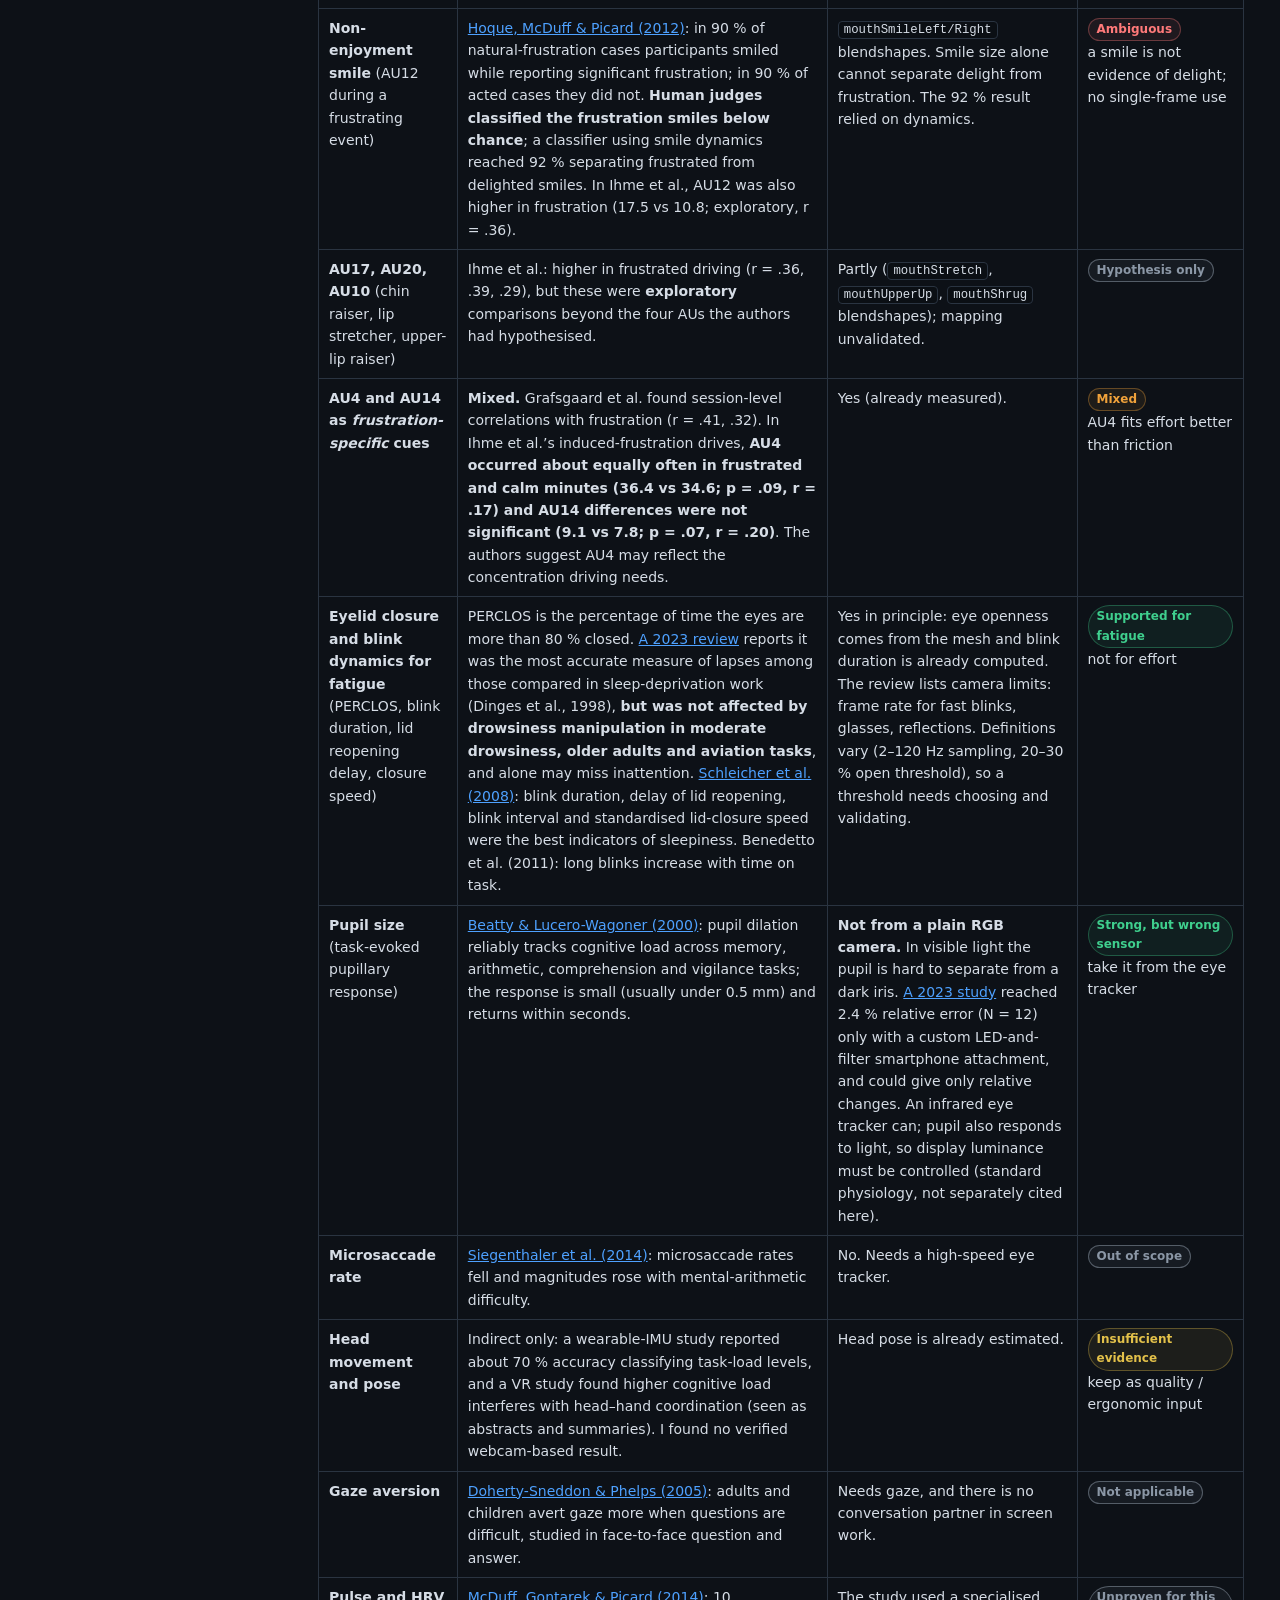
==== commit ce41a34a: "Docs: evidence on other facial signals and micro-gestures New section, evidence-only, covering what " ====
--- a/dashboard/docs.html
+++ b/dashboard/docs.html
@@ -55,6 +55,13 @@
         <li><a href="#references">References</a></li>
       </ol>
     </li>
+    <li><a href="#other-signals">Other facial signals</a>
+      <ol>
+        <li><a href="#au-accuracy">AU accuracy check</a></li>
+        <li><a href="#other-table">Signal by signal</a></li>
+        <li><a href="#other-priorities">What to add, in order</a></li>
+      </ol>
+    </li>
     <li><a href="#fusion">Fusion &amp; insights</a>
       <ol>
         <li><a href="#aoi">Gaze &amp; AOI</a></li>
@@ -249,14 +256,14 @@
 
 <section id="evidence">
 <h2>Research evidence</h2>
-<p class="lead">What published work does and does not say about the calculations above. Each source below was checked against its text or abstract; where only a secondary summary was available, the text says “as reported by”. Short version: the <b>direction</b> of the main cues is supported, the <b>exact weights, windows and thresholds are not</b>, and four defaults conflict with or go beyond the evidence (see <a href="#evidence-gaps">where the evidence disagrees</a>).</p>
+<p class="lead">What published work does and does not say about the calculations above. Each source below was checked against its text or abstract; where only a secondary summary was available, the text says “as reported by”. Short version: the <b>direction</b> of the main cues is supported, the <b>exact weights, windows and thresholds are not</b>, and five defaults conflict with or go beyond the evidence (see <a href="#evidence-gaps">where the evidence disagrees</a>).</p>
 
 <table class="evid">
 <tr><th>Component</th><th>Used in</th><th>What the research supports</th><th>Status</th></tr>
 <tr><td>AU4 (brow lowering) as an effort / strain cue</td><td>MES, CFI</td><td>Corrugator activity tracks mental effort; automatically coded AU4 correlates with frustration (r = 0.41).</td><td><span class="badge ok">Supported</span> correlational</td></tr>
 <tr><td>AUs measured against a personal baseline</td><td>all</td><td>Raw automatic AU output varies across people; the cited study subtracts each person’s baseline.</td><td><span class="badge ok">Supported</span></td></tr>
 <tr><td>Blink-rate suppression as effort</td><td>MES (30 %)</td><td>Blink rate falls with <i>visual</i> demand but rises with <i>mental</i> workload and with fatigue.</td><td><span class="badge mixed">Mixed</span> depends on load type</td></tr>
-<tr><td>AU14 as a frustration marker</td><td>CFI event</td><td>Correlates with frustration (r = 0.32) <i>and</i> with learning gain; described as “mouth fidgeting”.</td><td><span class="badge weak">Weak / ambiguous</span></td></tr>
+<tr><td>AU14 as a frustration marker</td><td>CFI event</td><td>Correlates with frustration (r = 0.32) <i>and</i> with learning gain, described as “mouth fidgeting”; not significant in an induced-frustration driving study.</td><td><span class="badge weak">Weak / ambiguous</span></td></tr>
 <tr><td>Saccade rate ≥ 3 per second</td><td>CFI event</td><td>Saccade count and scanpath length index search effort, but ordinary viewing is already about 3 per second.</td><td><span class="badge risk">At risk</span> threshold too low</td></tr>
 <tr><td>Spike + co-occurring cue, task-completion gate</td><td>CFI, CFI event</td><td>Combining channels predicts frustration better than chance (79 % vs 58 %); no study validates these rules.</td><td><span class="badge design">Plausible, unvalidated</span></td></tr>
 <tr><td>Brow raise followed by AU4 surge</td><td>Automation surprise</td><td>Brow raise is the commonest surprise display component but appears in only a minority of surprised people.</td><td><span class="badge weak">Low sensitivity expected</span></td></tr>
@@ -288,9 +295,9 @@
 <tr><th>Term</th><th>Evidence</th><th>Caveat</th></tr>
 <tr><td><b>AU4 level and spike</b></td>
 <td>AU4 ↔ frustration, r = 0.41 (Grafsgaard et al., above). The “sharp rise” term (≥ 0.25 in 200 ms) and the 0.65 spike threshold have no direct source.</td>
-<td>Frustration is inferred from session averages in the literature; the spike rule assumes moments of friction show up as fast AU4 onsets.</td></tr>
+<td>Frustration is inferred from session averages in the literature; the spike rule assumes moments of friction show up as fast AU4 onsets. <b>In an induced-frustration driving study (<a href="#ref-ihme">Ihme et al., 2018</a>, N = 28) AU4 occurred about equally in frustrated and calm minutes (36.4 vs 34.6; r = .17, not significant)</b>, and the authors suggest it may reflect the concentration driving requires. AU4 therefore fits effort better than friction.</td></tr>
 <tr><td><b>AU14</b></td>
-<td>In the same study average AU14 intensity in the first five minutes correlated with frustration (<b>r = 0.32, p = 0.010</b>).</td>
+<td>In the same study average AU14 intensity in the first five minutes correlated with frustration (<b>r = 0.32, p = 0.010</b>). In Ihme et al.’s driving study the AU14 difference was <b>not significant</b> (9.1 vs 7.8; p = .07, r = .20).</td>
 <td>The authors also found AU14 frequency in the <i>last</i> five minutes correlated with <b>learning gain</b> (r = 0.52), describe it as frequent “mouth fidgeting”, note that expert judges in earlier work did not identify AU14 as a frustration indicator, and suggest it can coincide with a thoughtful state. AU14 is therefore a weak, ambiguous marker on its own.</td></tr>
 <tr><td><b>Saccade rate</b></td>
 <td><a href="#ref-goldberg">Goldberg &amp; Kotval (1999)</a> proposed eye-movement measures for interface evaluation: the number of saccades indicates the amount of search activity, and a longer scanpath can indicate less efficient search, for example from a poor layout.</td>
@@ -317,6 +324,7 @@
   <li><b>Blink suppression is only right for visual load.</b> It under-reads non-visual mental load and fatigue (blink rate rises). The blink-duration shortening reported for visual load is better supported than blink rate and is not used yet. <i>Option:</i> lower the blink weight, or add blink duration.</li>
   <li><b>The 3 saccades/s trigger is at the normal viewing rate.</b> The SACCADES route to a CFI event can fire during ordinary scanning. <i>Option:</i> compare with the operator’s own baseline rate during the task instead of a fixed number. The AU14 route is unaffected. Note that the built-in simulator uses about 1.25 saccades/s as “normal”, so its results do not expose this.</li>
   <li><b>AU14 is ambiguous.</b> It tracks frustration and also concentration or fidgeting. The co-occurrence with an AU4 spike adds some specificity, but this is not tested.</li>
+  <li><b>AU4 does not separate friction from concentration.</b> In Ihme et al. (2018) it occurred equally in frustrated and calm minutes, and the lip tightener and presser (AU23/24) were the AUs that differed. CFI leans on AU4 for up to 0.6 of its value. <i>Option:</i> require a lower-face or contextual cue before CFI rises. See <a href="#other-signals">other facial signals</a>.</li>
   <li><b>Surprise recall is low by nature.</b> Treat <code>AUTOMATION_SURPRISE</code> events as confirmed cases, not a count of all surprises.</li>
 </ol>
 </div>
@@ -334,7 +342,7 @@
 </ol>
 
 <h3 id="references">References</h3>
-<p class="note">How each source was checked: <b>full text read</b>: Grafsgaard et al. (2013), Benedetto et al. (2011), and the relevant passages and Table 1 of Rayner (1998). <b>Abstract or publisher page read</b>: Reisenzein et al. (2006), Kapoor et al. (2007), Topolinski &amp; Strack (2015), Barrett et al. (2019), Hart &amp; Staveland (1988) and Hart (2006). <b>Secondary summaries only</b>: Goldberg &amp; Kotval (1999), whose full paper was not retrieved, and the older studies marked “cited via”. <b>Reference details only</b>: Sarter et al. (1997). Please check the primary papers before quoting them in a formal report.</p>
+<p class="note">How each source was checked: <b>full text or tables read</b>: Grafsgaard et al. (2013), Benedetto et al. (2011), the relevant passages and Table 1 of Rayner (1998), Ihme et al. (2018), the BP4D/DISFA tables in Jin et al. (2024) and the results of Hinduja et al. (2024). <b>Abstract or publisher page read</b>: Reisenzein et al. (2006), Kapoor et al. (2007), Hoque et al. (2012), Topolinski &amp; Strack (2015), Barrett et al. (2019), Hart &amp; Staveland (1988), Hart (2006), the PERCLOS review, Schleicher et al. (2008), Yan et al. (2013, 2014), Porter &amp; ten Brinke (2008), Burgoon (2018) and the micro-expression leakage study. <b>Secondary summaries only</b>: Goldberg &amp; Kotval (1999), whose full paper was not retrieved, Beatty &amp; Lucero-Wagoner (2000), Siegenthaler et al. (2014), Doherty-Sneddon &amp; Phelps (2005), McDuff et al. (2014), Abdelrahman et al. (2017), the pupillometry study, the head-movement studies, the DISFA label list, and the older studies marked “cited via”. <b>Reference details only</b>: Sarter et al. (1997). Please check the primary papers before quoting them in a formal report.</p>
 <ol class="refs">
   <li id="ref-grafsgaard">Grafsgaard, J. F., Wiggins, J. B., Boyer, K. E., Wiebe, E. N., &amp; Lester, J. C. (2013). Automatically recognizing facial indicators of frustration: a learning-centric analysis. <i>Proc. Affective Computing and Intelligent Interaction (ACII)</i>. <a href="https://intellimedia.ncsu.edu/wp-content/uploads/sites/42/grafsgaard-acii-2013.pdf">PDF</a></li>
   <li id="ref-topolinski">Topolinski, S., &amp; Strack, F. (2015). Corrugator activity confirms immediate negative affect in surprise. <i>Frontiers in Psychology, 6</i>, 134. <a href="https://www.frontiersin.org/journals/psychology/articles/10.3389/fpsyg.2015.00134/full">Link</a></li>
@@ -350,6 +358,114 @@
   <li id="ref-barrett">Barrett, L. F., Adolphs, R., Marsella, S., Martinez, A. M., &amp; Pollak, S. D. (2019). Emotional expressions reconsidered: challenges to inferring emotion from human facial movements. <i>Psychological Science in the Public Interest, 20</i>(1), 1–68. <a href="https://www.psychologicalscience.org/publications/emotional-expressions-reconsidered-challenges-to-inferring-emotion-from-human-facial-movements.html">Link</a></li>
   <li id="ref-hart88">Hart, S. G., &amp; Staveland, L. E. (1988). Development of NASA-TLX (Task Load Index): results of empirical and theoretical research. <i>Advances in Psychology, 52</i>, 139–183. <a href="https://www.sciencedirect.com/science/chapter/bookseries/abs/pii/S0166411508623869">Link</a></li>
   <li id="ref-hart06">Hart, S. G. (2006). NASA-Task Load Index (NASA-TLX); 20 years later. <i>Proc. Human Factors and Ergonomics Society 50th Annual Meeting</i>. <a href="https://journals.sagepub.com/doi/10.1177/154193120605000909">Link</a></li>
+  <li id="ref-ihme">Ihme, K., Dömeland, C., Freese, M., &amp; Jipp, M. (2018). Frustration in the face of the driver: a simulator study on facial muscle activity during frustrated driving. <i>Interaction Studies</i>. doi:10.1075/is.17005.ihm. <a href="https://elib.dlr.de/100708/1/Ihme_InteractionStudies_accepted_20170713.pdf">Accepted manuscript</a></li>
+  <li id="ref-hoque">Hoque, M. E., McDuff, D. J., &amp; Picard, R. W. (2012). Exploring temporal patterns in classifying frustrated and delighted smiles. <i>IEEE Transactions on Affective Computing, 3</i>. <a href="https://www.media.mit.edu/publications/exploring-temporal-patterns-in-classifying-frustrated-and-delighted-smiles/">Abstract</a></li>
+  <li id="ref-jin">Jin, Q., et al. (2024). AU-vMAE: knowledge-guide action units detection via video masked autoencoder. arXiv:2407.11468. (Comparison tables for BP4D and DISFA.) <a href="https://arxiv.org/abs/2407.11468">arXiv</a></li>
+  <li id="ref-hinduja">Hinduja, S., et al. (2024). Time to retire F1-binary score for action unit detection. <i>Pattern Recognition Letters, 182</i>, 111–117. doi:10.1016/j.patrec.2024.04.016. <a href="https://pmc.ncbi.nlm.nih.gov/articles/PMC11290352/">PMC</a></li>
+  <li>Mavadati, S. M., et al. DISFA: a spontaneous facial action intensity database. (AU list as reported in secondary summaries.) <a href="https://www.researchgate.net/publication/248703363_DISFA_A_Spontaneous_Facial_Action_Intensity_Database">Link</a></li>
+  <li id="ref-perclos">PERCLOS-based technologies for detecting drowsiness: current evidence and future directions (2023). <i>Sleep Advances, 4</i>(1), zpad006. Cites Wierwille et al. (1994) and Dinges et al. (1998). <a href="https://academic.oup.com/sleepadvances/article/4/1/zpad006/7000589">Link</a></li>
+  <li id="ref-schleicher">Schleicher, R., Galley, N., Briest, S., &amp; Galley, L. (2008). Blinks and saccades as indicators of fatigue in sleepiness warnings: looking tired? <i>Ergonomics</i>. doi:10.1080/00140130701817062. <a href="https://pubmed.ncbi.nlm.nih.gov/18568959/">PubMed</a></li>
+  <li id="ref-beatty">Beatty, J., &amp; Lucero-Wagoner, B. (2000). The pupillary system. In <i>Handbook of Psychophysiology</i> (2nd ed., pp. 142–162). <a href="https://www.researchgate.net/publication/232569562_The_pupillary_system">Link</a></li>
+  <li id="ref-farred">Racially fair pupillometry measurements for RGB smartphone cameras using the far red spectrum (2023). <i>Scientific Reports</i>. <a href="https://www.nature.com/articles/s41598-023-40796-0">Link</a></li>
+  <li id="ref-siegenthaler">Siegenthaler, E., et al. (2014). Task difficulty in mental arithmetic affects microsaccadic rates and magnitudes. <i>European Journal of Neuroscience, 39</i>(2), 287–294. <a href="https://onlinelibrary.wiley.com/doi/10.1111/ejn.12395">Link</a></li>
+  <li id="ref-doherty">Doherty-Sneddon, G., &amp; Phelps, F. G. (2005). Gaze aversion: a response to cognitive or social difficulty? <i>Memory &amp; Cognition, 33</i>, 727–733. <a href="https://link.springer.com/article/10.3758/BF03195338">Link</a></li>
+  <li id="ref-mcduff">McDuff, D., Gontarek, S., &amp; Picard, R. W. (2014). Remote measurement of cognitive stress via heart rate variability. <i>36th Annual International Conference of the IEEE EMBS</i>. <a href="https://www.semanticscholar.org/paper/Remote-measurement-of-cognitive-stress-via-heart-McDuff-Gontarek/e3d239712654e3d38cb0532fd748892b4a78d604">Link</a></li>
+  <li id="ref-abdelrahman">Abdelrahman, Y., Velloso, E., Dingler, T., Schmidt, A., &amp; Vetere, F. (2017). Cognitive heat: exploring the usage of thermal imaging to unobtrusively estimate cognitive load. <i>Proc. ACM IMWUT</i>. doi:10.1145/3130898. <a href="https://epub.ub.uni-muenchen.de/68284/">Link</a></li>
+  <li id="ref-yan13">Yan, W.-J., Wu, Q., Liang, J., Chen, Y.-H., &amp; Fu, X. (2013). How fast are the leaked facial expressions: the duration of micro-expressions. <i>Journal of Nonverbal Behavior</i>. doi:10.1007/s10919-013-0159-8. <a href="https://link.springer.com/article/10.1007/s10919-013-0159-8">Link</a></li>
+  <li id="ref-porter">Porter, S., &amp; ten Brinke, L. (2008). Reading between the lies: identifying concealed and falsified emotions in universal facial expressions. <i>Psychological Science</i>. <a href="https://journals.sagepub.com/doi/abs/10.1111/j.1467-9280.2008.02116.x">Link</a></li>
+  <li id="ref-casme">Yan, W.-J., et al. (2014). CASME II: an improved spontaneous micro-expression database and the baseline evaluation. <i>PLoS ONE, 9</i>(1), e86041. <a href="https://journals.plos.org/plosone/article?id=10.1371%2Fjournal.pone.0086041">Link</a></li>
+  <li id="ref-leak">Data leakage and evaluation issues in micro-expression analysis (2022). arXiv:2211.11425. <a href="https://arxiv.org/abs/2211.11425">arXiv</a></li>
+  <li id="ref-burgoon">Burgoon, J. K. (2018). Microexpressions are not the best way to catch a liar. <i>Frontiers in Psychology, 9</i>, 1672. <a href="https://www.ncbi.nlm.nih.gov/pmc/articles/PMC6158306/">Link</a></li>
+  <li>Head-movement results seen as summaries only: “Atomic head movement analysis for wearable four-dimensional task load recognition” (<a href="https://pubmed.ncbi.nlm.nih.gov/30668486/">PubMed 30668486</a>) and “Higher cognitive load interferes with head-hand coordination: virtual reality-based study” (<a href="https://pmc.ncbi.nlm.nih.gov/articles/PMC10582046/">PMC10582046</a>).</li>
+</ol>
+</section>
+
+<section id="other-signals">
+<h2>Other facial signals and micro-gestures</h2>
+<p class="lead">Which other face-based signals the research supports, and whether this setup can measure them: an RGB camera with the MediaPipe face mesh at 30–60 Hz, plus the suite’s eye tracker. Only published findings are used. Where evidence is thin, indirect or does not apply, the table says so. <b>Nothing in this section is implemented yet.</b></p>
+
+<h3 id="au-accuracy">First, a reality check on AU detection accuracy</h3>
+<ul>
+  <li><b>Which AUs the benchmark datasets label.</b> BP4D labels AU1, 2, 4, 6, 7, 10, 12, 14, 15, 17, 23 and 24. DISFA labels 12 AUs (1, 2, 4, 5, 6, 9, 12, 15, 17, 20, 25, 26) and is usually scored on 8 of them. So <b>AU7 and AU14 appear only in BP4D, and AU45 (blink) in neither</b>, which means blink detection needs its own validation, for example against manually coded blinks.</li>
+  <li><b>What published detectors reach.</b> In the comparison table of <a href="#ref-jin">Jin et al. (2024)</a>, nine deep-learning methods score (frame-based F1, subject-exclusive 3-fold) <b>AU4 43.0–61.0, AU7 67.0–80.8, AU14 54.1–69.4, AU1 36.4–64.5, AU2 35.2–57.4, AU23 31.7–50.9 and AU24 30.0–58.2 on BP4D</b>, and AU4 37.4–80.2 on DISFA. <b>No method in that table reaches 0.82 on any of AU1, AU2, AU4, AU7, AU14, AU23 or AU24.</b></li>
+  <li><b>F1 is not like-for-like.</b> <a href="#ref-hinduja">Hinduja et al. (2024)</a> found F1-binary correlates strongly with how often an AU occurs (0.907 on BP4D, 0.76 on BP4D+, 0.843 on DISFA), so scores differ by AU and dataset partly because of prevalence.</li>
+  <li><b>Implication.</b> The PRD’s F1 ≥ 0.82 acceptance target is above every published number for these AUs, and this module’s geometric mapping is simpler than those models. Treat AU values as <b>relative, within-person</b> indicators. Note also that the best-supported frustration cues below (AU23/AU24) are among the <i>hardest</i> AUs to detect.</li>
+</ul>
+
+<h3 id="other-table">Signal by signal</h3>
+<table class="evid four">
+<tr><th>Signal</th><th>What the research shows</th><th>Measurable with this setup?</th><th>Verdict</th></tr>
+
+<tr><td><b>Lip tightener and lip presser</b> (AU23, AU24)</td>
+<td><a href="#ref-ihme">Ihme et al. (2018)</a>: 28 people, FACS-coded, one minute from each participant’s most- and least-frustrating simulated drive. <b>AU23: 2.0 vs 0.21 occurrences (r = .37, p &lt; .01); AU24: 4.9 vs 1.4 (r = .45, p &lt; .01)</b>, medium effects. Inter-coder agreement .85.<br><br>Limits: one minute per condition, simulated driving, occurrence counts rather than intensity, manual coding.</td>
+<td>The face model outputs <code>mouthPressLeft/Right</code> blendshapes, whose link to AU24 is by name only and unvalidated here. Even deep models detect AU23/24 poorly (F1 30–58, above).</td>
+<td><span class="badge ok">Best-supported friction cue</span><br>validate before use</td></tr>
+
+<tr><td><b>Non-enjoyment smile</b> (AU12 during a frustrating event)</td>
+<td><a href="#ref-hoque">Hoque, McDuff &amp; Picard (2012)</a>: in 90 % of natural-frustration cases participants smiled while reporting significant frustration; in 90 % of acted cases they did not. <b>Human judges classified the frustration smiles below chance</b>; a classifier using smile dynamics reached 92 % separating frustrated from delighted smiles. In Ihme et al., AU12 was also higher in frustration (17.5 vs 10.8; exploratory, r = .36).</td>
+<td><code>mouthSmileLeft/Right</code> blendshapes. Smile size alone cannot separate delight from frustration. The 92 % result relied on dynamics.</td>
+<td><span class="badge risk">Ambiguous</span><br>a smile is not evidence of delight; no single-frame use</td></tr>
+
+<tr><td><b>AU17, AU20, AU10</b> (chin raiser, lip stretcher, upper-lip raiser)</td>
+<td>Ihme et al.: higher in frustrated driving (r = .36, .39, .29), but these were <b>exploratory</b> comparisons beyond the four AUs the authors had hypothesised.</td>
+<td>Partly (<code>mouthStretch</code>, <code>mouthUpperUp</code>, <code>mouthShrug</code> blendshapes); mapping unvalidated.</td>
+<td><span class="badge design">Hypothesis only</span></td></tr>
+
+<tr><td><b>AU4 and AU14 as <i>frustration-specific</i> cues</b></td>
+<td><b>Mixed.</b> Grafsgaard et al. found session-level correlations with frustration (r = .41, .32). In Ihme et al.’s induced-frustration drives, <b>AU4 occurred about equally often in frustrated and calm minutes (36.4 vs 34.6; p = .09, r = .17) and AU14 differences were not significant (9.1 vs 7.8; p = .07, r = .20)</b>. The authors suggest AU4 may reflect the concentration driving needs.</td>
+<td>Yes (already measured).</td>
+<td><span class="badge mixed">Mixed</span><br>AU4 fits effort better than friction</td></tr>
+
+<tr><td><b>Eyelid closure and blink dynamics for fatigue</b> (PERCLOS, blink duration, lid reopening delay, closure speed)</td>
+<td>PERCLOS is the percentage of time the eyes are more than 80 % closed. <a href="#ref-perclos">A 2023 review</a> reports it was the most accurate measure of lapses among those compared in sleep-deprivation work (Dinges et al., 1998), <b>but was not affected by drowsiness manipulation in moderate drowsiness, older adults and aviation tasks</b>, and alone may miss inattention. <a href="#ref-schleicher">Schleicher et al. (2008)</a>: blink duration, delay of lid reopening, blink interval and standardised lid-closure speed were the best indicators of sleepiness. Benedetto et al. (2011): long blinks increase with time on task.</td>
+<td>Yes in principle: eye openness comes from the mesh and blink duration is already computed. The review lists camera limits: frame rate for fast blinks, glasses, reflections. Definitions vary (2–120 Hz sampling, 20–30 % open threshold), so a threshold needs choosing and validating.</td>
+<td><span class="badge ok">Supported for fatigue</span><br>not for effort</td></tr>
+
+<tr><td><b>Pupil size</b> (task-evoked pupillary response)</td>
+<td><a href="#ref-beatty">Beatty &amp; Lucero-Wagoner (2000)</a>: pupil dilation reliably tracks cognitive load across memory, arithmetic, comprehension and vigilance tasks; the response is small (usually under 0.5 mm) and returns within seconds.</td>
+<td><b>Not from a plain RGB camera.</b> In visible light the pupil is hard to separate from a dark iris. <a href="#ref-farred">A 2023 study</a> reached 2.4 % relative error (N = 12) only with a custom LED-and-filter smartphone attachment, and could give only relative changes. An infrared eye tracker can; pupil also responds to light, so display luminance must be controlled (standard physiology, not separately cited here).</td>
+<td><span class="badge ok">Strong, but wrong sensor</span><br>take it from the eye tracker</td></tr>
+
+<tr><td><b>Microsaccade rate</b></td>
+<td><a href="#ref-siegenthaler">Siegenthaler et al. (2014)</a>: microsaccade rates fell and magnitudes rose with mental-arithmetic difficulty.</td>
+<td>No. Needs a high-speed eye tracker.</td>
+<td><span class="badge design">Out of scope</span></td></tr>
+
+<tr><td><b>Head movement and pose</b></td>
+<td>Indirect only: a wearable-IMU study reported about 70 % accuracy classifying task-load levels, and a VR study found higher cognitive load interferes with head–hand coordination (seen as abstracts and summaries). I found no verified webcam-based result.</td>
+<td>Head pose is already estimated.</td>
+<td><span class="badge weak">Insufficient evidence</span><br>keep as quality / ergonomic input</td></tr>
+
+<tr><td><b>Gaze aversion</b></td>
+<td><a href="#ref-doherty">Doherty-Sneddon &amp; Phelps (2005)</a>: adults and children avert gaze more when questions are difficult, studied in face-to-face question and answer.</td>
+<td>Needs gaze, and there is no conversation partner in screen work.</td>
+<td><span class="badge design">Not applicable</span></td></tr>
+
+<tr><td><b>Pulse and HRV from face video</b> (rPPG)</td>
+<td><a href="#ref-mcduff">McDuff, Gontarek &amp; Picard (2014)</a>: 10 participants filmed with a five-band camera at up to 3 m; a classifier using heart rate, breathing rate and HRV separated cognitive stress with 85 % accuracy (35 points above chance).</td>
+<td>The study used a specialised camera. I did not verify the result on an ordinary RGB webcam.</td>
+<td><span class="badge design">Unproven for this setup</span></td></tr>
+
+<tr><td><b>Facial temperature</b></td>
+<td><a href="#ref-abdelrahman">Abdelrahman et al. (2017)</a>: nose and forehead temperature, from a thermal camera, changes with cognitive load over seconds.</td>
+<td>No. Needs a thermal camera.</td>
+<td><span class="badge design">Out of scope</span></td></tr>
+
+<tr><td><b>Micro-expressions</b></td>
+<td><a href="#ref-yan13">Yan et al. (2013)</a>: leaked expressions last under 500 ms in total, with onset under 260 ms (109 selected from over 1,000 elicited). <a href="#ref-porter">Porter &amp; ten Brinke (2008)</a>, scoring 1/30 s frames: <b>micro-expressions (1/25–1/5 s) appeared in 21.95 % of participants and in 2 % of all expressions</b>. The CASME II database was filmed at <b>200 fps</b>, and its baseline reached 63.4 % on five classes (<a href="#ref-casme">Yan et al., 2014</a>). <a href="#ref-leak">A 2022 study</a> found that fixing data leakage in the field “can drastically reduce model performance, in some cases even making the models perform similarly to a random classifier”. <a href="#ref-burgoon">Burgoon (2018)</a> argues microexpressions are not the best way to catch a liar.</td>
+<td>This camera runs at 30–60 Hz, so a 100 ms movement spans only 3–6 frames, against 200 fps in the databases. Reliable recognition at this rate is not established.</td>
+<td><span class="badge risk">Do not claim</span><br>fast AU changes here are not micro-expressions</td></tr>
+</table>
+<p class="note">The face model returns 52 blendshape scores (brows, cheeks, eyes, jaw, mouth and nose), so many other movements are available. Their correspondence to FACS action units follows naming conventions, not validation, and the module currently uses 11 of them.</p>
+
+<h3 id="other-priorities">What the evidence suggests, in order</h3>
+<p>These are recommendations drawn from the evidence above, not results.</p>
+<ol class="steps">
+  <li><b>Pupil from the eye tracker.</b> The strongest physiological effort cue, and the suite already has the right sensor. Needs the tracker to export pupil diameter, plus luminance control.</li>
+  <li><b>A separate fatigue indicator.</b> Replace the fixed 500 ms eye-closure flag with PERCLOS-style closure fraction, blink duration and lid-reopening delay, kept <i>out of</i> the effort score. Validate the closure threshold, and check glasses and frame-rate limits.</li>
+  <li><b>Lip tightener/presser as an added friction cue, after validation.</b> It has the best direct evidence for frustration, but it is also hard to detect, so measure its accuracy against labelled data before it influences CFI.</li>
+  <li><b>Use AU4 mainly for effort and concentration.</b> The friction evidence for AU4 and AU14 alone is mixed, so friction should rest on co-occurring cues and task context.</li>
+  <li><b>Leave out</b> micro-expression detection, head movement as a load cue, and gaze aversion.</li>
 </ol>
 </section>
 
--- a/dashboard/docs.css
+++ b/dashboard/docs.css
@@ -62,3 +62,18 @@
 ol.refs { padding-left: 20px; font-size: 13.5px; color: var(--muted); }
 ol.refs li { margin: 8px 0; }
 ol.refs a, td a, p a, li a { color: var(--accent); }
+
+/* four-column evidence table: fit the column on desktop, scroll sideways on phones */
+.layout { max-width: 1240px; }
+table.evid.four { display: table; table-layout: fixed; }
+table.evid.four td, table.evid.four th { min-width: 0; overflow-wrap: anywhere; }
+table.evid.four th:nth-child(1), table.evid.four td:nth-child(1) { width: 15%; }
+table.evid.four th:nth-child(2), table.evid.four td:nth-child(2) { width: 40%; }
+table.evid.four th:nth-child(3), table.evid.four td:nth-child(3) { width: 27%; }
+table.evid.four th:nth-child(4), table.evid.four td:nth-child(4) { width: 18%; }
+table.evid.four .badge { white-space: normal; }
+@media (max-width: 800px) {
+  table.evid.four { display: block; table-layout: auto; }
+  table.evid.four td, table.evid.four th { min-width: 190px; width: auto; }
+  table.evid.four th:nth-child(1), table.evid.four td:nth-child(1) { min-width: 130px; }
+}
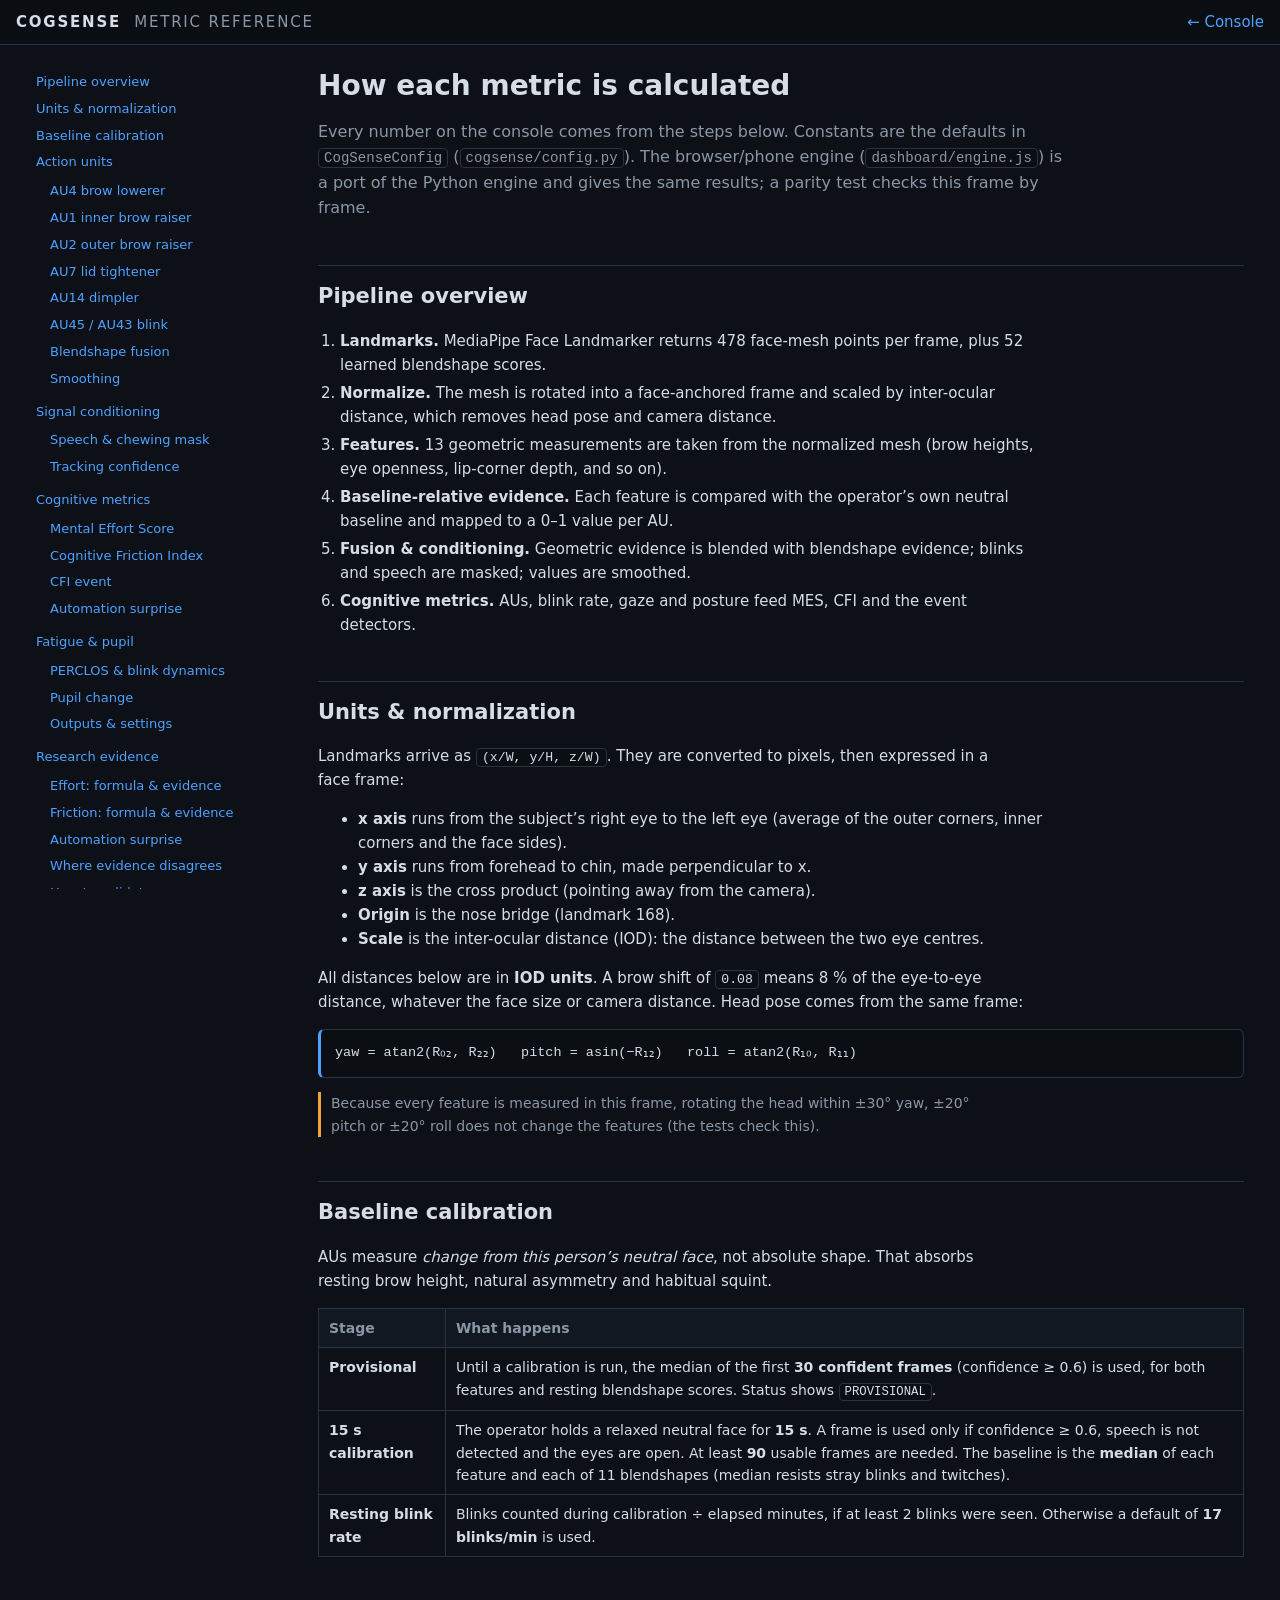
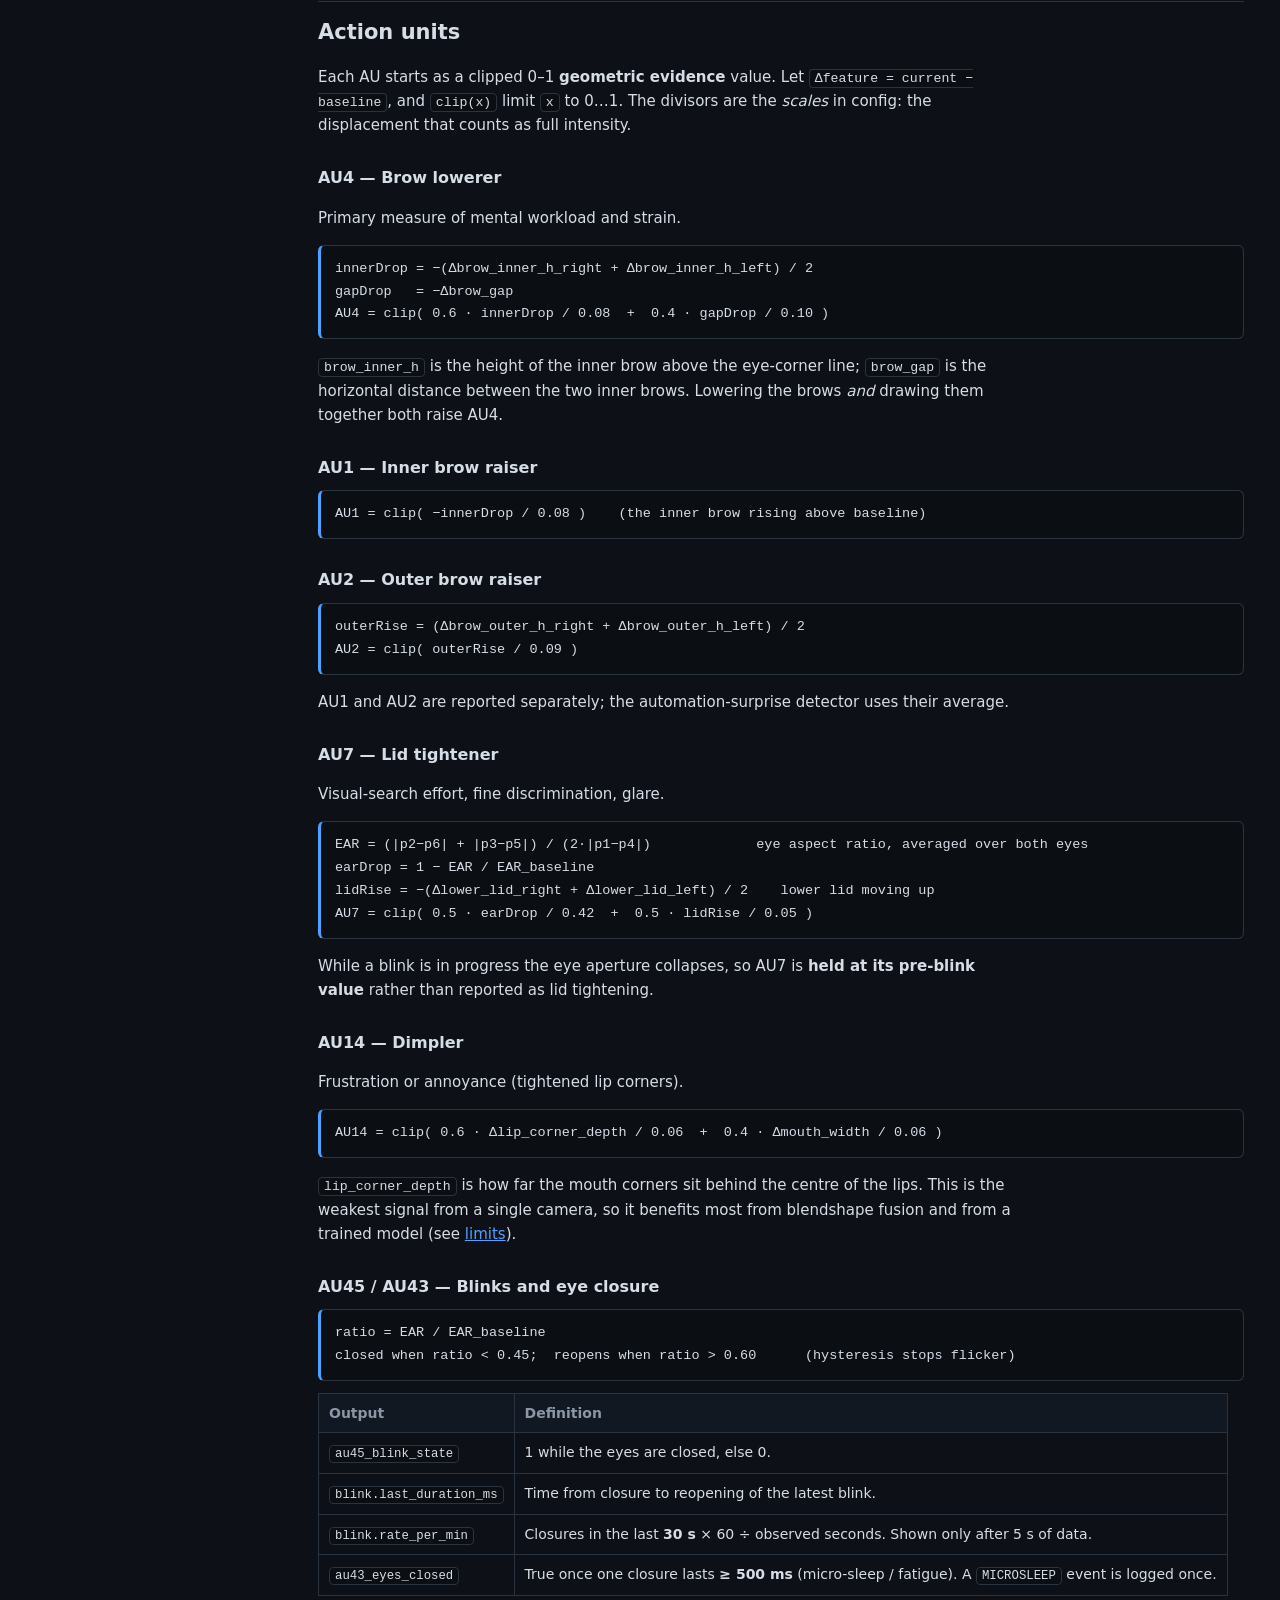
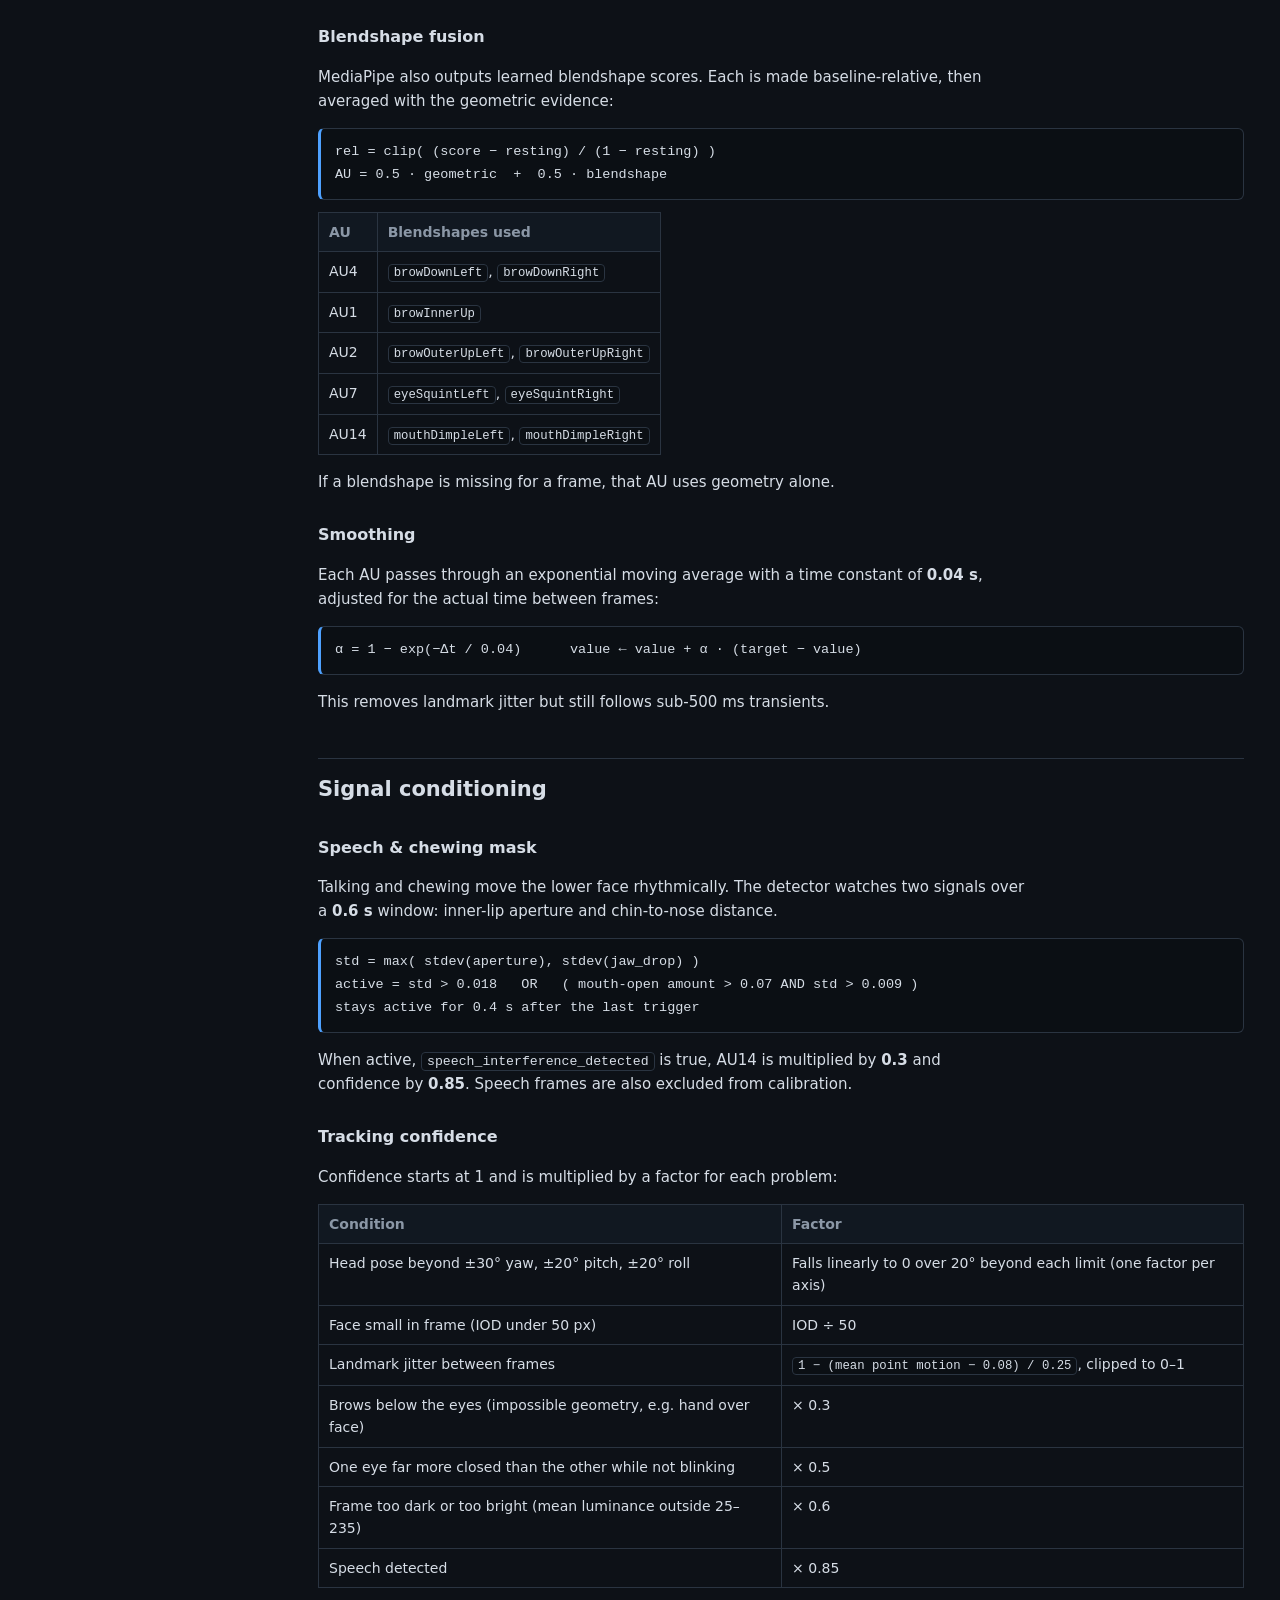
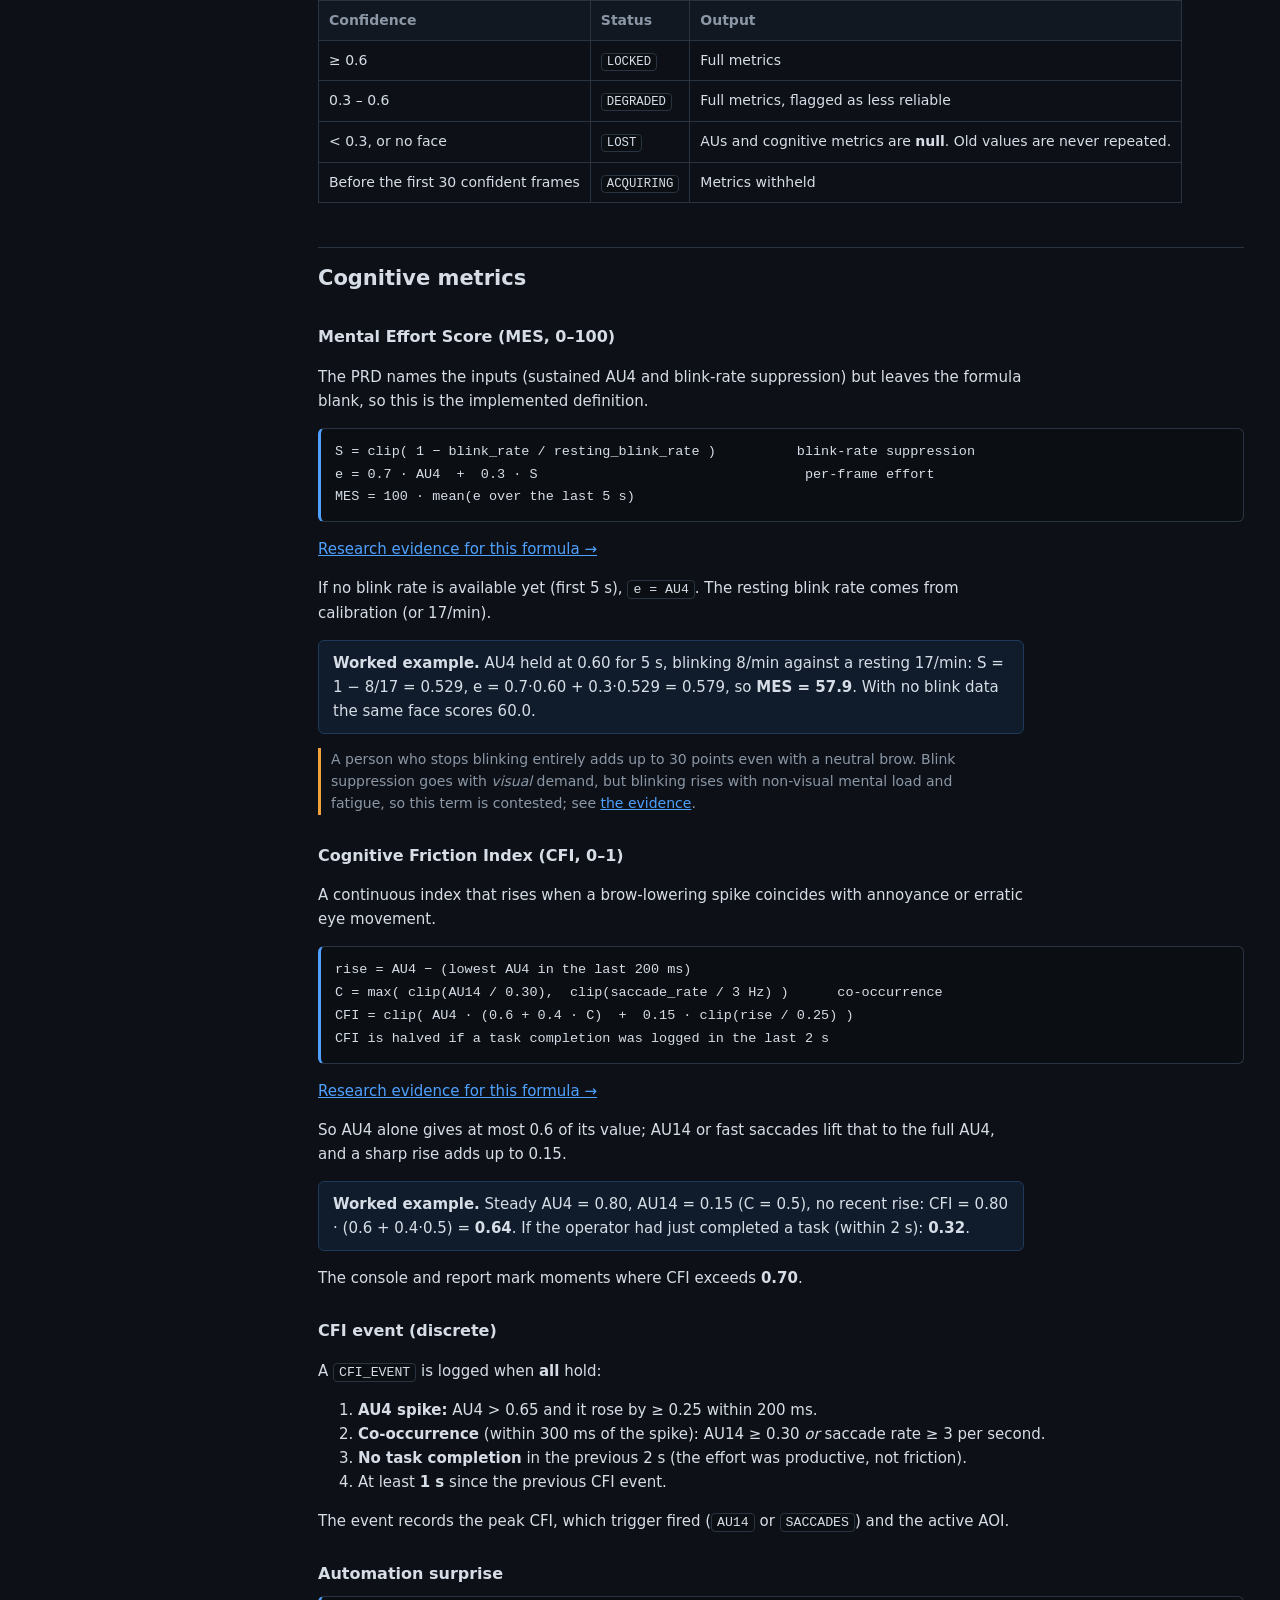
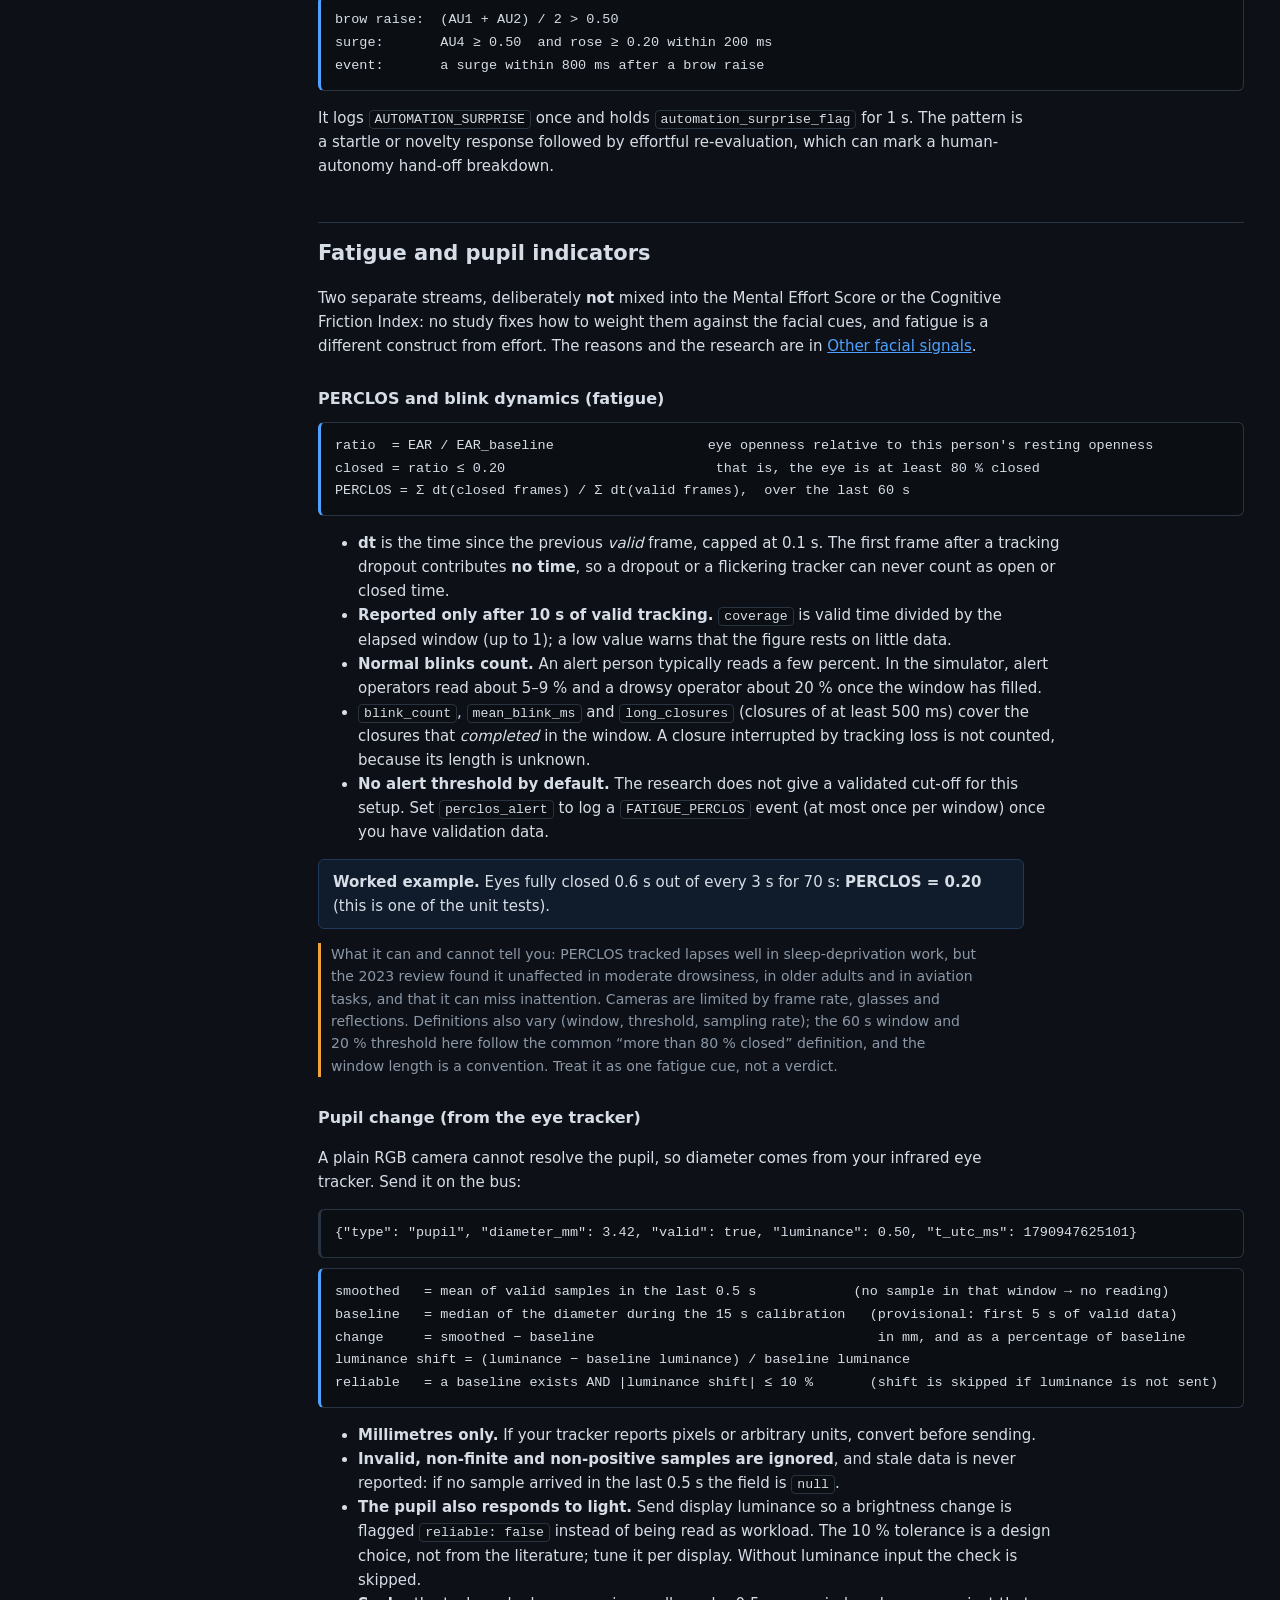
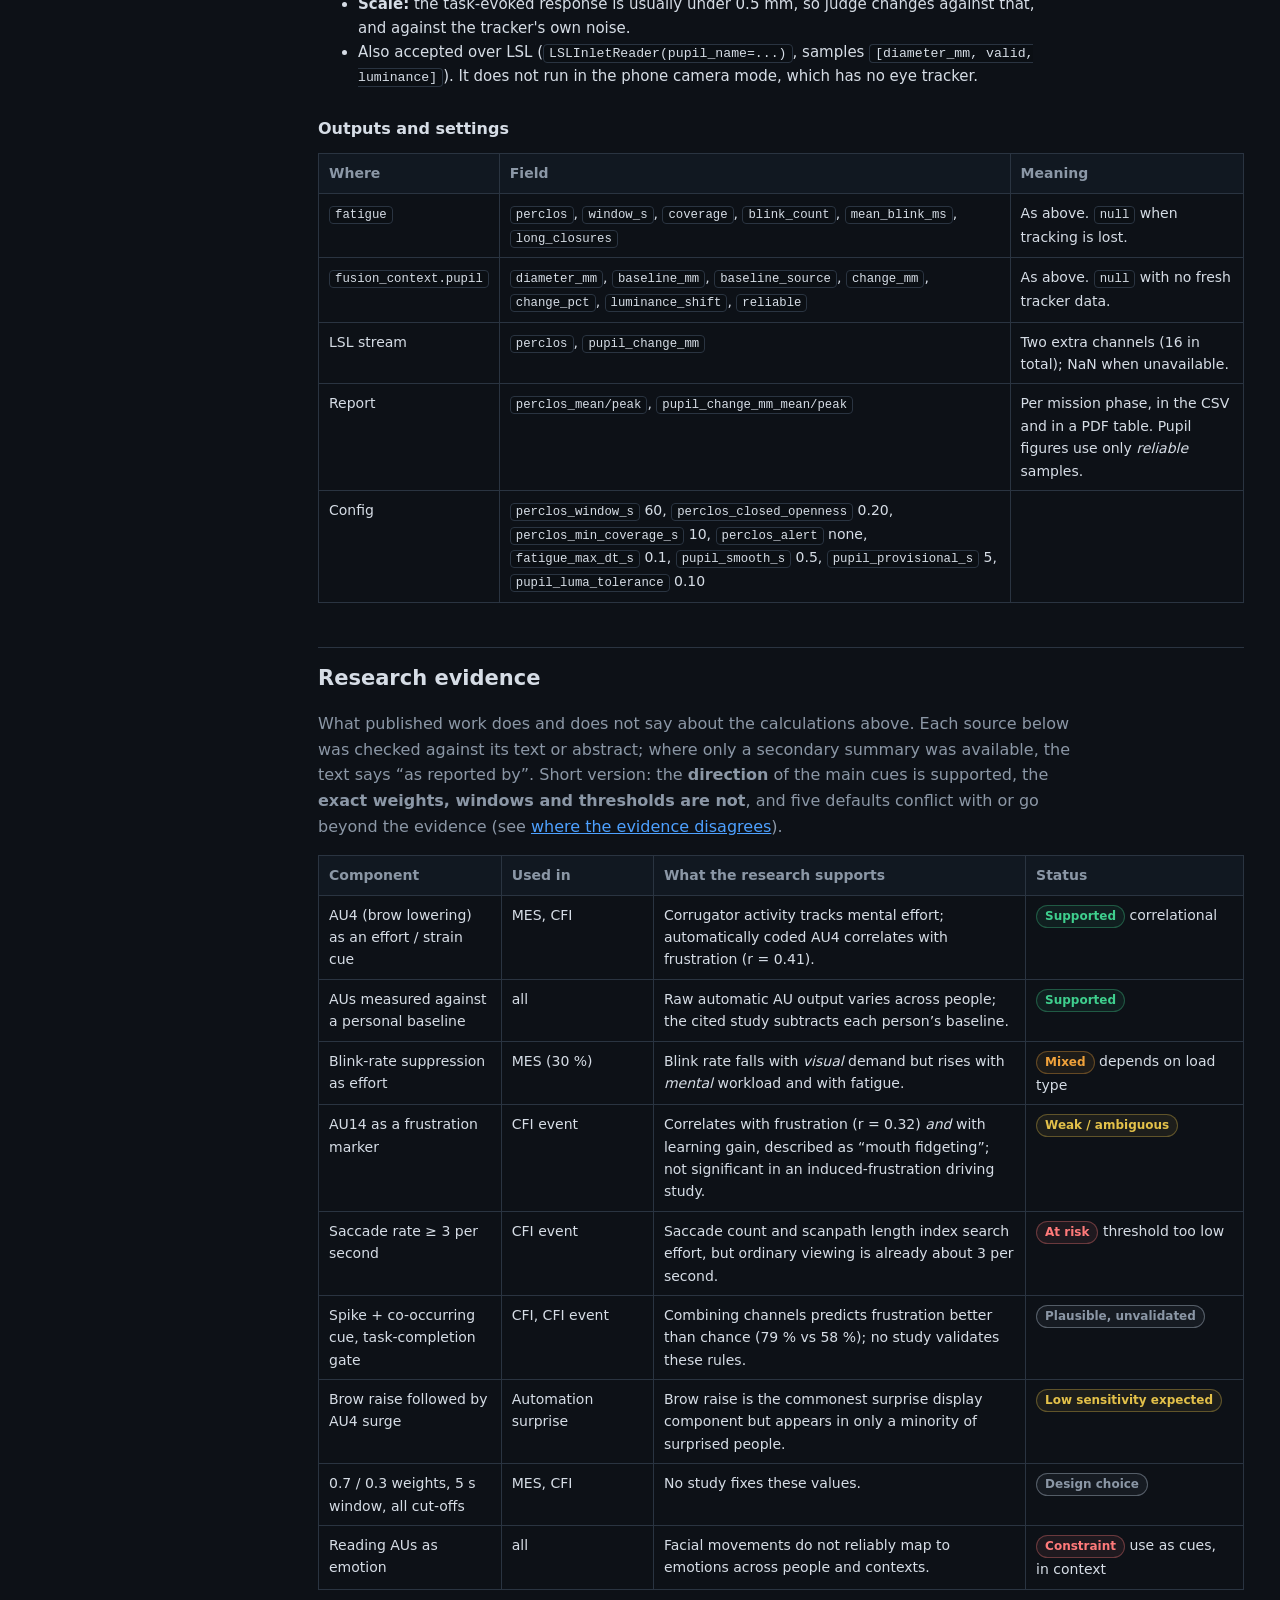
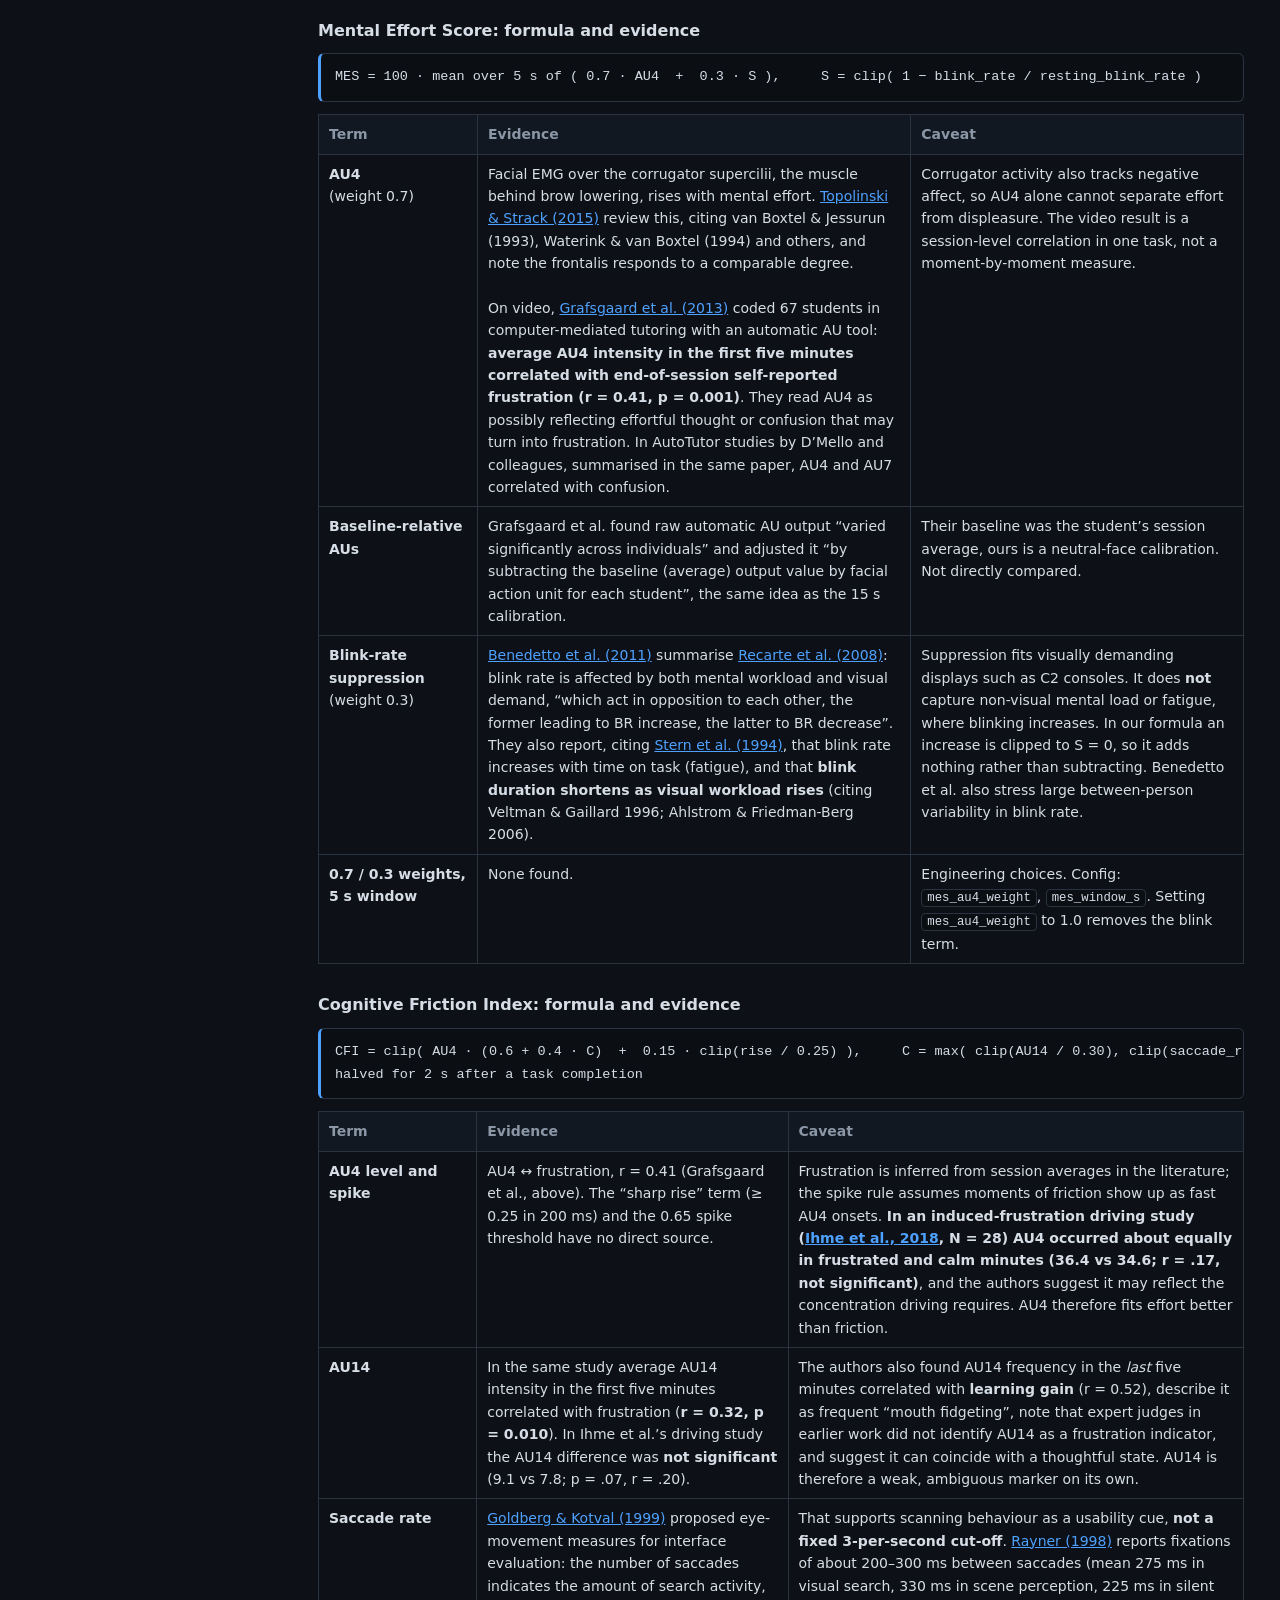
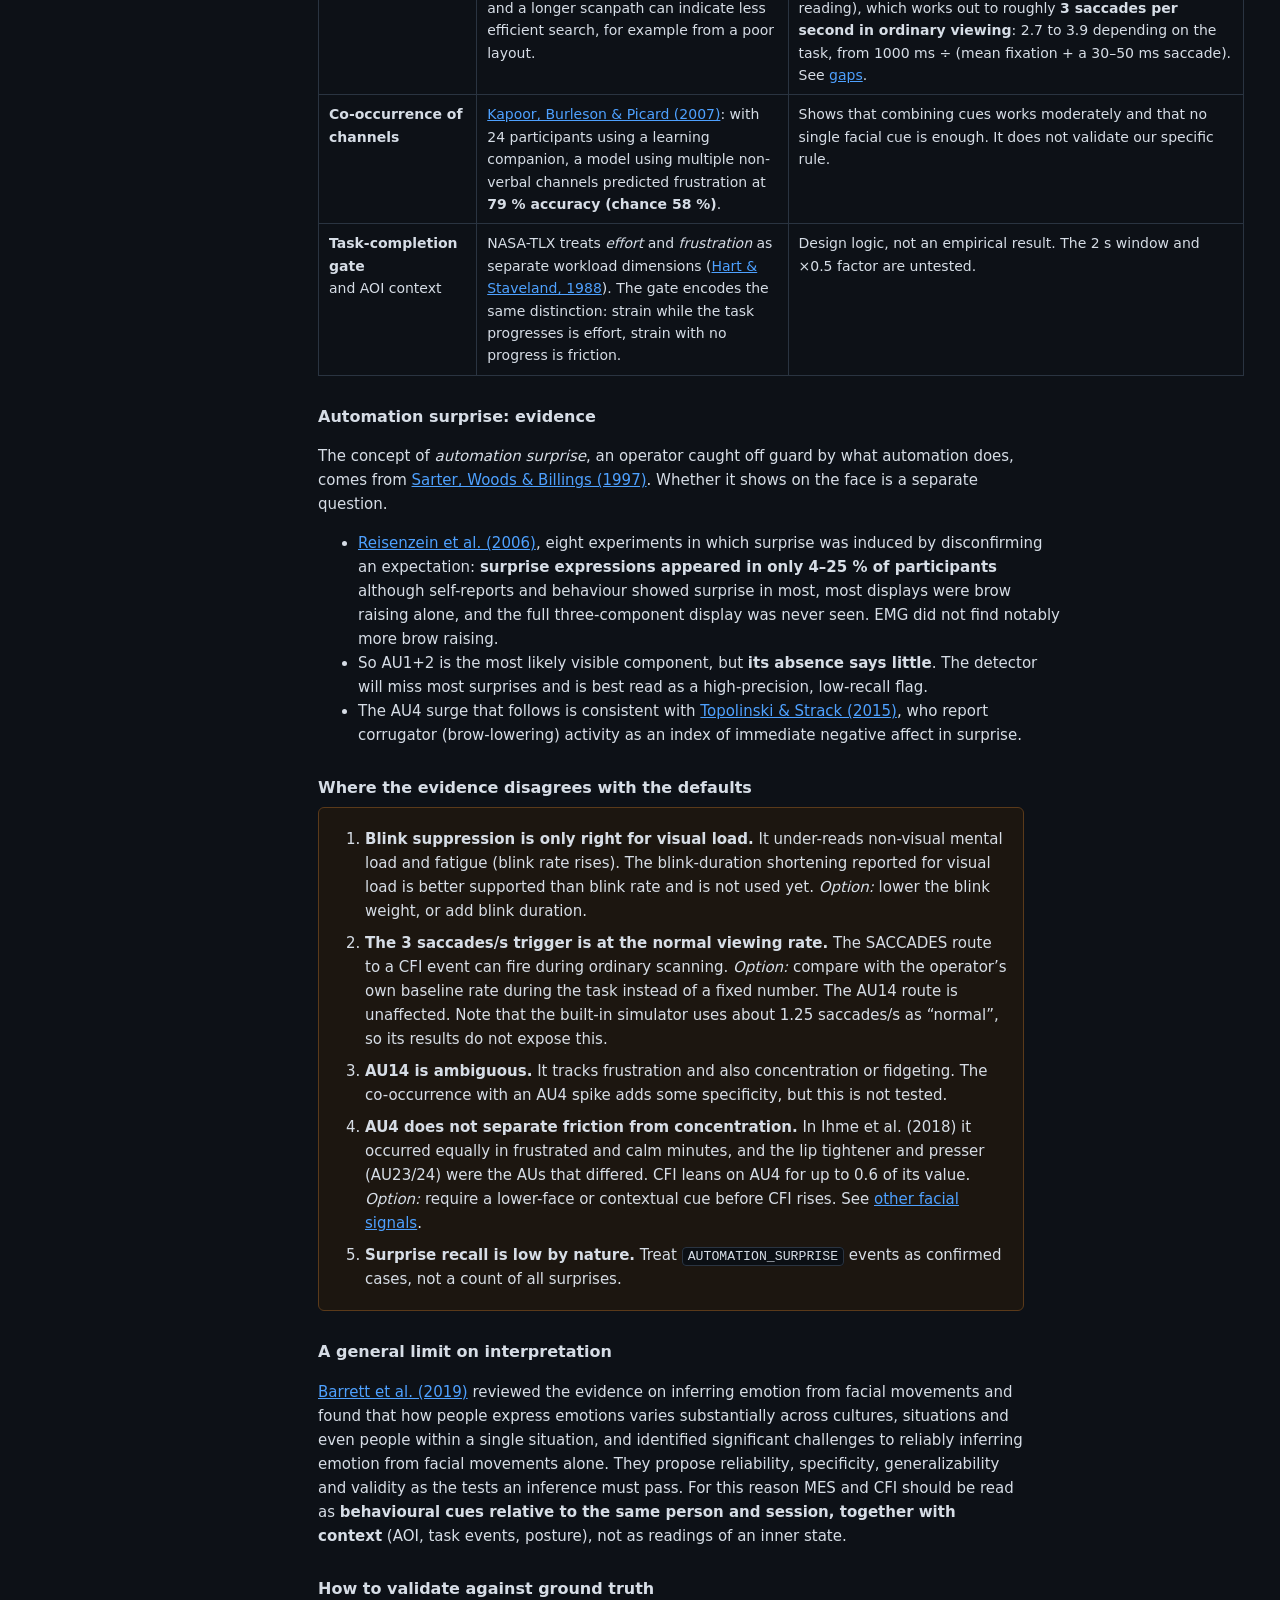
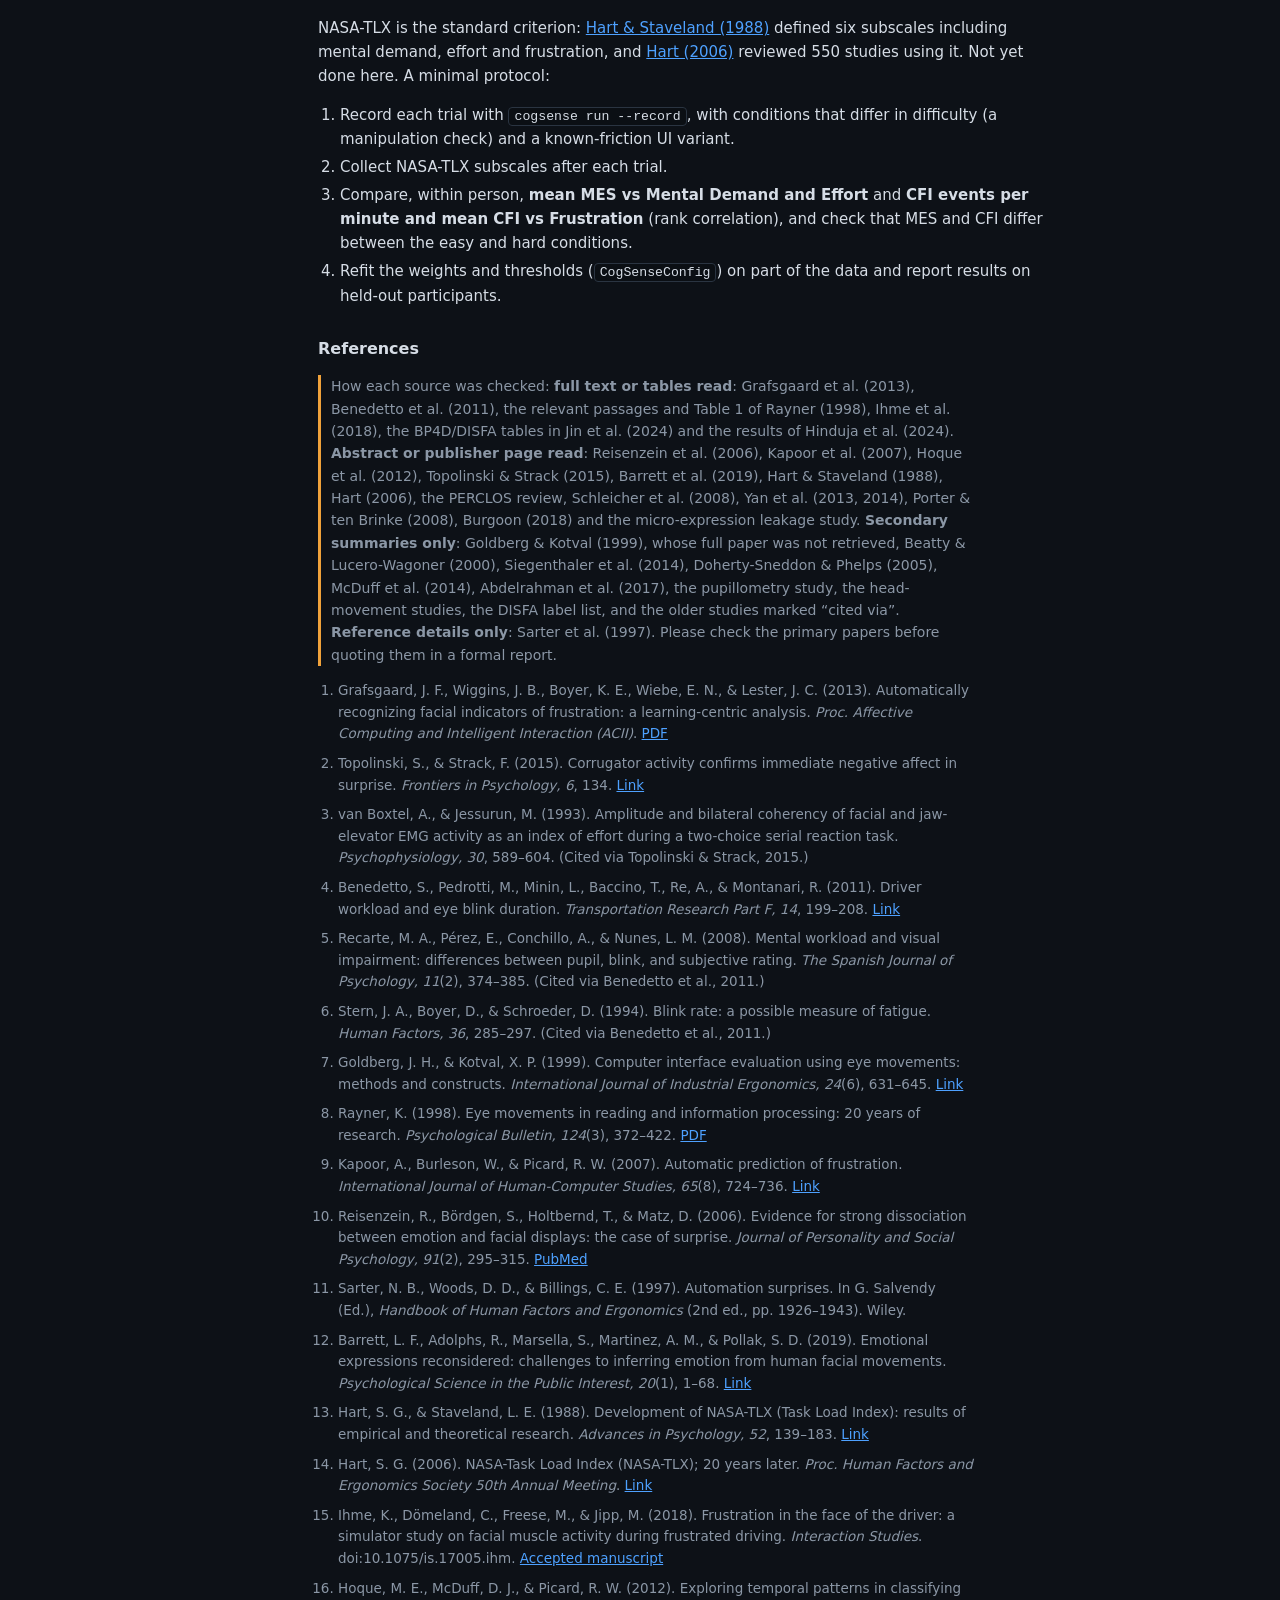
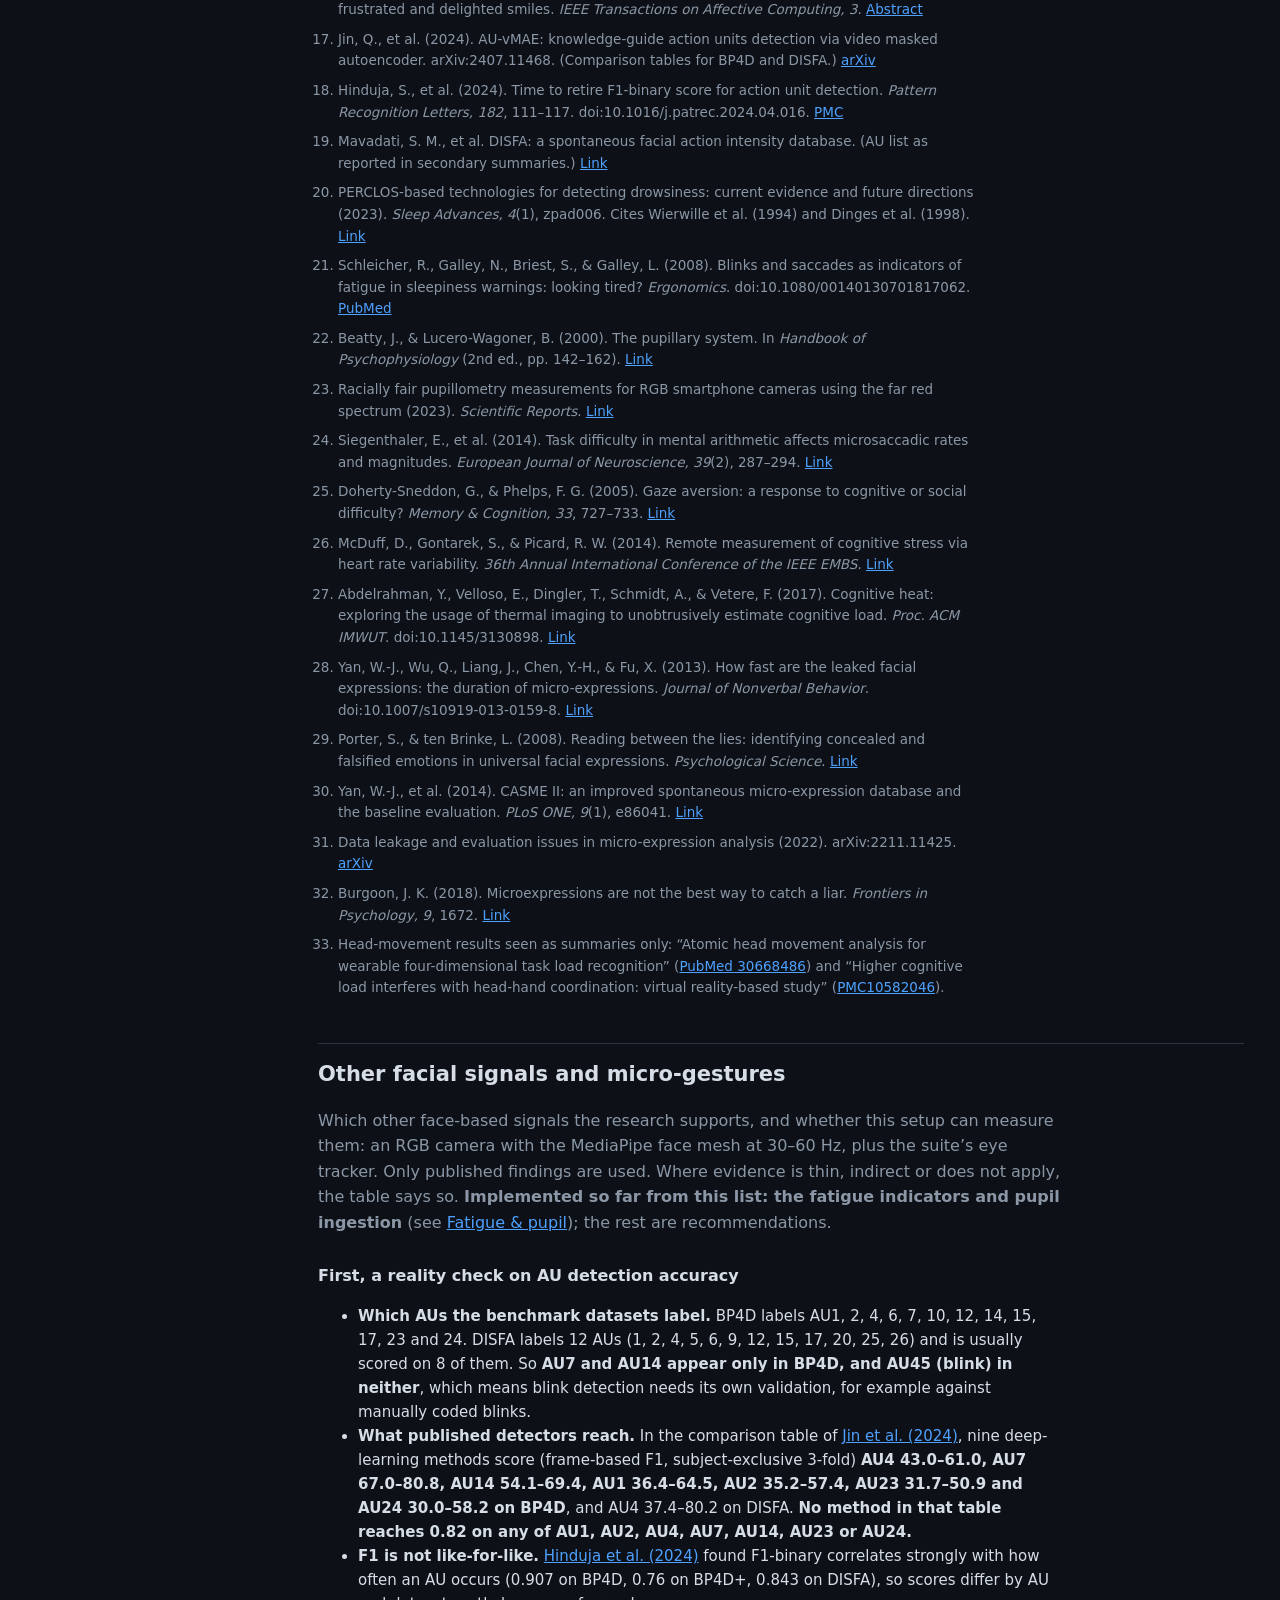
==== commit 13be55b5: "Add fatigue indicators and pupil ingestion (separate from the effort score) Fatigue: PERCLOS-style e" ====
--- a/dashboard/docs.html
+++ b/dashboard/docs.html
@@ -45,6 +45,13 @@
         <li><a href="#surprise">Automation surprise</a></li>
       </ol>
     </li>
+    <li><a href="#fatigue">Fatigue &amp; pupil</a>
+      <ol>
+        <li><a href="#perclos">PERCLOS &amp; blink dynamics</a></li>
+        <li><a href="#pupil">Pupil change</a></li>
+        <li><a href="#fatigue-config">Outputs &amp; settings</a></li>
+      </ol>
+    </li>
     <li><a href="#evidence">Research evidence</a>
       <ol>
         <li><a href="#evidence-mes">Effort: formula &amp; evidence</a></li>
@@ -252,6 +259,51 @@
 surge:       AU4 ≥ 0.50  and rose ≥ 0.20 within 200 ms
 event:       a surge within 800 ms after a brow raise</div>
 <p>It logs <code>AUTOMATION_SURPRISE</code> once and holds <code>automation_surprise_flag</code> for 1 s. The pattern is a startle or novelty response followed by effortful re-evaluation, which can mark a human-autonomy hand-off breakdown.</p>
+</section>
+
+<section id="fatigue">
+<h2>Fatigue and pupil indicators</h2>
+<p>Two separate streams, deliberately <b>not</b> mixed into the Mental Effort Score or the Cognitive Friction Index: no study fixes how to weight them against the facial cues, and fatigue is a different construct from effort. The reasons and the research are in <a href="#other-table">Other facial signals</a>.</p>
+
+<h3 id="perclos">PERCLOS and blink dynamics (fatigue)</h3>
+<div class="formula">ratio  = EAR / EAR_baseline                   eye openness relative to this person's resting openness
+closed = ratio ≤ 0.20                          that is, the eye is at least 80 % closed
+PERCLOS = Σ dt(closed frames) / Σ dt(valid frames),  over the last 60 s</div>
+<ul>
+  <li><b>dt</b> is the time since the previous <i>valid</i> frame, capped at 0.1 s. The first frame after a tracking dropout contributes <b>no time</b>, so a dropout or a flickering tracker can never count as open or closed time.</li>
+  <li><b>Reported only after 10 s of valid tracking.</b> <code>coverage</code> is valid time divided by the elapsed window (up to 1); a low value warns that the figure rests on little data.</li>
+  <li><b>Normal blinks count.</b> An alert person typically reads a few percent. In the simulator, alert operators read about 5–9 % and a drowsy operator about 20 % once the window has filled.</li>
+  <li><code>blink_count</code>, <code>mean_blink_ms</code> and <code>long_closures</code> (closures of at least 500 ms) cover the closures that <i>completed</i> in the window. A closure interrupted by tracking loss is not counted, because its length is unknown.</li>
+  <li><b>No alert threshold by default.</b> The research does not give a validated cut-off for this setup. Set <code>perclos_alert</code> to log a <code>FATIGUE_PERCLOS</code> event (at most once per window) once you have validation data.</li>
+</ul>
+<div class="example"><b>Worked example.</b> Eyes fully closed 0.6 s out of every 3 s for 70 s: <b>PERCLOS = 0.20</b> (this is one of the unit tests).</div>
+<p class="note">What it can and cannot tell you: PERCLOS tracked lapses well in sleep-deprivation work, but the 2023 review found it unaffected in moderate drowsiness, in older adults and in aviation tasks, and that it can miss inattention. Cameras are limited by frame rate, glasses and reflections. Definitions also vary (window, threshold, sampling rate); the 60 s window and 20 % threshold here follow the common “more than 80 % closed” definition, and the window length is a convention. Treat it as one fatigue cue, not a verdict.</p>
+
+<h3 id="pupil">Pupil change (from the eye tracker)</h3>
+<p>A plain RGB camera cannot resolve the pupil, so diameter comes from your infrared eye tracker. Send it on the bus:</p>
+<pre>{"type": "pupil", "diameter_mm": 3.42, "valid": true, "luminance": 0.50, "t_utc_ms": 1790947625101}</pre>
+<div class="formula">smoothed   = mean of valid samples in the last 0.5 s            (no sample in that window → no reading)
+baseline   = median of the diameter during the 15 s calibration   (provisional: first 5 s of valid data)
+change     = smoothed − baseline                                   in mm, and as a percentage of baseline
+luminance shift = (luminance − baseline luminance) / baseline luminance
+reliable   = a baseline exists AND |luminance shift| ≤ 10 %       (shift is skipped if luminance is not sent)</div>
+<ul>
+  <li><b>Millimetres only.</b> If your tracker reports pixels or arbitrary units, convert before sending.</li>
+  <li><b>Invalid, non-finite and non-positive samples are ignored</b>, and stale data is never reported: if no sample arrived in the last 0.5 s the field is <code>null</code>.</li>
+  <li><b>The pupil also responds to light.</b> Send display luminance so a brightness change is flagged <code>reliable: false</code> instead of being read as workload. The 10 % tolerance is a design choice, not from the literature; tune it per display. Without luminance input the check is skipped.</li>
+  <li><b>Scale:</b> the task-evoked response is usually under 0.5 mm, so judge changes against that, and against the tracker's own noise.</li>
+  <li>Also accepted over LSL (<code>LSLInletReader(pupil_name=...)</code>, samples <code>[diameter_mm, valid, luminance]</code>). It does not run in the phone camera mode, which has no eye tracker.</li>
+</ul>
+
+<h3 id="fatigue-config">Outputs and settings</h3>
+<table>
+<tr><th>Where</th><th>Field</th><th>Meaning</th></tr>
+<tr><td><code>fatigue</code></td><td><code>perclos</code>, <code>window_s</code>, <code>coverage</code>, <code>blink_count</code>, <code>mean_blink_ms</code>, <code>long_closures</code></td><td>As above. <code>null</code> when tracking is lost.</td></tr>
+<tr><td><code>fusion_context.pupil</code></td><td><code>diameter_mm</code>, <code>baseline_mm</code>, <code>baseline_source</code>, <code>change_mm</code>, <code>change_pct</code>, <code>luminance_shift</code>, <code>reliable</code></td><td>As above. <code>null</code> with no fresh tracker data.</td></tr>
+<tr><td>LSL stream</td><td><code>perclos</code>, <code>pupil_change_mm</code></td><td>Two extra channels (16 in total); NaN when unavailable.</td></tr>
+<tr><td>Report</td><td><code>perclos_mean/peak</code>, <code>pupil_change_mm_mean/peak</code></td><td>Per mission phase, in the CSV and in a PDF table. Pupil figures use only <i>reliable</i> samples.</td></tr>
+<tr><td>Config</td><td><code>perclos_window_s</code> 60, <code>perclos_closed_openness</code> 0.20, <code>perclos_min_coverage_s</code> 10, <code>perclos_alert</code> none, <code>fatigue_max_dt_s</code> 0.1, <code>pupil_smooth_s</code> 0.5, <code>pupil_provisional_s</code> 5, <code>pupil_luma_tolerance</code> 0.10</td><td></td></tr>
+</table>
 </section>
 
 <section id="evidence">
@@ -382,7 +434,7 @@
 
 <section id="other-signals">
 <h2>Other facial signals and micro-gestures</h2>
-<p class="lead">Which other face-based signals the research supports, and whether this setup can measure them: an RGB camera with the MediaPipe face mesh at 30–60 Hz, plus the suite’s eye tracker. Only published findings are used. Where evidence is thin, indirect or does not apply, the table says so. <b>Nothing in this section is implemented yet.</b></p>
+<p class="lead">Which other face-based signals the research supports, and whether this setup can measure them: an RGB camera with the MediaPipe face mesh at 30–60 Hz, plus the suite’s eye tracker. Only published findings are used. Where evidence is thin, indirect or does not apply, the table says so. <b>Implemented so far from this list: the fatigue indicators and pupil ingestion</b> (see <a href="#fatigue">Fatigue &amp; pupil</a>); the rest are recommendations.</p>
 
 <h3 id="au-accuracy">First, a reality check on AU detection accuracy</h3>
 <ul>
@@ -461,8 +513,8 @@
 <h3 id="other-priorities">What the evidence suggests, in order</h3>
 <p>These are recommendations drawn from the evidence above, not results.</p>
 <ol class="steps">
-  <li><b>Pupil from the eye tracker.</b> The strongest physiological effort cue, and the suite already has the right sensor. Needs the tracker to export pupil diameter, plus luminance control.</li>
-  <li><b>A separate fatigue indicator.</b> Replace the fixed 500 ms eye-closure flag with PERCLOS-style closure fraction, blink duration and lid-reopening delay, kept <i>out of</i> the effort score. Validate the closure threshold, and check glasses and frame-rate limits.</li>
+  <li><b>Pupil from the eye tracker.</b> The strongest physiological effort cue, and the suite already has the right sensor. <i>Implemented</i> as a separate stream (<a href="#pupil">how it is calculated</a>); it needs the tracker to export pupil diameter in mm, and display luminance to be sent or controlled.</li>
+  <li><b>A separate fatigue indicator.</b> PERCLOS-style closure fraction and blink duration, kept <i>out of</i> the effort score. <i>Implemented</i> (<a href="#perclos">how it is calculated</a>); the fixed 500 ms eye-closure flag remains for compatibility. Lid-reopening delay and closure speed are <b>not</b> implemented: they need frame rates well above what a 30 Hz phone camera gives. The closure threshold still needs validation, and glasses and reflections limit accuracy.</li>
   <li><b>Lip tightener/presser as an added friction cue, after validation.</b> It has the best direct evidence for frustration, but it is also hard to detect, so measure its accuracy against labelled data before it influences CFI.</li>
   <li><b>Use AU4 mainly for effort and concentration.</b> The friction evidence for AU4 and AU14 alone is mixed, so friction should rest on co-occurring cues and task context.</li>
   <li><b>Leave out</b> micro-expression detection, head movement as a load cue, and gaze aversion.</li>
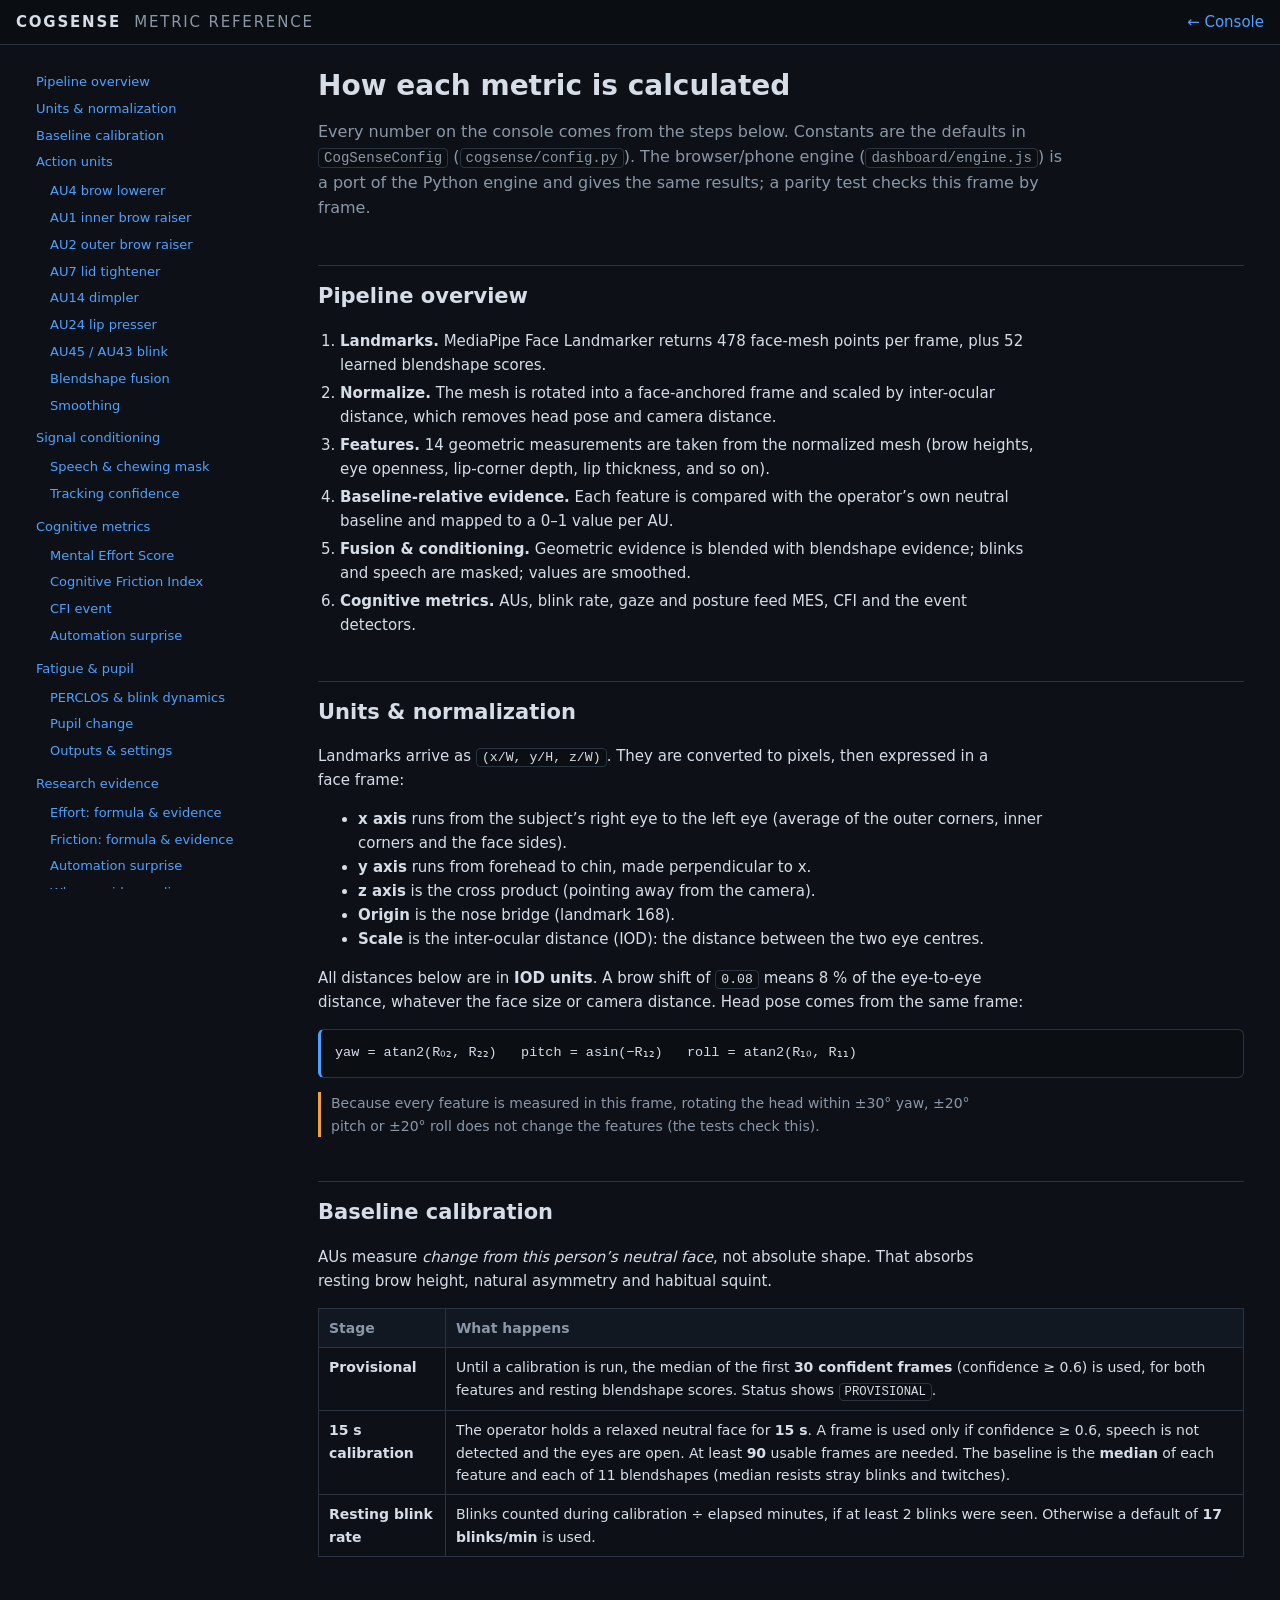
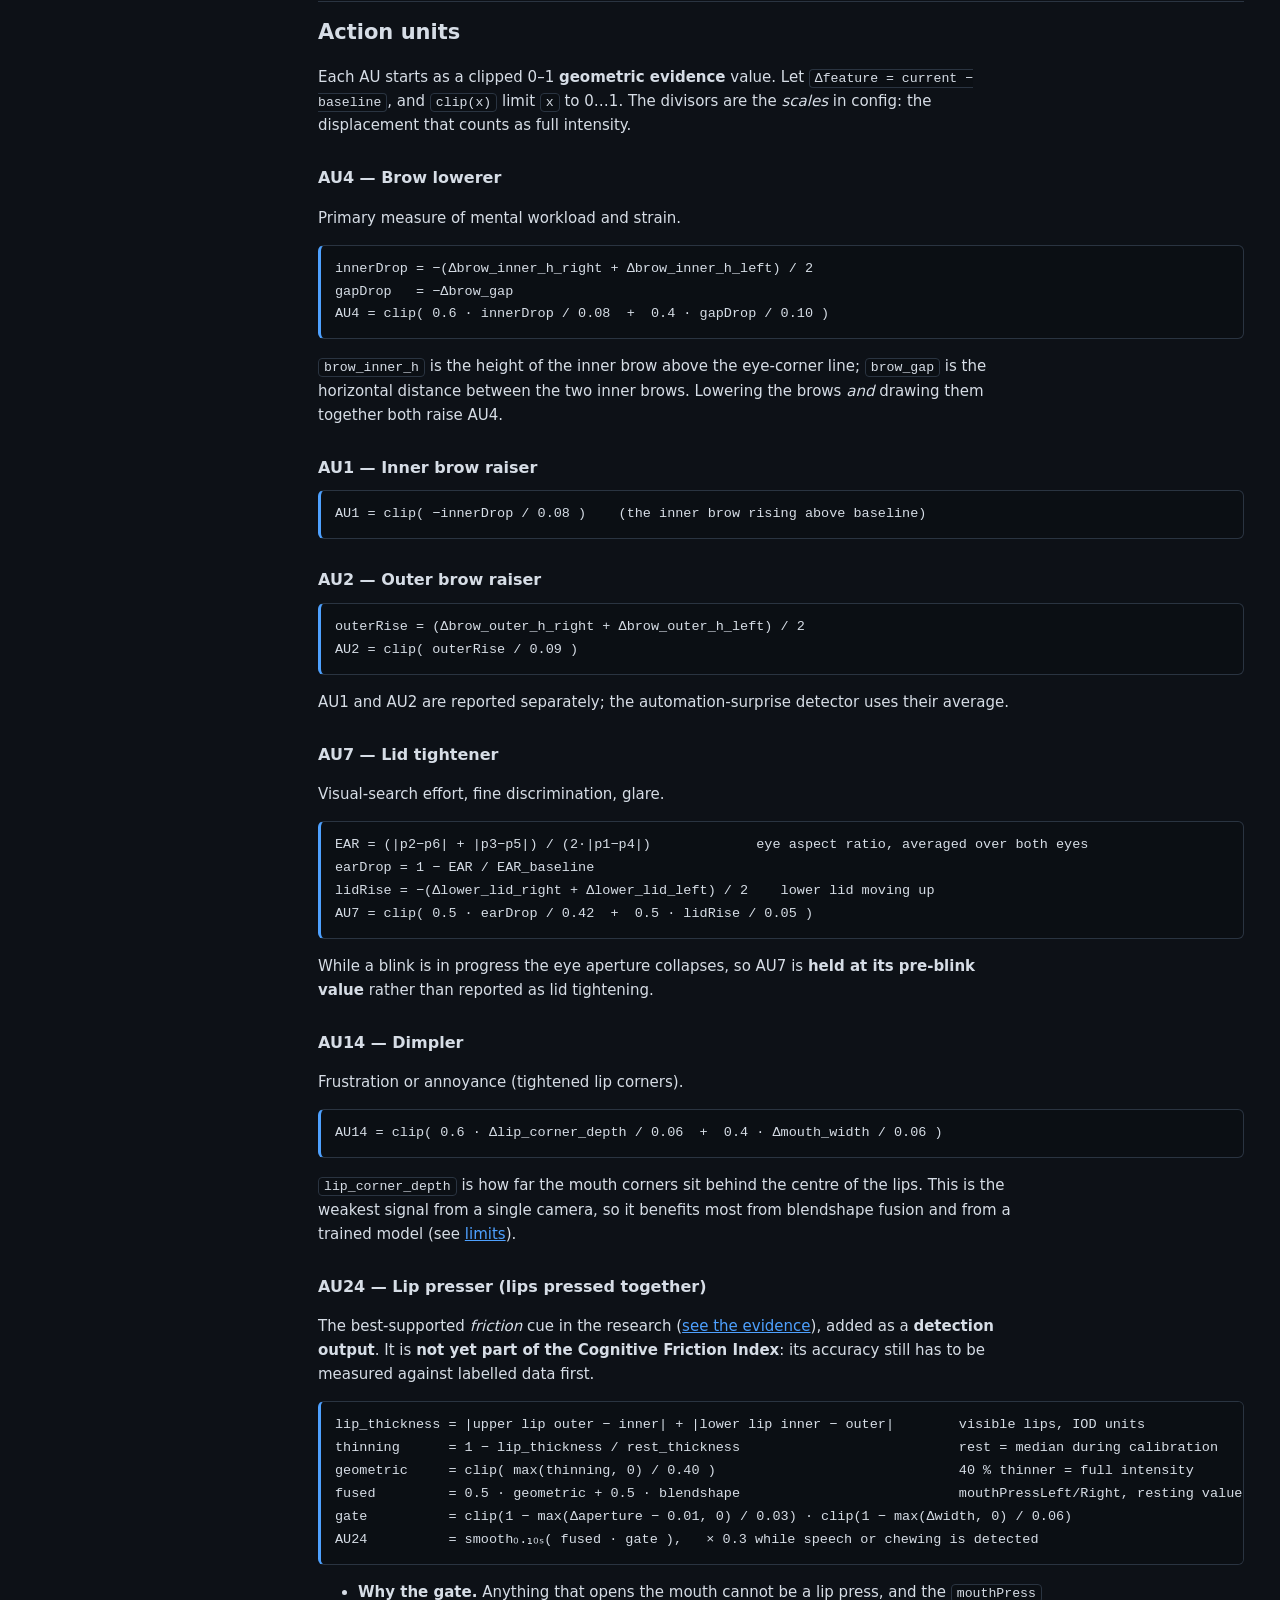
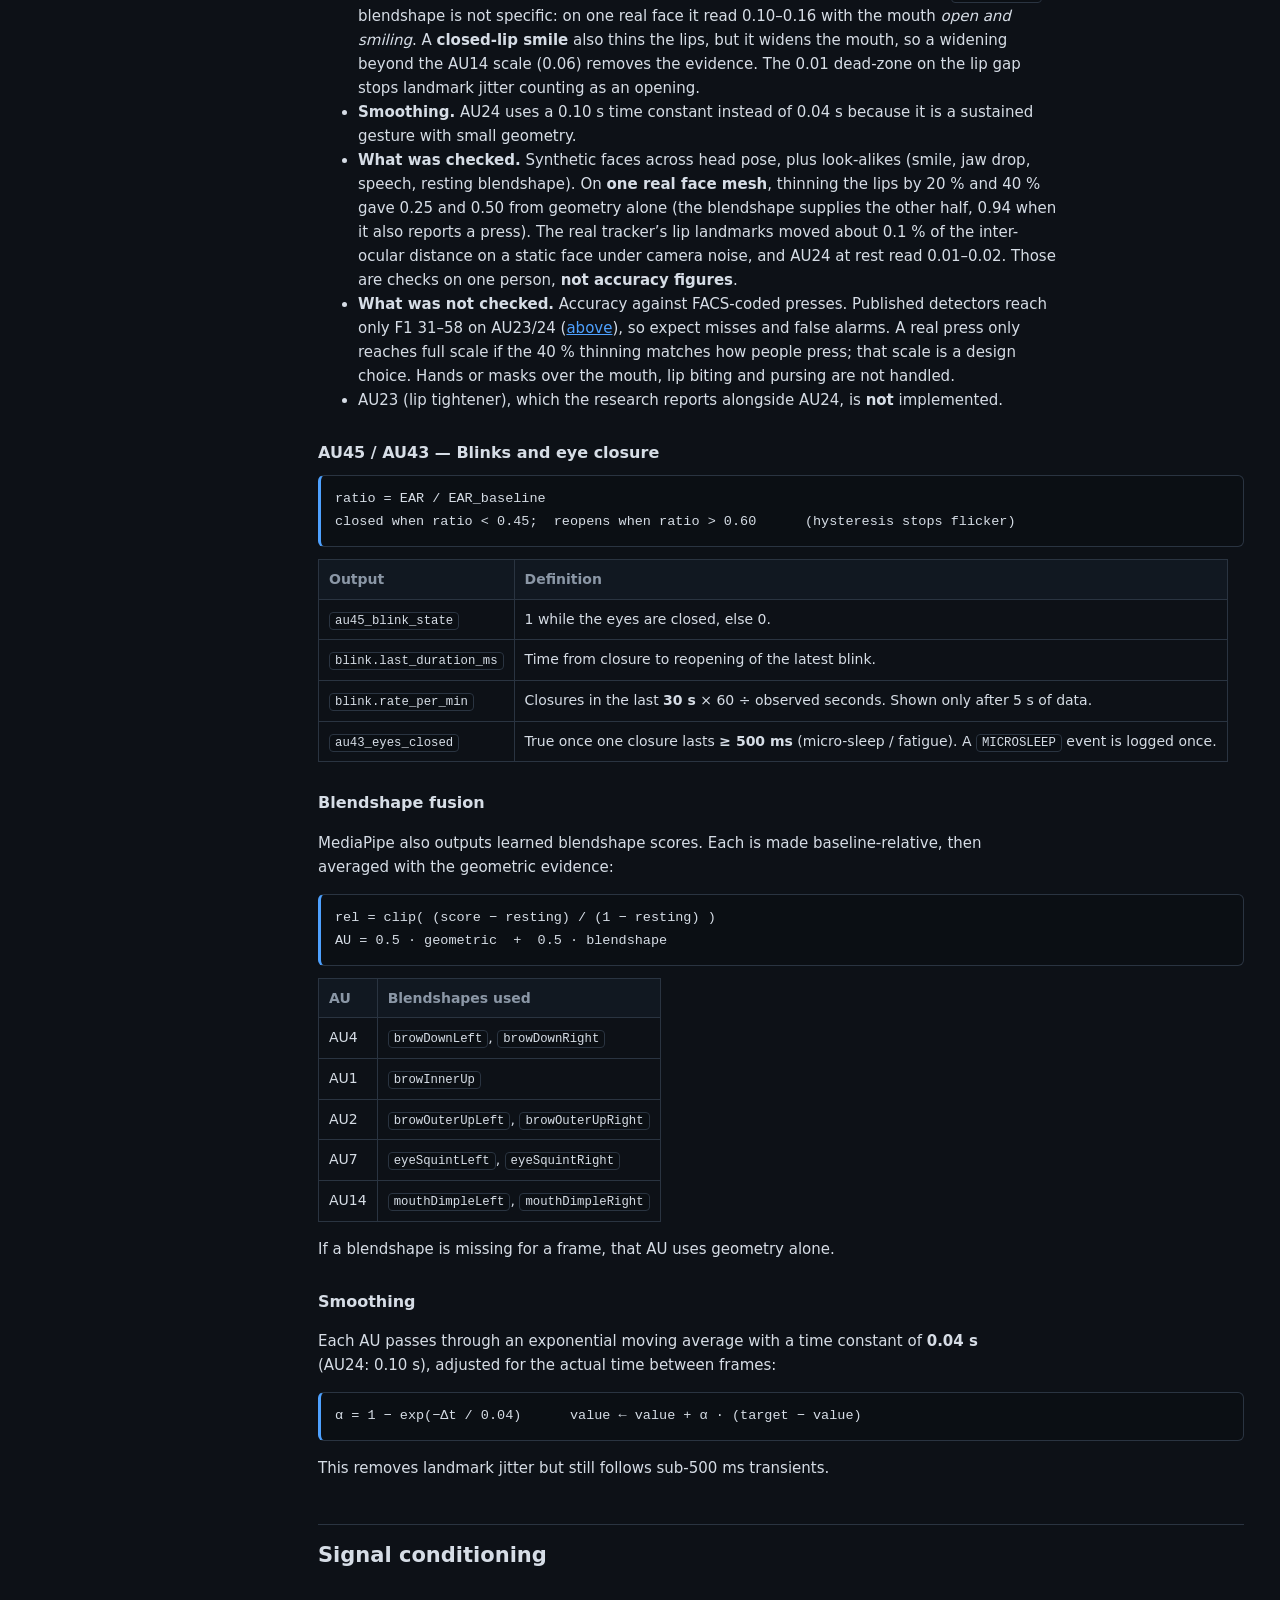
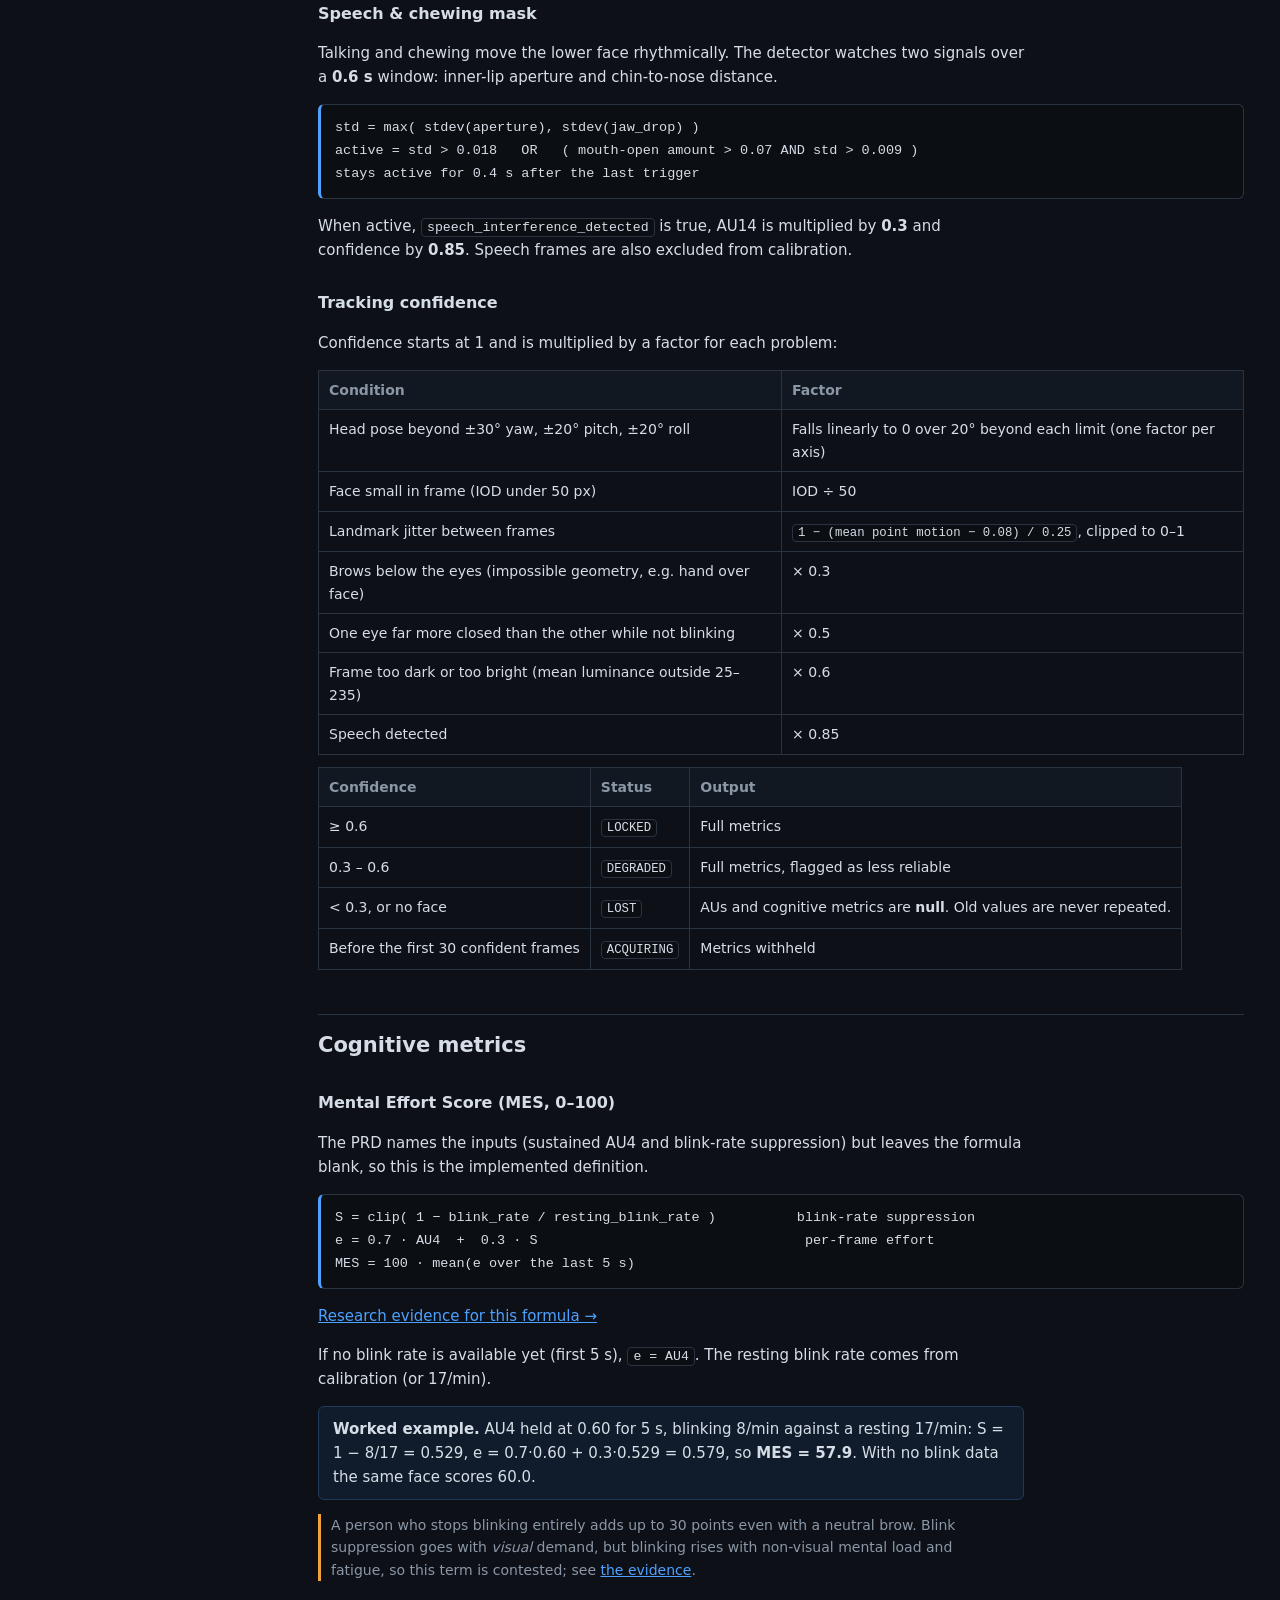
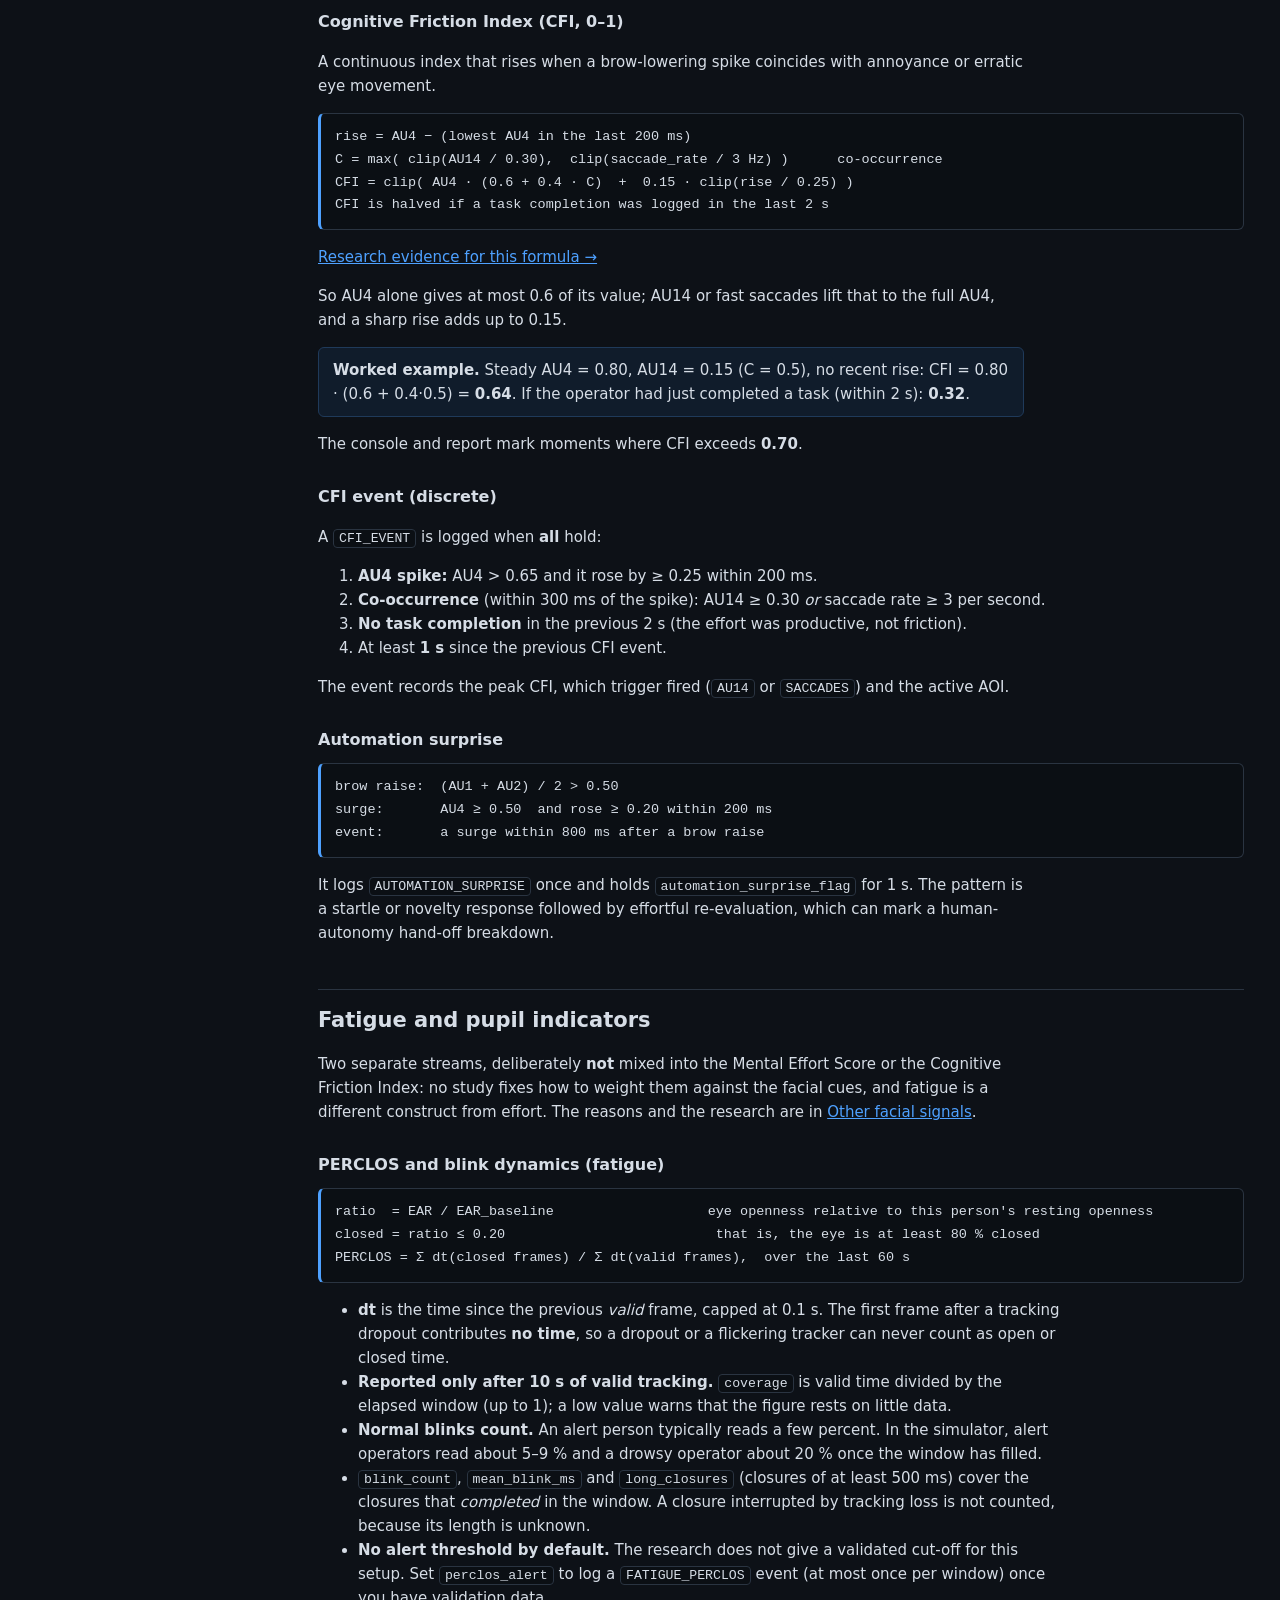
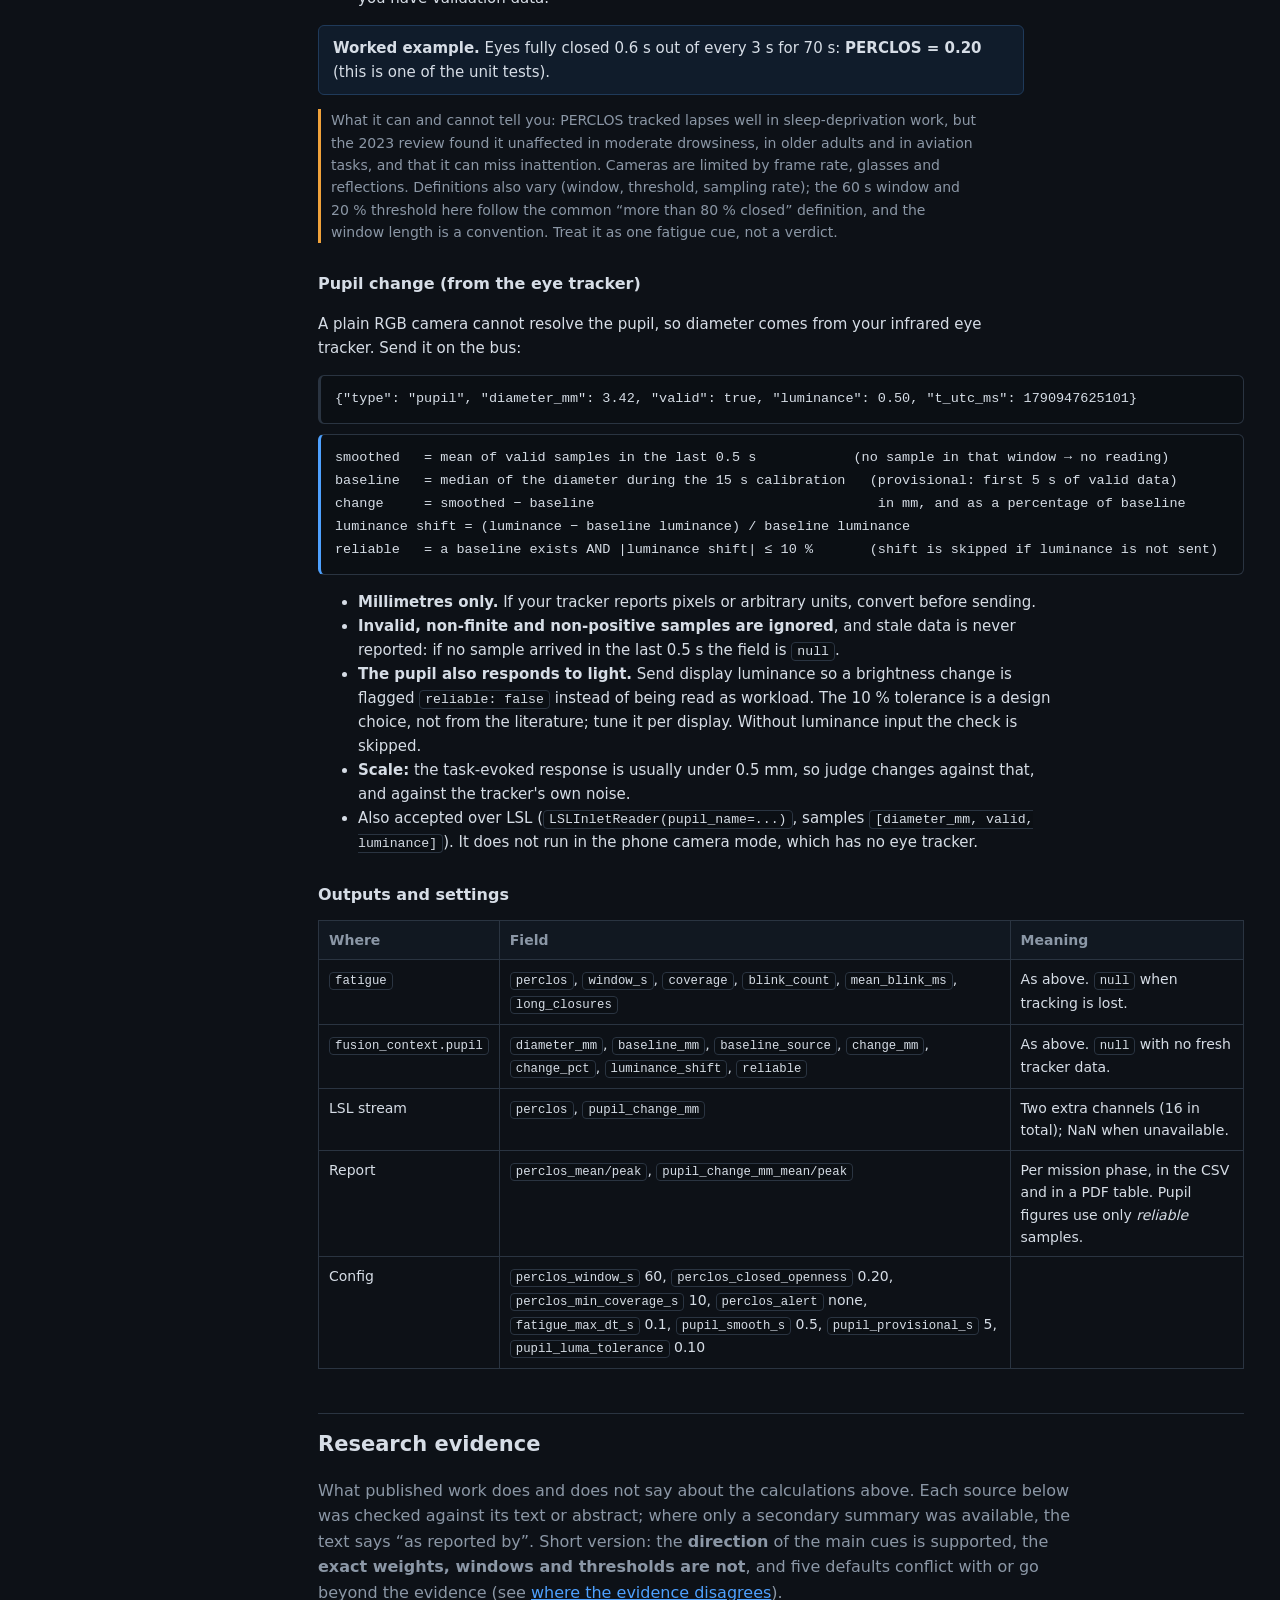
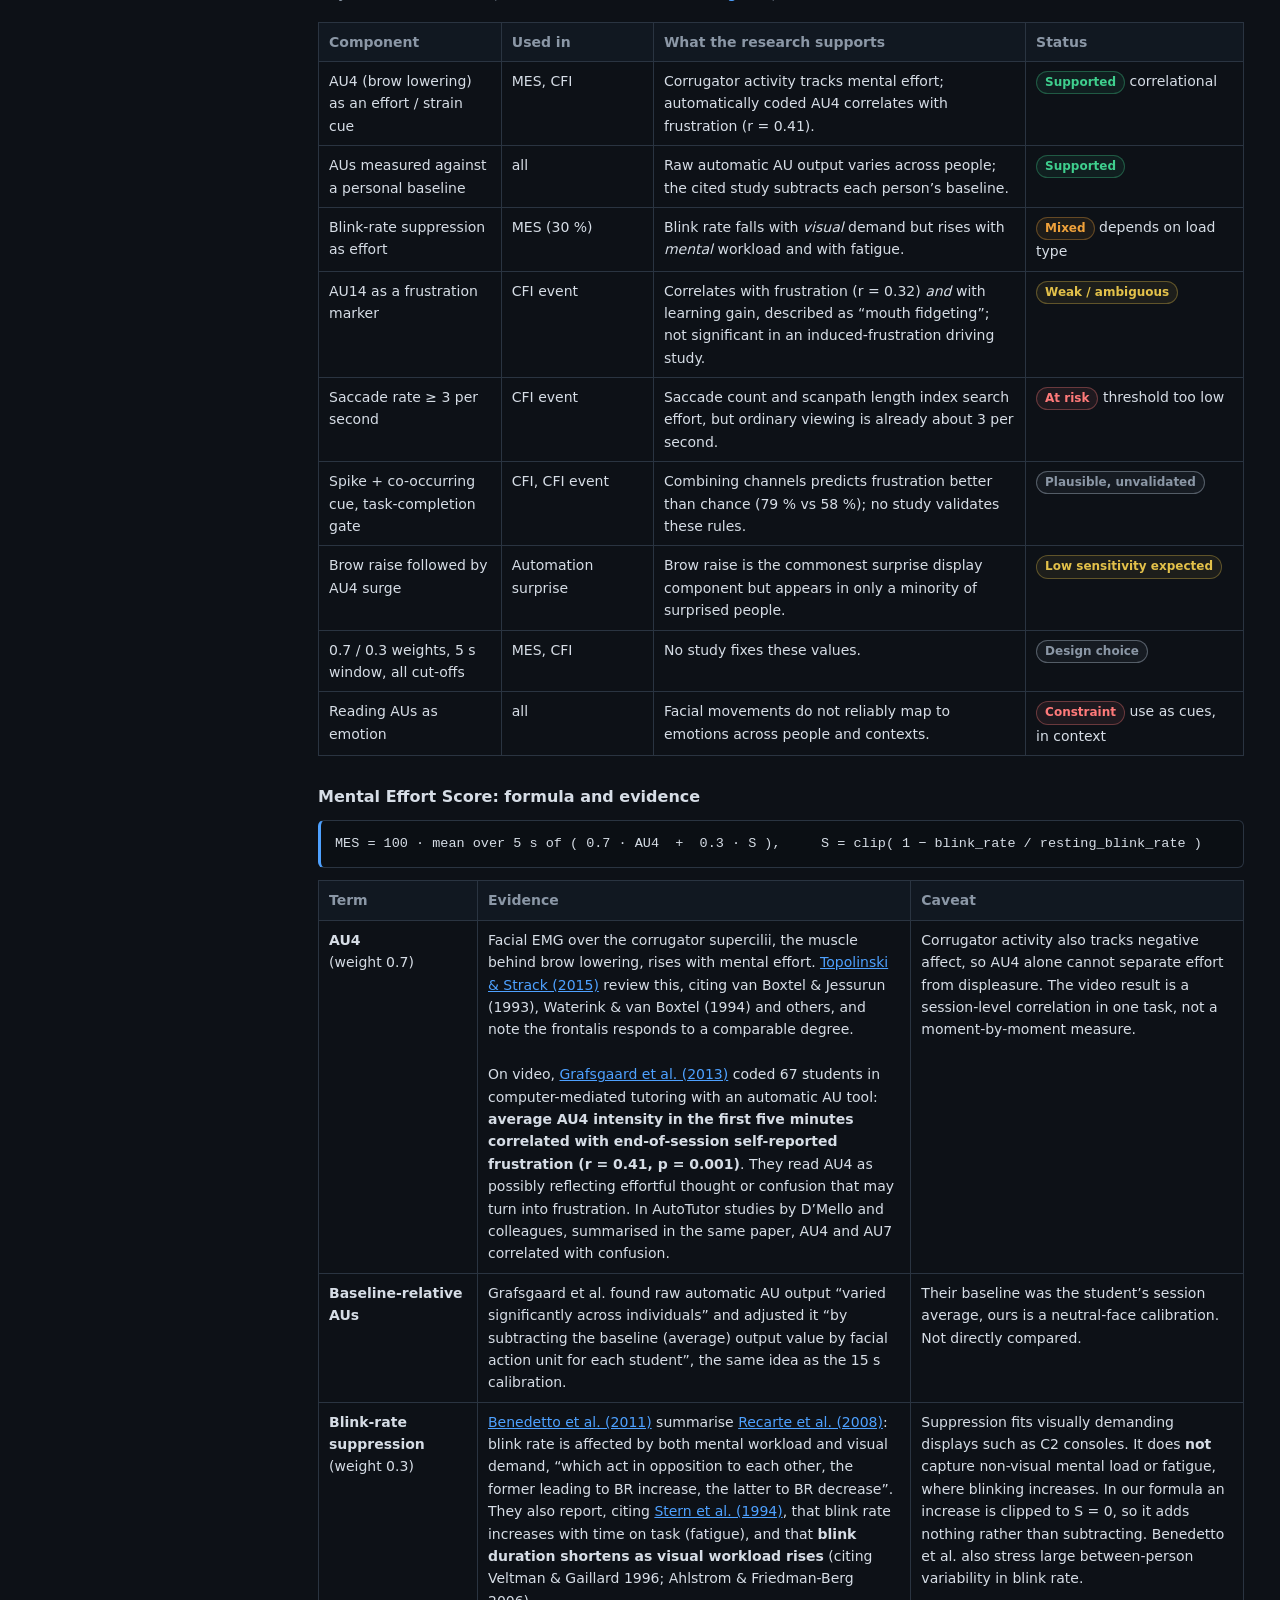
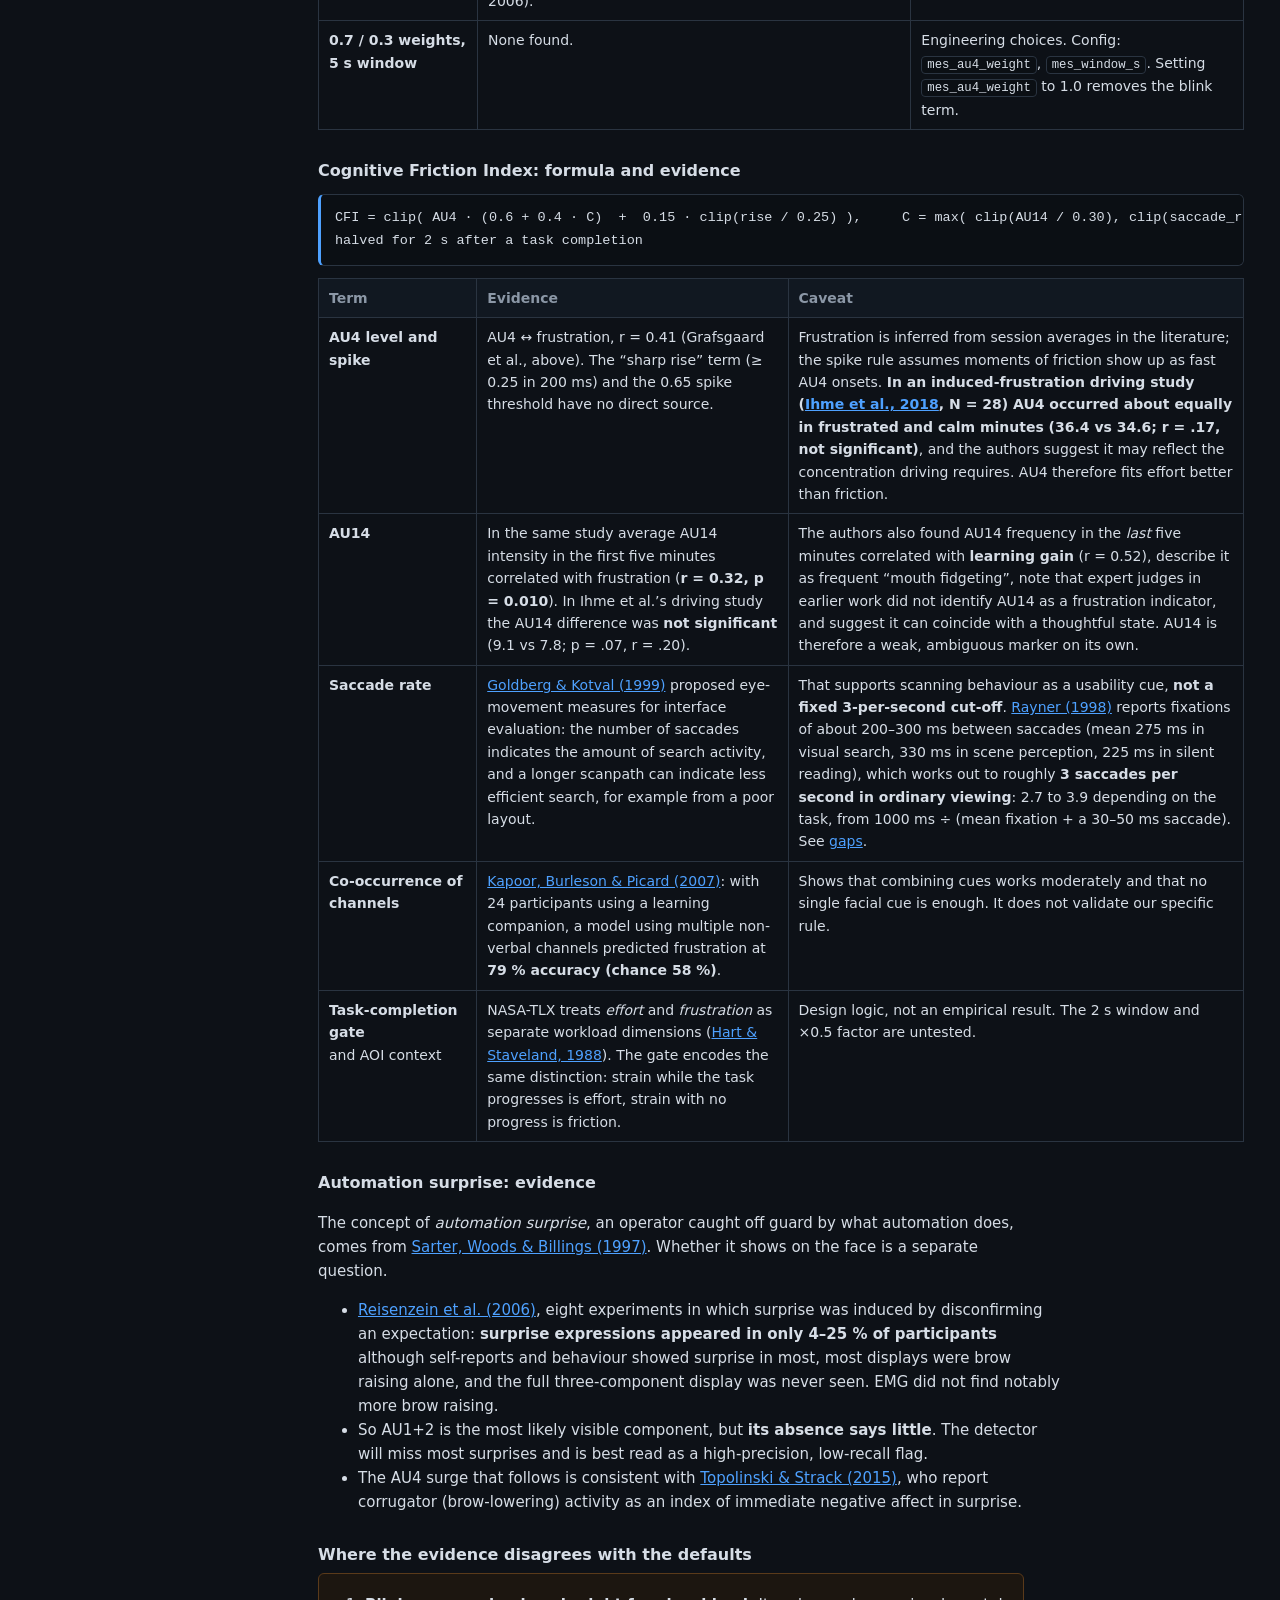
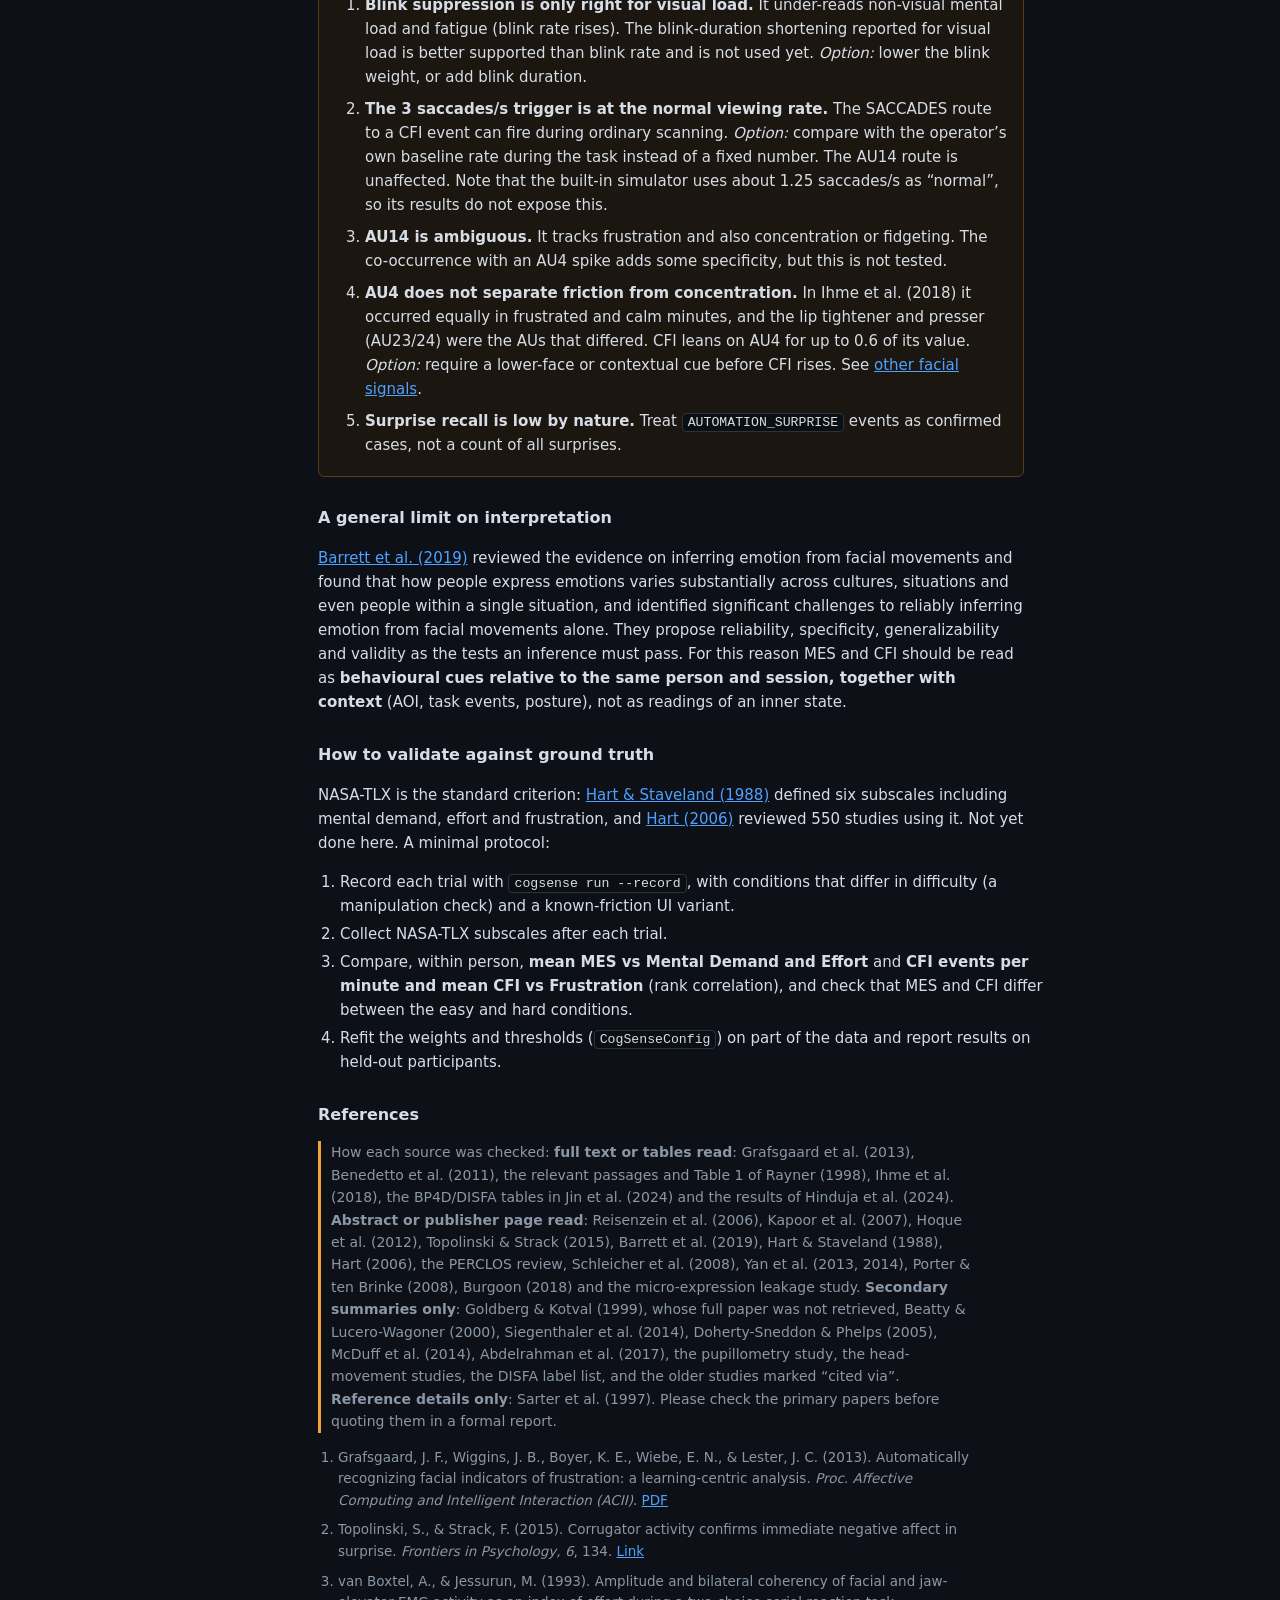
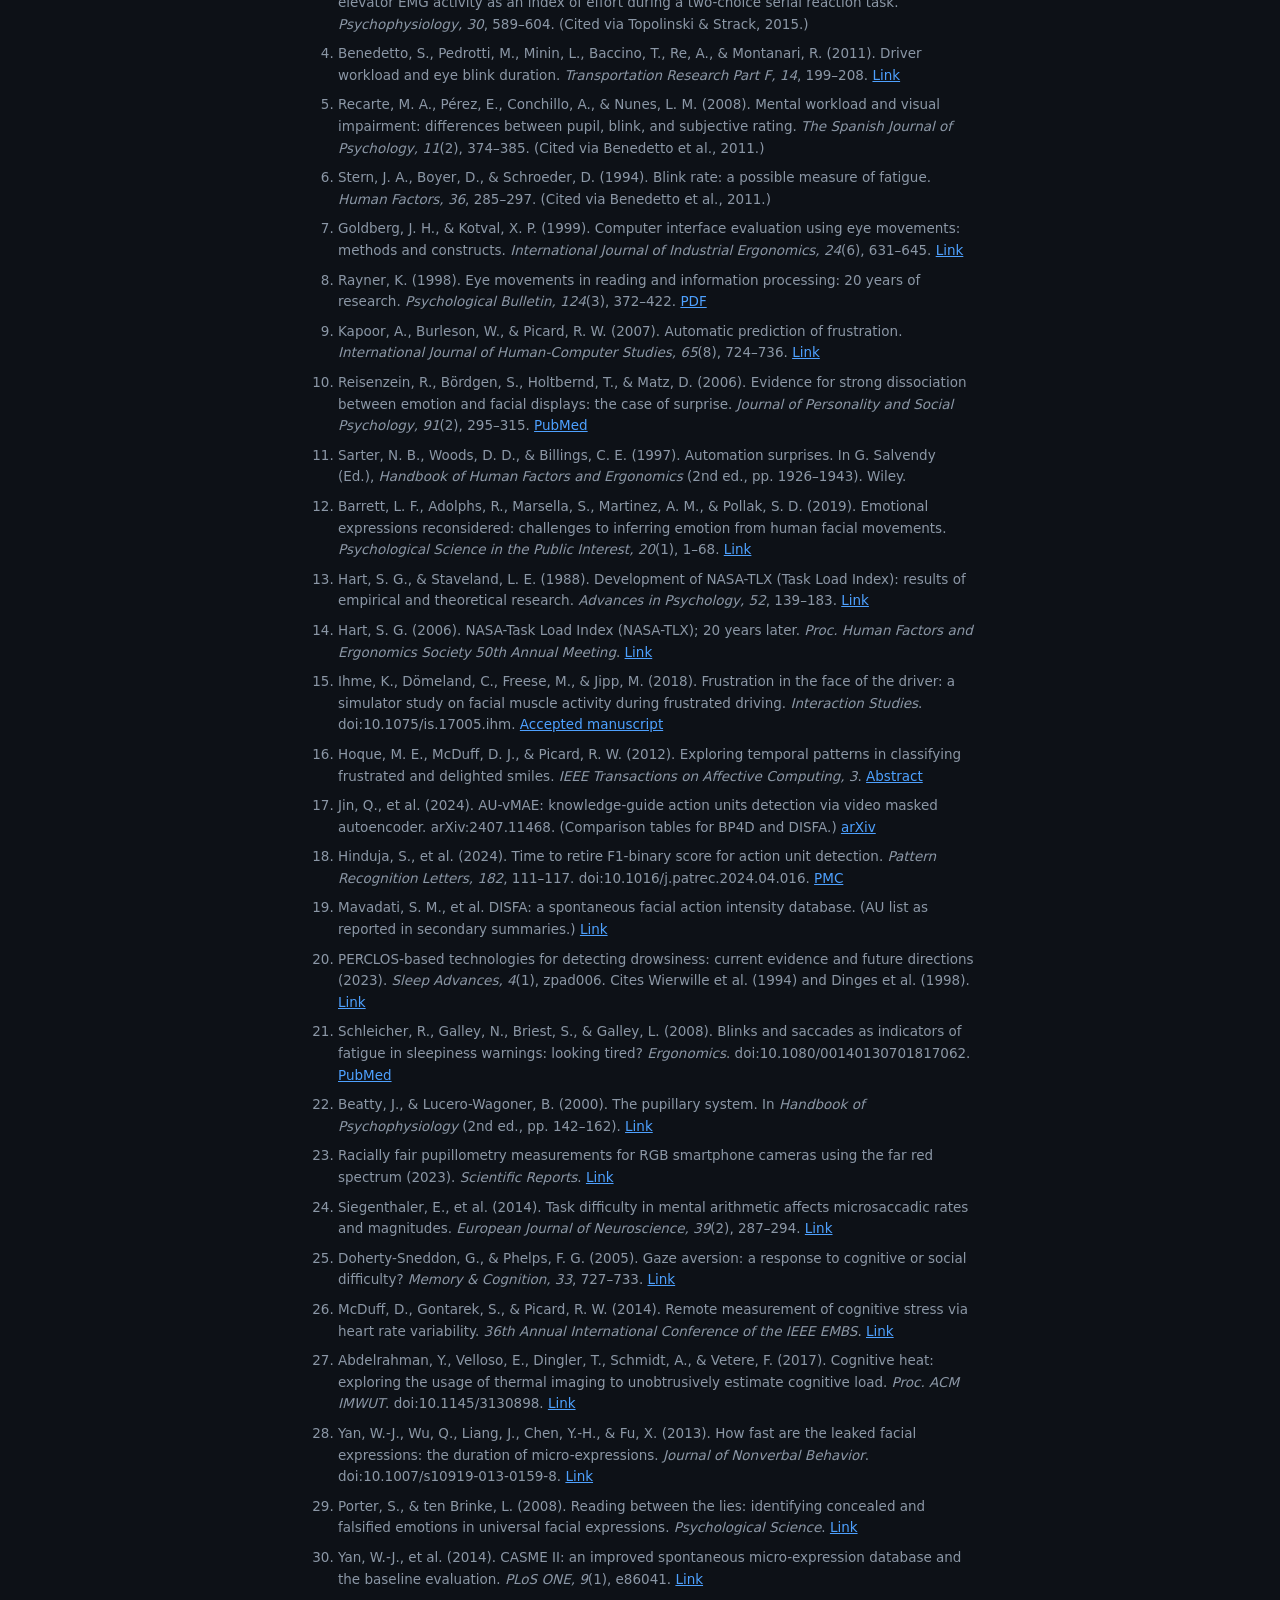
==== commit 7968099a: "Add AU24 lip-presser (lips pressed together) detection Visible-lip thinning relative to the person's" ====
--- a/dashboard/docs.html
+++ b/dashboard/docs.html
@@ -26,6 +26,7 @@
         <li><a href="#au2">AU2 outer brow raiser</a></li>
         <li><a href="#au7">AU7 lid tightener</a></li>
         <li><a href="#au14">AU14 dimpler</a></li>
+        <li><a href="#au24">AU24 lip presser</a></li>
         <li><a href="#blink">AU45 / AU43 blink</a></li>
         <li><a href="#blend">Blendshape fusion</a></li>
         <li><a href="#smooth">Smoothing</a></li>
@@ -92,7 +93,7 @@
 <ol class="steps">
   <li><b>Landmarks.</b> MediaPipe Face Landmarker returns 478 face-mesh points per frame, plus 52 learned blendshape scores.</li>
   <li><b>Normalize.</b> The mesh is rotated into a face-anchored frame and scaled by inter-ocular distance, which removes head pose and camera distance.</li>
-  <li><b>Features.</b> 13 geometric measurements are taken from the normalized mesh (brow heights, eye openness, lip-corner depth, and so on).</li>
+  <li><b>Features.</b> 14 geometric measurements are taken from the normalized mesh (brow heights, eye openness, lip-corner depth, lip thickness, and so on).</li>
   <li><b>Baseline-relative evidence.</b> Each feature is compared with the operator’s own neutral baseline and mapped to a 0–1 value per AU.</li>
   <li><b>Fusion &amp; conditioning.</b> Geometric evidence is blended with blendshape evidence; blinks and speech are masked; values are smoothed.</li>
   <li><b>Cognitive metrics.</b> AUs, blink rate, gaze and posture feed MES, CFI and the event detectors.</li>
@@ -156,6 +157,22 @@
 <p>Frustration or annoyance (tightened lip corners).</p>
 <div class="formula">AU14 = clip( 0.6 · Δlip_corner_depth / 0.06  +  0.4 · Δmouth_width / 0.06 )</div>
 <p><code>lip_corner_depth</code> is how far the mouth corners sit behind the centre of the lips. This is the weakest signal from a single camera, so it benefits most from blendshape fusion and from a trained model (see <a href="#limits">limits</a>).</p>
+
+<h3 id="au24">AU24 — Lip presser (lips pressed together)</h3>
+<p>The best-supported <i>friction</i> cue in the research (<a href="#other-table">see the evidence</a>), added as a <b>detection output</b>. It is <b>not yet part of the Cognitive Friction Index</b>: its accuracy still has to be measured against labelled data first.</p>
+<div class="formula">lip_thickness = |upper lip outer − inner| + |lower lip inner − outer|        visible lips, IOD units
+thinning      = 1 − lip_thickness / rest_thickness                           rest = median during calibration
+geometric     = clip( max(thinning, 0) / 0.40 )                              40 % thinner = full intensity
+fused         = 0.5 · geometric + 0.5 · blendshape                           mouthPressLeft/Right, resting value subtracted
+gate          = clip(1 − max(Δaperture − 0.01, 0) / 0.03) · clip(1 − max(Δwidth, 0) / 0.06)
+AU24          = smooth₀.₁₀ₛ( fused · gate ),   × 0.3 while speech or chewing is detected</div>
+<ul>
+  <li><b>Why the gate.</b> Anything that opens the mouth cannot be a lip press, and the <code>mouthPress</code> blendshape is not specific: on one real face it read 0.10–0.16 with the mouth <i>open and smiling</i>. A <b>closed-lip smile</b> also thins the lips, but it widens the mouth, so a widening beyond the AU14 scale (0.06) removes the evidence. The 0.01 dead-zone on the lip gap stops landmark jitter counting as an opening.</li>
+  <li><b>Smoothing.</b> AU24 uses a 0.10 s time constant instead of 0.04 s because it is a sustained gesture with small geometry.</li>
+  <li><b>What was checked.</b> Synthetic faces across head pose, plus look-alikes (smile, jaw drop, speech, resting blendshape). On <b>one real face mesh</b>, thinning the lips by 20 % and 40 % gave 0.25 and 0.50 from geometry alone (the blendshape supplies the other half, 0.94 when it also reports a press). The real tracker’s lip landmarks moved about 0.1 % of the inter-ocular distance on a static face under camera noise, and AU24 at rest read 0.01–0.02. Those are checks on one person, <b>not accuracy figures</b>.</li>
+  <li><b>What was not checked.</b> Accuracy against FACS-coded presses. Published detectors reach only F1 31–58 on AU23/24 (<a href="#au-accuracy">above</a>), so expect misses and false alarms. A real press only reaches full scale if the 40 % thinning matches how people press; that scale is a design choice. Hands or masks over the mouth, lip biting and pursing are not handled.</li>
+  <li>AU23 (lip tightener), which the research reports alongside AU24, is <b>not</b> implemented.</li>
+</ul>
 
 <h3 id="blink">AU45 / AU43 — Blinks and eye closure</h3>
 <div class="formula">ratio = EAR / EAR_baseline
@@ -183,7 +200,7 @@
 <p>If a blendshape is missing for a frame, that AU uses geometry alone.</p>
 
 <h3 id="smooth">Smoothing</h3>
-<p>Each AU passes through an exponential moving average with a time constant of <b>0.04 s</b>, adjusted for the actual time between frames:</p>
+<p>Each AU passes through an exponential moving average with a time constant of <b>0.04 s</b> (AU24: 0.10 s), adjusted for the actual time between frames:</p>
 <div class="formula">α = 1 − exp(−Δt / 0.04)      value ← value + α · (target − value)</div>
 <p>This removes landmark jitter but still follows sub-500 ms transients.</p>
 </section>
@@ -434,7 +451,7 @@
 
 <section id="other-signals">
 <h2>Other facial signals and micro-gestures</h2>
-<p class="lead">Which other face-based signals the research supports, and whether this setup can measure them: an RGB camera with the MediaPipe face mesh at 30–60 Hz, plus the suite’s eye tracker. Only published findings are used. Where evidence is thin, indirect or does not apply, the table says so. <b>Implemented so far from this list: the fatigue indicators and pupil ingestion</b> (see <a href="#fatigue">Fatigue &amp; pupil</a>); the rest are recommendations.</p>
+<p class="lead">Which other face-based signals the research supports, and whether this setup can measure them: an RGB camera with the MediaPipe face mesh at 30–60 Hz, plus the suite’s eye tracker. Only published findings are used. Where evidence is thin, indirect or does not apply, the table says so. <b>Implemented so far from this list: the fatigue indicators, pupil ingestion and AU24 lip-press detection</b> (see <a href="#fatigue">Fatigue &amp; pupil</a> and <a href="#au24">AU24</a>); the rest are recommendations.</p>
 
 <h3 id="au-accuracy">First, a reality check on AU detection accuracy</h3>
 <ul>
@@ -450,8 +467,8 @@
 
 <tr><td><b>Lip tightener and lip presser</b> (AU23, AU24)</td>
 <td><a href="#ref-ihme">Ihme et al. (2018)</a>: 28 people, FACS-coded, one minute from each participant’s most- and least-frustrating simulated drive. <b>AU23: 2.0 vs 0.21 occurrences (r = .37, p &lt; .01); AU24: 4.9 vs 1.4 (r = .45, p &lt; .01)</b>, medium effects. Inter-coder agreement .85.<br><br>Limits: one minute per condition, simulated driving, occurrence counts rather than intensity, manual coding.</td>
-<td>The face model outputs <code>mouthPressLeft/Right</code> blendshapes, whose link to AU24 is by name only and unvalidated here. Even deep models detect AU23/24 poorly (F1 30–58, above).</td>
-<td><span class="badge ok">Best-supported friction cue</span><br>validate before use</td></tr>
+<td>The face model outputs <code>mouthPressLeft/Right</code> blendshapes, whose link to AU24 is by name only and unvalidated here. Even deep models detect AU23/24 poorly (F1 30–58, above). <b>AU24 is now detected</b> from lip thinning plus this blendshape (<a href="#au24">how</a>); AU23 is not.</td>
+<td><span class="badge ok">Best-supported friction cue</span><br>detected, not yet in CFI: validate first</td></tr>
 
 <tr><td><b>Non-enjoyment smile</b> (AU12 during a frustrating event)</td>
 <td><a href="#ref-hoque">Hoque, McDuff &amp; Picard (2012)</a>: in 90 % of natural-frustration cases participants smiled while reporting significant frustration; in 90 % of acted cases they did not. <b>Human judges classified the frustration smiles below chance</b>; a classifier using smile dynamics reached 92 % separating frustrated from delighted smiles. In Ihme et al., AU12 was also higher in frustration (17.5 vs 10.8; exploratory, r = .36).</td>
@@ -508,14 +525,14 @@
 <td>This camera runs at 30–60 Hz, so a 100 ms movement spans only 3–6 frames, against 200 fps in the databases. Reliable recognition at this rate is not established.</td>
 <td><span class="badge risk">Do not claim</span><br>fast AU changes here are not micro-expressions</td></tr>
 </table>
-<p class="note">The face model returns 52 blendshape scores (brows, cheeks, eyes, jaw, mouth and nose), so many other movements are available. Their correspondence to FACS action units follows naming conventions, not validation, and the module currently uses 11 of them.</p>
+<p class="note">The face model returns 52 blendshape scores (brows, cheeks, eyes, jaw, mouth and nose), so many other movements are available. Their correspondence to FACS action units follows naming conventions, not validation, and the module currently uses 13 of them.</p>
 
 <h3 id="other-priorities">What the evidence suggests, in order</h3>
 <p>These are recommendations drawn from the evidence above, not results.</p>
 <ol class="steps">
   <li><b>Pupil from the eye tracker.</b> The strongest physiological effort cue, and the suite already has the right sensor. <i>Implemented</i> as a separate stream (<a href="#pupil">how it is calculated</a>); it needs the tracker to export pupil diameter in mm, and display luminance to be sent or controlled.</li>
   <li><b>A separate fatigue indicator.</b> PERCLOS-style closure fraction and blink duration, kept <i>out of</i> the effort score. <i>Implemented</i> (<a href="#perclos">how it is calculated</a>); the fixed 500 ms eye-closure flag remains for compatibility. Lid-reopening delay and closure speed are <b>not</b> implemented: they need frame rates well above what a 30 Hz phone camera gives. The closure threshold still needs validation, and glasses and reflections limit accuracy.</li>
-  <li><b>Lip tightener/presser as an added friction cue, after validation.</b> It has the best direct evidence for frustration, but it is also hard to detect, so measure its accuracy against labelled data before it influences CFI.</li>
+  <li><b>Lip tightener/presser as an added friction cue, after validation.</b> It has the best direct evidence for frustration, but it is also hard to detect, so measure its accuracy against labelled data before it influences CFI. <i>AU24 detection is implemented</i> (<a href="#au24">how it is calculated</a>) but deliberately kept out of CFI until that validation exists; AU23 is not implemented.</li>
   <li><b>Use AU4 mainly for effort and concentration.</b> The friction evidence for AU4 and AU14 alone is mixed, so friction should rest on co-occurring cues and task context.</li>
   <li><b>Leave out</b> micro-expression detection, head movement as a load cue, and gaze aversion.</li>
 </ol>
